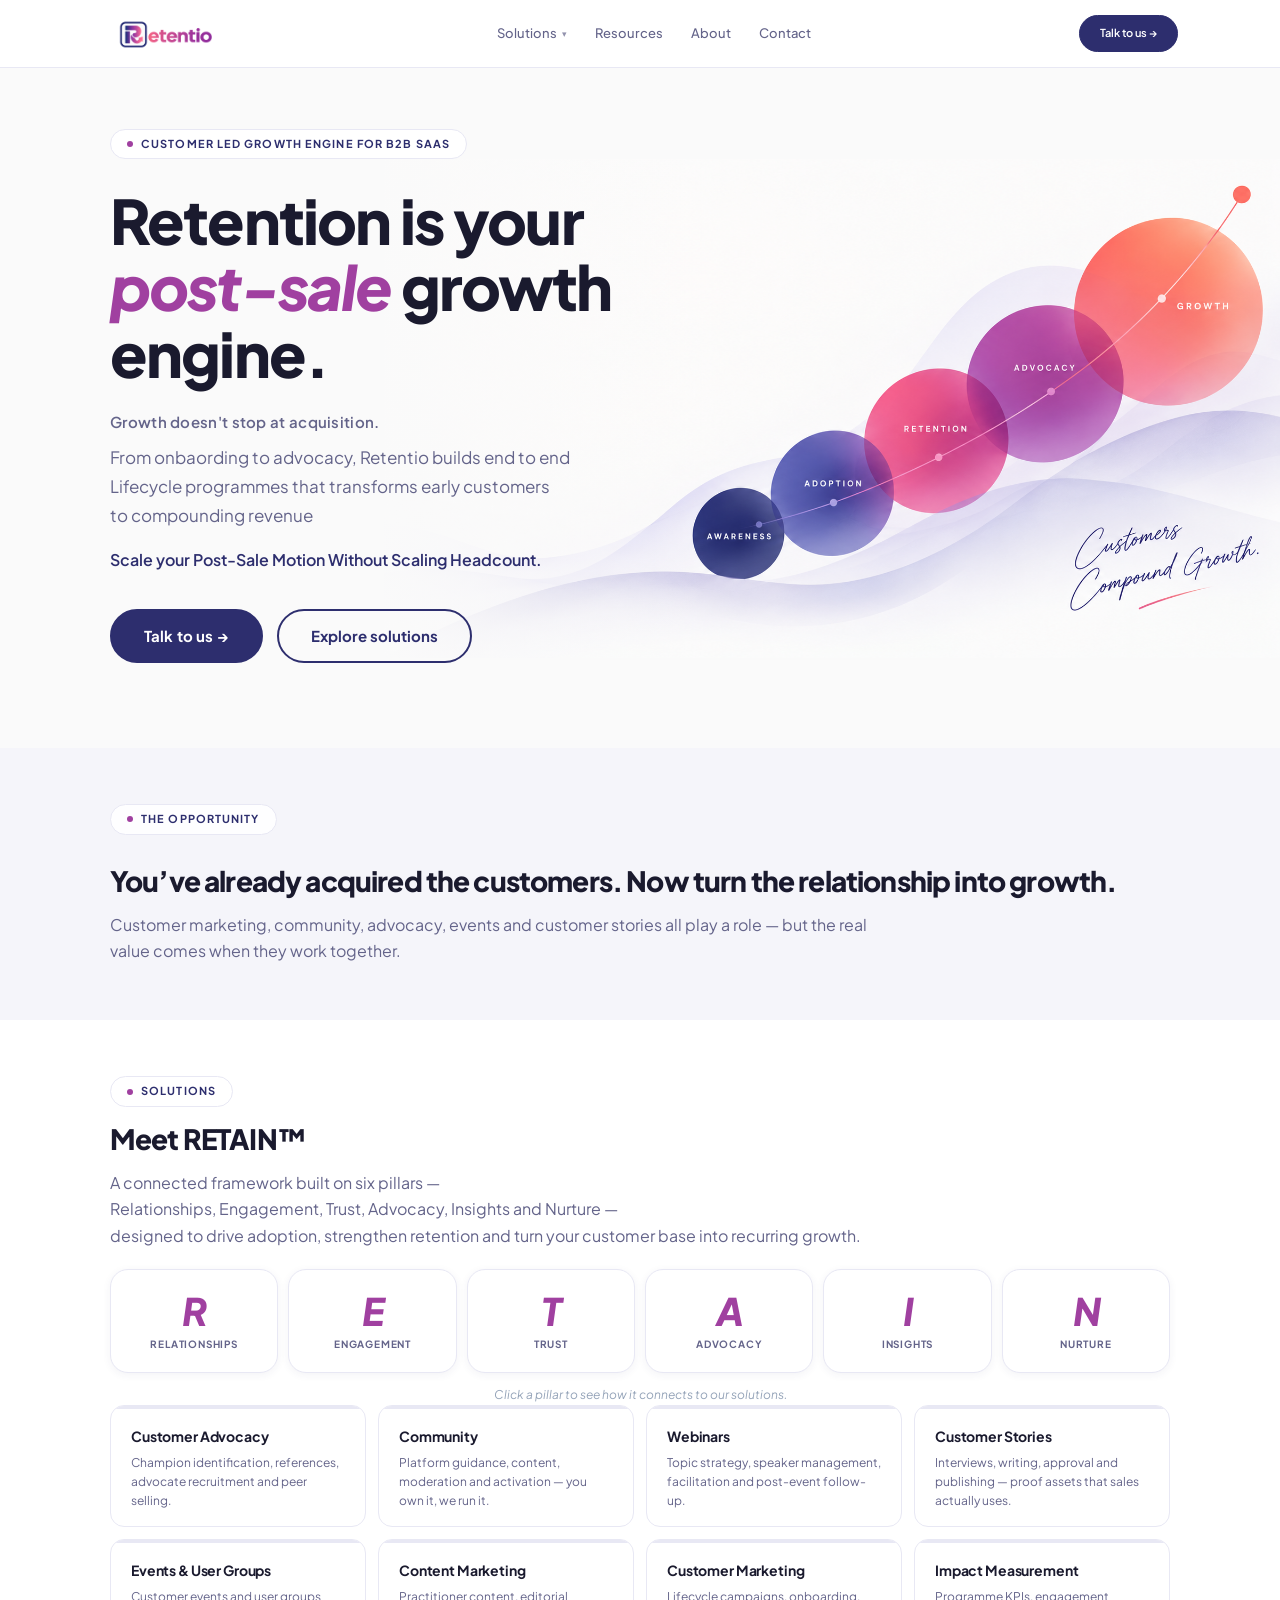
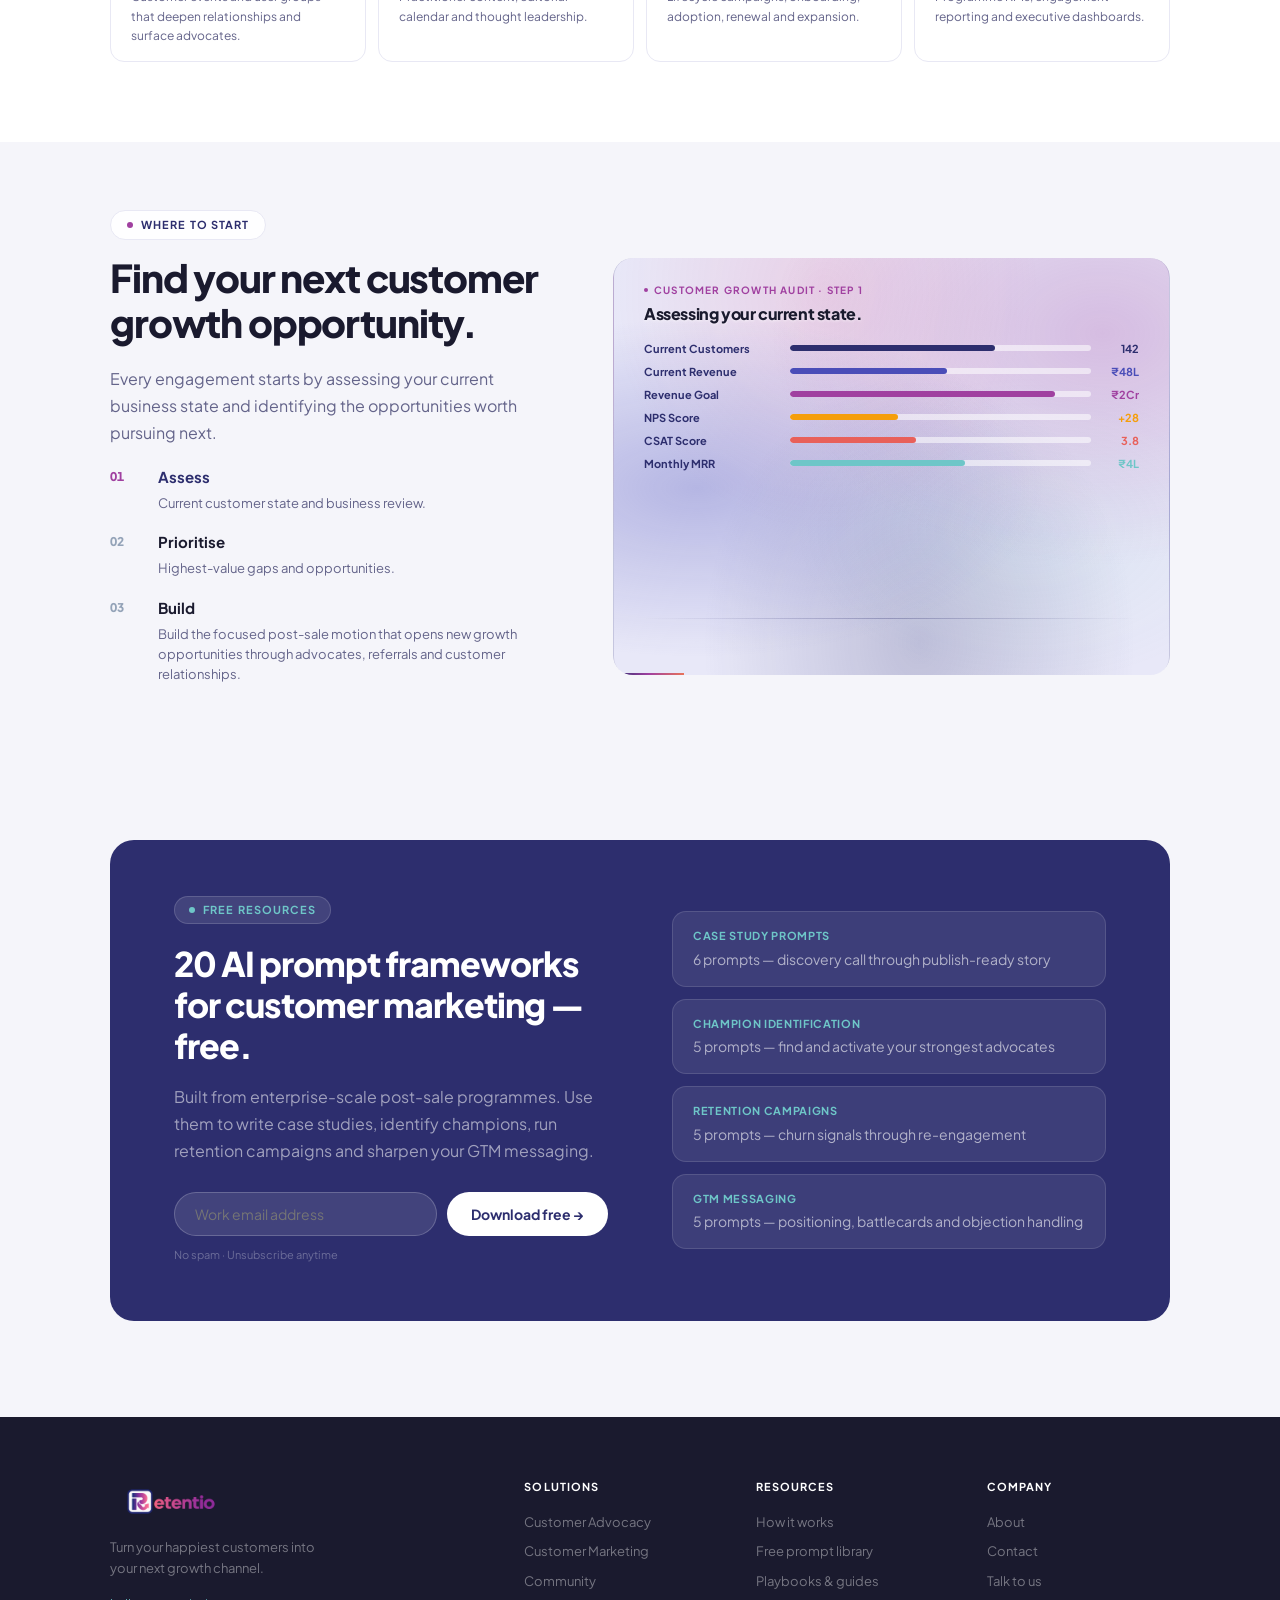
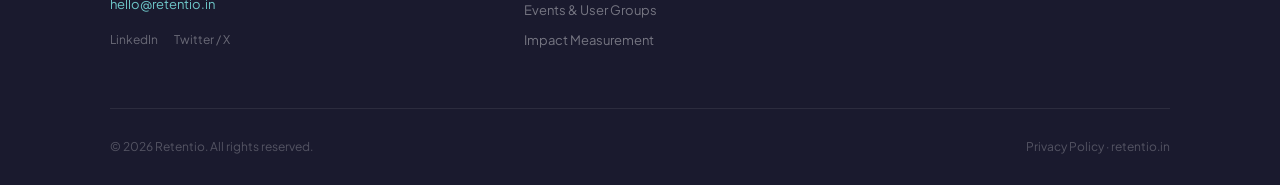
==== index.html @ b6f74a3c "solutions page connection" ====
<!DOCTYPE html>
<html lang="en">
<head>
  <meta charset="UTF-8">
  <meta name="viewport" content="width=device-width, initial-scale=1.0">
  <title>Retentio — Post-Sale Growth Agency for B2B SaaS</title>
  <meta name="description" content="Retentio builds the customer advocacy, engagement and post-sale programmes that turn existing customer relationships into commercial assets. Post-sale growth for B2B SaaS.">
  <meta property="og:title" content="Retentio — Post-Sale Growth Agency for B2B SaaS">
  <meta property="og:description" content="Turn your customer relationships into growth. Customer advocacy, community, lifecycle marketing and impact measurement for B2B SaaS.">
  <meta property="og:image" content="assets/og-image.png">
  <meta property="og:url" content="https://retentio.in">
  <meta property="og:type" content="website">
  <meta name="twitter:card" content="summary_large_image">
  <link rel="icon" type="image/png" href="assets/favicon.png">
  <link rel="preconnect" href="https://fonts.googleapis.com">
  <link rel="preconnect" href="https://fonts.gstatic.com" crossorigin>
  <link href="https://fonts.googleapis.com/css2?family=Plus+Jakarta+Sans:ital,wght@0,400;0,500;0,600;0,700;0,800;1,700;1,800&display=swap" rel="stylesheet">
  <link rel="stylesheet" href="styles.css">

  <style>
    /* ── PAGE-SPECIFIC STYLES ── */

    /* Hero — same alignment as hero-section-updated.html, OG Image, no tiles */
    .hero-section {
      position: relative;
      width: 100%;
      min-height: 680px;
      display: flex;
      align-items: center;
      overflow: hidden;
      background-color: #FAFAFA;
      background-image: url("assets/OG Image.png");
      background-size: 70% auto;
      background-position: right center;
      background-repeat: no-repeat;
    }

    .hero-fade {
      position: absolute;
      top: 0; left: 0;
      width: 55%;
      height: 100%;
      background: linear-gradient(
        to right,
        rgba(250,250,250,0.96) 0%,
        rgba(250,250,250,0.92) 50%,
        rgba(250,250,250,0) 100%
      );
      z-index: 1;
      pointer-events: none;
    }

    .hero-content-wrap {
      position: relative;
      z-index: 2;
      max-width: 1140px;
      margin: 0 auto;
      padding: 0 40px;
      width: 100%;
    }

    .hero-text { max-width: 520px; }

    .hero-eyebrow {
      display: inline-flex;
      align-items: center;
      gap: 8px;
      font-size: 11px;
      font-weight: 700;
      letter-spacing: 0.1em;
      text-transform: uppercase;
      color: #2D2E6E;
      background: rgba(255,255,255,0.95);
      border: 1px solid #E8E8F4;
      padding: 6px 16px;
      border-radius: 9999px;
      margin-bottom: 28px;
    }

    .hero-eyebrow-dot {
      width: 6px; height: 6px;
      border-radius: 50%;
      background: #A040A0;
      display: inline-block;
    }

    .hero-h1 {
      font-size: clamp(38px, 4.8vw, 64px);
      font-weight: 800;
      color: #1A1A2E;
      line-height: 1.08;
      letter-spacing: -0.03em;
      margin-bottom: 24px;
    }

    .hero-h1 em {
      color: #A040A0;
      font-style: italic;
    }

    .hero-lead {
      font-size: 15px;
      font-weight: 600;
      color: #64648A;
      letter-spacing: 0.02em;
      margin-bottom: 8px;
    }

    .hero-body {
      font-size: 17px;
      color: #64648A;
      line-height: 1.72;
      max-width: 460px;
      margin-bottom: 16px;
    }

    .hero-tagline {
      font-size: 16px;
      font-weight: 600;
      color: #2D2E6E;
      margin-bottom: 36px;
    }

    .hero-ctas {
      display: flex;
      align-items: center;
      gap: 14px;
      flex-wrap: wrap;
      margin-bottom: 24px;
    }

    .btn-hero-primary {
      display: inline-flex;
      align-items: center;
      font-size: 15px;
      font-weight: 700;
      color: white;
      background: #2D2E6E;
      padding: 14px 32px;
      border-radius: 9999px;
      border: 2px solid #2D2E6E;
      text-decoration: none;
      transition: all 0.2s ease;
      letter-spacing: 0.01em;
    }

    .btn-hero-primary:hover {
      background: #4A4DB8;
      border-color: #4A4DB8;
      transform: translateY(-1px);
      box-shadow: 0 6px 24px rgba(45,46,110,0.25);
    }

    .btn-hero-secondary {
      display: inline-flex;
      align-items: center;
      font-size: 15px;
      font-weight: 700;
      color: #2D2E6E;
      background: transparent;
      padding: 14px 32px;
      border-radius: 9999px;
      border: 2px solid #2D2E6E;
      text-decoration: none;
      transition: all 0.2s ease;
    }

    .btn-hero-secondary:hover {
      background: rgba(45,46,110,0.06);
      transform: translateY(-1px);
    }

    /* Section styles */
    .section-pad { padding: 96px 0; }
    .section-pad-sm { padding: 64px 0; }
    .inner { max-width: 1140px; margin: 0 auto; padding: 0 40px; }

    /* Positioning section */
    .positioning-grid {
      display: block;
      max-width: 720px;
      margin: 0 auto;
      text-align: center;
    }

    .positioning-eyebrow {
      display: inline-flex;
      align-items: center;
      gap: 8px;
      font-size: 11px;
      font-weight: 700;
      letter-spacing: 0.1em;
      text-transform: uppercase;
      color: #2D2E6E;
      background: #F5F5FA;
      border: 1px solid #E8E8F4;
      padding: 5px 14px;
      border-radius: 9999px;
      margin-bottom: 20px;
    }

    .positioning-h2 {
      font-size: clamp(28px, 3vw, 40px);
      font-weight: 800;
      color: #1A1A2E;
      line-height: 1.15;
      letter-spacing: -0.03em;
      margin-bottom: 20px;
    }

    .positioning-body {
      font-size: 17px;
      color: #64648A;
      line-height: 1.75;
      margin: 0 auto;
      max-width: 560px;
    }

    .positioning-body em {
      color: #A040A0;
      font-style: italic;
    }

    /* Audit section */
    .audit-section {
      background: #F5F5FA;
      padding: 68px 0 60px;
    }

    .audit-grid {
      display: grid;
      grid-template-columns: 0.9fr 1.1fr;
      gap: 48px;
      align-items: start;
    }

    .audit-journey {
      display: flex;
      flex-direction: column;
      gap: 18px;
      margin-top: 0;
    }

    .audit-journey-step {
      display: flex;
      align-items: flex-start;
      gap: 16px;
    }

    .audit-journey-step.is-current .audit-journey-num {
      color: #A040A0;
    }

    .audit-journey-step.is-current .audit-journey-name {
      color: #2D2E6E;
    }

    .audit-journey-num {
      font-size: 12px;
      font-weight: 800;
      color: #94A3B8;
      letter-spacing: 0.04em;
      width: 32px;
      flex-shrink: 0;
      font-variant-numeric: tabular-nums;
      line-height: 22px;
    }

    .audit-journey-name {
      font-size: 15px;
      font-weight: 700;
      color: #1A1A2E;
      margin-bottom: 5px;
      line-height: 22px;
    }

    .audit-journey-desc {
      font-size: 13px;
      color: #64648A;
      line-height: 1.55;
      max-width: 380px;
    }

    .audit-anim-wrap {
      width: 100%;
      max-width: 560px;
      margin: 48px 0 0 auto;
      aspect-ratio: 560 / 420;
      border-radius: 20px;
      overflow: hidden;
      align-self: start;
    }

    .audit-anim-wrap iframe {
      width: 100%;
      height: 100%;
      border: 0;
      display: block;
      pointer-events: none;
    }

    /* Dark section */
    .dark-section {
      background: #1A1A2E;
      padding: 96px 0;
      text-align: center;
    }

    /* Prompt section */
    .prompt-card {
      background: #2D2E6E;
      border-radius: 24px;
      padding: 56px 64px;
      display: grid;
      grid-template-columns: 1fr 1fr;
      gap: 64px;
      align-items: center;
    }

    .prompt-category {
      background: rgba(255,255,255,0.08);
      border: 1px solid rgba(255,255,255,0.12);
      border-radius: 14px;
      padding: 16px 20px;
      margin-bottom: 12px;
    }

    .prompt-cat-label {
      font-size: 11px;
      font-weight: 700;
      color: #6EC6C8;
      letter-spacing: 0.06em;
      text-transform: uppercase;
      margin-bottom: 4px;
    }

    .prompt-cat-desc {
      font-size: 14px;
      color: rgba(255,255,255,0.6);
    }

    /* Footer */
    .site-footer {
      background: #1A1A2E;
      padding: 64px 0 28px;
    }

    .footer-grid {
      display: grid;
      grid-template-columns: 2fr 1fr 1fr 1fr;
      gap: 48px;
      padding-bottom: 48px;
      border-bottom: 1px solid rgba(255,255,255,0.08);
      margin-bottom: 28px;
    }

    .footer-logo {
      display: flex;
      align-items: center;
      gap: 10px;
      margin-bottom: 16px;
    }

    .footer-logo-img {
      height: 40px;
      width: auto;
      display: block;
    }

    .footer-tagline {
      font-size: 13px;
      color: rgba(255,255,255,0.4);
      line-height: 1.65;
      max-width: 220px;
      margin-bottom: 16px;
    }

    .footer-email {
      font-size: 13px;
      color: #6EC6C8;
      text-decoration: none;
      display: block;
      margin-bottom: 16px;
    }

    .footer-email:hover { color: white; }

    .footer-social {
      display: flex;
      gap: 16px;
    }

    .footer-social a {
      font-size: 12px;
      color: rgba(255,255,255,0.35);
      text-decoration: none;
      transition: color 0.2s;
    }

    .footer-social a:hover { color: white; }

    .footer-col h4 {
      font-size: 11px;
      font-weight: 700;
      color: white;
      letter-spacing: 0.1em;
      text-transform: uppercase;
      margin-bottom: 20px;
    }

    .footer-col a {
      display: block;
      font-size: 13px;
      color: rgba(255,255,255,0.4);
      text-decoration: none;
      margin-bottom: 10px;
      transition: color 0.2s;
    }

    .footer-col a:hover { color: white; }

    .footer-bottom {
      display: flex;
      justify-content: space-between;
      align-items: center;
    }

    .footer-copy {
      font-size: 12px;
      color: rgba(255,255,255,0.25);
    }

    /* Mobile nav */
    .nav-mobile-toggle {
      display: none;
      flex-direction: column;
      gap: 5px;
      cursor: pointer;
      padding: 8px;
      background: none;
      border: none;
    }

    .nav-mobile-toggle span {
      width: 22px; height: 2px;
      background: #2D2E6E;
      border-radius: 9999px;
      display: block;
      transition: all 0.2s;
    }

    .nav-mobile {
      display: none;
      position: fixed;
      top: 68px; left: 0; right: 0;
      background: white;
      border-bottom: 1px solid #E8E8F4;
      padding: 16px 24px;
      flex-direction: column;
      gap: 4px;
      z-index: 99;
      box-shadow: 0 8px 32px rgba(45,46,110,0.12);
    }

    .nav-mobile.open { display: flex; }

    .nav-mobile a {
      font-size: 15px;
      font-weight: 600;
      color: #1A1A2E;
      padding: 10px 14px;
      border-radius: 10px;
      text-decoration: none;
      transition: background 0.15s;
    }

    .nav-mobile a:hover { background: #F5F5FA; }

    .nav-mobile-sub-toggle {
      display: flex;
      align-items: center;
      justify-content: space-between;
      width: 100%;
      font-family: inherit;
      font-size: 15px;
      font-weight: 600;
      color: #1A1A2E;
      padding: 10px 14px;
      border: 0;
      background: none;
      border-radius: 10px;
      cursor: pointer;
      text-align: left;
    }
    .nav-mobile-sub-toggle:hover { background: #F5F5FA; }
    .nav-mobile-sub {
      display: none;
      flex-direction: column;
      padding: 2px 0 8px 8px;
    }
    .nav-mobile-item.open .nav-mobile-sub { display: flex; }
    .nav-mobile-sub a {
      font-size: 14px;
      font-weight: 600;
      color: #54556e;
      padding: 8px 14px;
    }

    /* Responsive */
    @media (max-width: 1024px) {
      .audit-grid { gap: 36px; }
      .prompt-card { grid-template-columns: 1fr; gap: 32px; padding: 40px; }
      .footer-grid { grid-template-columns: 1fr 1fr; gap: 32px; }
    }

    @media (max-width: 768px) {
      .hero-section {
        min-height: auto;
        padding: 60px 0;
        background-image: none;
        background-color: #FAFAFA;
      }
      .hero-fade { display: none; }
      .hero-content-wrap { padding: 60px 20px; }
      .hero-text { max-width: none; }
      .nav-links { display: none; }
      .nav-mobile-toggle { display: flex; }
      .inner { padding: 0 20px; }
      .section-pad { padding: 64px 0; }
      .prompt-card { padding: 32px 24px; }
      .footer-grid { grid-template-columns: 1fr; }
      .audit-grid { grid-template-columns: 1fr; gap: 36px; }
      .audit-anim-wrap { margin: 0; max-width: 100%; }
      .audit-section { padding: 52px 0 48px; }
    }

    @media (max-width: 480px) {
      .hero-ctas { flex-direction: column; align-items: flex-start; }
    }

    /* RETAIN framework tiles */
    .retain-tile {
      position: relative;
      display: flex;
      flex-direction: column;
      align-items: center;
      justify-content: center;
      gap: 8px;
      padding: 28px 12px;
      background: white;
      border: 1.5px solid #E8E8F4;
      border-radius: 18px;
      cursor: pointer;
      transition: all 0.3s cubic-bezier(0.34,1.56,0.64,1);
      overflow: hidden;
      font-family: 'Plus Jakarta Sans', sans-serif;
      outline: none;
      box-shadow: 0 2px 8px rgba(45,46,110,0.06);
    }

    .retain-tile:hover {
      border-color: #2D2E6E;
      transform: translateY(-4px) scale(1.03);
      box-shadow: 0 12px 32px rgba(45,46,110,0.15);
    }

    .retain-tile:focus-visible {
      outline: 2px solid #A040A0;
      outline-offset: 3px;
    }

    .retain-tile.rt-active {
      border-color: transparent;
      transform: translateY(-6px) scale(1.06);
      box-shadow: 0 16px 40px rgba(45,46,110,0.22);
    }

    .retain-tile.rt-dim {
      opacity: 0.3;
      transform: scale(0.97);
      box-shadow: none;
      border-color: #E8E8F4;
    }

    .retain-tile-letter {
      font-size: 44px;
      font-weight: 800;
      font-style: italic;
      line-height: 1;
      letter-spacing: -2px;
      color: #A040A0;
      transition: all 0.3s ease;
      position: relative;
      z-index: 1;
    }

    .retain-tile.rt-active .retain-tile-letter {
      color: white;
    }

    .retain-tile-word {
      font-size: 10px;
      font-weight: 700;
      letter-spacing: 0.08em;
      text-transform: uppercase;
      color: #64648A;
      transition: color 0.3s;
      position: relative;
      z-index: 1;
    }

    .retain-tile.rt-active .retain-tile-word {
      color: rgba(255,255,255,0.8);
    }

    .retain-tile-glow {
      position: absolute;
      inset: 0;
      border-radius: 16px;
      opacity: 0;
      transition: opacity 0.3s ease;
    }

    .retain-tile.rt-active .retain-tile-glow {
      opacity: 1;
    }

    .rs-tile {
      background: white;
      border: 1.5px solid #E8E8F4;
      border-radius: 14px;
      padding: 20px 20px 16px;
      transition: all 0.35s ease;
      position: relative;
      overflow: hidden;
    }

    .rs-tile::before {
      content: '';
      position: absolute;
      top: 0; left: 0; right: 0;
      height: 3px;
      background: #E8E8F4;
      transition: background 0.3s;
    }

    .rs-tile.rs-active {
      border-color: #2D2E6E;
      box-shadow: 0 6px 24px rgba(45,46,110,0.12);
      transform: translateY(-2px);
    }

    .rs-tile.rs-active::before {
      background: linear-gradient(90deg, #2D2E6E, #A040A0);
    }

    .rs-tile.rs-dim {
      opacity: 0.38;
    }

    .rs-tile-name {
      font-size: 14px;
      font-weight: 700;
      color: #1A1A2E;
      margin-bottom: 6px;
      letter-spacing: -0.01em;
      transition: color 0.25s;
    }

    .rs-tile.rs-active .rs-tile-name { color: #2D2E6E; }

    .rs-tile-body {
      font-size: 12px;
      color: #64648A;
      line-height: 1.6;
      margin-bottom: 0;
    }

    /* Opportunity */
    #opportunity-section {
      background: #F5F5FA;
      padding: 56px 0;
    }

    #opportunity-section .opportunity-copy {
      display: block;
      max-width: 1100px;
      margin: 0 auto;
      text-align: left;
    }

    #opportunity-section .opportunity-headline {
      font-size: clamp(20px, 2.2vw, 28px);
      font-weight: 800;
      color: #1A1A2E;
      line-height: 1.25;
      letter-spacing: -0.03em;
      margin: 0 auto 14px;
    }

    #opportunity-section .opportunity-support {
      font-size: 16px;
      color: #64648A;
      line-height: 1.65;
      margin: 0;
      max-width: 760px;
    }

    /* RETAIN */
    #retain-section {
      background: #FFFFFF;
      padding: 56px 0 64px;
    }

    #retain-section .retain-intro {
      display: block;
      max-width: 1100px;
      margin: 0 auto 20px;
      text-align: left;
    }

    #retain-section .hero-eyebrow {
      margin-bottom: 14px;
    }

    #retain-section .opportunity-headline {
      font-size: clamp(20px, 2.2vw, 28px);
      font-weight: 800;
      color: #1A1A2E;
      line-height: 1.25;
      letter-spacing: -0.03em;
      margin: 0 0 14px;
    }

    #retain-section .opportunity-support {
      font-size: 16px;
      color: #64648A;
      line-height: 1.65;
      margin: 0;
      max-width: 760px;
      font-weight: 400;
    }

    #retain-section .retain-tiles {
      display: grid;
      grid-template-columns: repeat(6, 1fr);
      gap: 10px;
      margin-bottom: 8px;
    }

    #retain-section .retain-helper {
      text-align: center;
      font-size: 12px;
      color: #94A3B8;
      font-style: italic;
      margin: 12px 0 0;
      min-height: 18px;
      transition: color 0.25s ease;
    }

    #retain-section .retain-helper.is-active {
      font-style: normal;
      font-weight: 700;
      color: #2D2E6E;
    }

    #retain-solutions {
      margin-top: 0;
      display: grid;
      grid-template-columns: repeat(4, 1fr);
      gap: 12px;
    }

    .retain-tile {
      padding: 22px 8px;
    }

    .retain-tile-letter {
      font-size: 38px;
    }

    @media (min-width: 1100px) {
      #opportunity-section .opportunity-headline {
        white-space: nowrap;
      }
    }

    @media (max-width: 900px) {
      #retain-solutions {
        grid-template-columns: repeat(2,1fr) !important;
      }
    }

    @media (max-width: 768px) {
      #opportunity-section {
        padding: 44px 0;
      }
      #retain-section {
        padding: 48px 0 56px;
      }
      #opportunity-section .opportunity-headline {
        white-space: normal;
      }
      #retain-section .retain-tiles {
        grid-template-columns: repeat(3, 1fr);
      }
    }

    @media (max-width: 560px) {
      #retain-solutions {
        grid-template-columns: 1fr !important;
      }
      #retain-section .retain-tiles {
        grid-template-columns: repeat(2, 1fr);
      }
      .retain-tile { padding: 18px 8px; }
      .retain-tile-letter { font-size: 32px; }
    }
  </style>
</head>
<body>

<!-- ════════════════════════════════════════════
     NAV
════════════════════════════════════════════ -->
<nav class="nav">
  <div class="container">
    <a href="index.html" class="nav-logo">
      <img src="assets/retentio_logo_horizontal_600x200_transparent.png" alt="Retentio" class="nav-logo-img">
    </a>
    <div class="nav-links">
      <div class="nav-dropdown">
        <a href="solutions.html" class="nav-dropdown-toggle">Solutions <span class="nav-caret" aria-hidden="true">▾</span></a>
        <div class="nav-dropdown-menu">
          <a href="solutions.html#community">Community</a>
          <a href="solutions.html#champion-programmes">Champion Programmes</a>
          <a href="solutions.html#customer-led-content">Customer-led Content</a>
          <a href="solutions.html#customer-education">Customer Education & Webinars</a>
          <a href="solutions.html#user-groups-events">User Groups & Events</a>
          <a href="solutions.html#customer-stories">Customer Stories & Case Studies</a>
          <a href="solutions.html#lifecycle-email">Lifecycle Email Nurture Programmes</a>
          <a href="solutions.html#win-back">Win-back & Re-engagement</a>
          <a href="solutions.html#in-product-guides">In-Product Guides</a>
        </div>
      </div>
      <a href="resources.html">Resources</a>
      <a href="about.html">About</a>
      <a href="contact.html">Contact</a>
    </div>
    <div style="display:flex;align-items:center;gap:12px">
      <a href="contact.html" class="btn-nav">Talk to us →</a>
      <button class="nav-mobile-toggle" onclick="toggleNav()" aria-label="Menu">
        <span></span><span></span><span></span>
      </button>
    </div>
  </div>
</nav>

<!-- Mobile nav -->
<div class="nav-mobile" id="mobileNav">
  <div class="nav-mobile-item">
    <button type="button" class="nav-mobile-sub-toggle" aria-expanded="false">Solutions <span class="nav-caret" aria-hidden="true">▾</span></button>
    <div class="nav-mobile-sub">
      <a href="solutions.html#community">Community</a>
      <a href="solutions.html#champion-programmes">Champion Programmes</a>
      <a href="solutions.html#customer-led-content">Customer-led Content</a>
      <a href="solutions.html#customer-education">Customer Education & Webinars</a>
      <a href="solutions.html#user-groups-events">User Groups & Events</a>
      <a href="solutions.html#customer-stories">Customer Stories & Case Studies</a>
      <a href="solutions.html#lifecycle-email">Lifecycle Email Nurture Programmes</a>
      <a href="solutions.html#win-back">Win-back & Re-engagement</a>
      <a href="solutions.html#in-product-guides">In-Product Guides</a>
    </div>
  </div>
  <a href="resources.html">Resources</a>
  <a href="about.html">About</a>
  <a href="contact.html">Contact</a>
  <a href="contact.html" class="btn-nav" style="margin-top:8px;text-align:center">Talk to us →</a>
</div>

<!-- ════════════════════════════════════════════
     HERO
════════════════════════════════════════════ -->
<section class="hero-section">

  <div class="hero-fade"></div>

  <div class="hero-content-wrap">
    <div class="hero-text">

      <div class="hero-eyebrow">
        <span class="hero-eyebrow-dot"></span>
        Customer Led Growth Engine for B2B SaaS
      </div>

      <h1 class="hero-h1">
        Retention is your<br>
        <em>post-sale</em> growth engine.
      </h1>

      <p class="hero-lead">Growth doesn't stop at acquisition.</p>
      <p class="hero-body">
        From onbaording to advocacy, 
        Retentio builds end to end Lifecycle programmes
        that transforms early customers to compounding revenue
      </p>
      <p class="hero-tagline">Scale your Post-Sale Motion Without Scaling Headcount.</p>

      <div class="hero-ctas">
        <a href="contact.html" class="btn-hero-primary">Talk to us →</a>
        <a href="services.html" class="btn-hero-secondary">Explore solutions</a>
      </div>

    </div>
  </div>

</section>

<!-- ════════════════════════════════════════════
     OPPORTUNITY
════════════════════════════════════════════ -->
<section id="opportunity-section">
  <div class="inner">
    <div class="opportunity-copy">
      <div class="hero-eyebrow">
        <span class="hero-eyebrow-dot"></span>
        The opportunity
      </div>
      <h2 class="opportunity-headline">You’ve already acquired the customers. Now turn the relationship into growth.</h2>
      <p class="opportunity-support">
        Customer marketing, community, advocacy, events and customer stories all play a role — but the real value comes when they work together.
      </p>
    </div>
  </div>
</section>

<!-- ════════════════════════════════════════════
     RETAIN
════════════════════════════════════════════ -->
<section id="retain-section">
  <div class="inner">

    <div class="retain-intro">
      <div class="hero-eyebrow">
        <span class="hero-eyebrow-dot"></span>
        Solutions
      </div>
      <h2 class="opportunity-headline">Meet RETAIN™</h2>
      <p class="opportunity-support">
        A connected framework built on six pillars —<br>
        Relationships, Engagement, Trust, Advocacy, Insights and Nurture —<br>
        designed to drive adoption, strengthen retention and turn your customer base into recurring growth.
      </p>
    </div>

    <div style="position:relative">
      <div class="retain-tiles" role="group" aria-label="RETAIN framework — click a pillar to explore">

        <button class="retain-tile" type="button" data-letter="R" aria-label="R — Relationships. Click to explore related programmes." onclick="activateRetain('R')">
          <div class="retain-tile-letter">R</div>
          <div class="retain-tile-word">Relationships</div>
          <div class="retain-tile-glow"></div>
        </button>

        <button class="retain-tile" type="button" data-letter="E" aria-label="E — Engagement. Click to explore related programmes." onclick="activateRetain('E')">
          <div class="retain-tile-letter">E</div>
          <div class="retain-tile-word">Engagement</div>
          <div class="retain-tile-glow"></div>
        </button>

        <button class="retain-tile" type="button" data-letter="T" aria-label="T — Trust. Click to explore related programmes." onclick="activateRetain('T')">
          <div class="retain-tile-letter">T</div>
          <div class="retain-tile-word">Trust</div>
          <div class="retain-tile-glow"></div>
        </button>

        <button class="retain-tile" type="button" data-letter="A" aria-label="A — Advocacy. Click to explore related programmes." onclick="activateRetain('A')">
          <div class="retain-tile-letter">A</div>
          <div class="retain-tile-word">Advocacy</div>
          <div class="retain-tile-glow"></div>
        </button>

        <button class="retain-tile" type="button" data-letter="I" aria-label="I — Insights. Click to explore related programmes." onclick="activateRetain('I')">
          <div class="retain-tile-letter">I</div>
          <div class="retain-tile-word">Insights</div>
          <div class="retain-tile-glow"></div>
        </button>

        <button class="retain-tile" type="button" data-letter="N" aria-label="N — Nurture. Click to explore related programmes." onclick="activateRetain('N')">
          <div class="retain-tile-letter">N</div>
          <div class="retain-tile-word">Nurture</div>
          <div class="retain-tile-glow"></div>
        </button>

      </div>

      <p id="retain-microcopy" class="retain-helper">
        Click a pillar to see how it connects to our solutions.
      </p>
    </div>

    <div id="retain-solutions" aria-live="polite">

      <div class="rs-tile" data-maps="R,A,I,N">
        <div class="rs-tile-name">Customer Advocacy</div>
        <div class="rs-tile-body">Champion identification, references, advocate recruitment and peer selling.</div>
      </div>

      <div class="rs-tile" data-maps="R,E,I,N">
        <div class="rs-tile-name">Community</div>
        <div class="rs-tile-body">Platform guidance, content, moderation and activation — you own it, we run it.</div>
      </div>

      <div class="rs-tile" data-maps="E,T,A,N">
        <div class="rs-tile-name">Webinars</div>
        <div class="rs-tile-body">Topic strategy, speaker management, facilitation and post-event follow-up.</div>
      </div>

      <div class="rs-tile" data-maps="T,A">
        <div class="rs-tile-name">Customer Stories</div>
        <div class="rs-tile-body">Interviews, writing, approval and publishing — proof assets that sales actually uses.</div>
      </div>

      <div class="rs-tile" data-maps="R,E,A">
        <div class="rs-tile-name">Events & User Groups</div>
        <div class="rs-tile-body">Customer events and user groups that deepen relationships and surface advocates.</div>
      </div>

      <div class="rs-tile" data-maps="T,E,N">
        <div class="rs-tile-name">Content Marketing</div>
        <div class="rs-tile-body">Practitioner content, editorial calendar and thought leadership.</div>
      </div>

      <div class="rs-tile" data-maps="E,I,N">
        <div class="rs-tile-name">Customer Marketing</div>
        <div class="rs-tile-body">Lifecycle campaigns, onboarding, adoption, renewal and expansion.</div>
      </div>

      <div class="rs-tile" data-maps="I">
        <div class="rs-tile-name">Impact Measurement</div>
        <div class="rs-tile-body">Programme KPIs, engagement reporting and executive dashboards.</div>
      </div>

    </div>

    <div style="text-align:center;margin-top:16px">
      <button id="retain-reset" type="button" onclick="resetRetain()" style="display:none;font-size:11px;font-weight:600;color:#94A3B8;background:none;border:none;cursor:pointer;font-family:'Plus Jakarta Sans',sans-serif;padding:6px 12px;border-radius:9999px;transition:all 0.2s" onmouseover="this.style.color='#2D2E6E';this.style.background='#F5F5FA'" onmouseout="this.style.color='#94A3B8';this.style.background='none'">
        Clear selection
      </button>
    </div>

  </div>
</section>

<!-- ════════════════════════════════════════════
     WHERE TO START
════════════════════════════════════════════ -->
<section class="audit-section">
  <div class="inner">
    <div class="audit-grid">

      <div>
        <div class="hero-eyebrow" style="margin-bottom:16px">
          <span class="hero-eyebrow-dot"></span>
          Where to start
        </div>
        <h2 class="positioning-h2">Find your next customer growth opportunity.</h2>
        <p style="font-size:16px;color:#64648A;line-height:1.7;margin-bottom:20px;max-width:420px">
          Every engagement starts by assessing your current business state and identifying the opportunities worth pursuing next.
        </p>
        <div class="audit-journey">
          <div class="audit-journey-step is-current">
            <div class="audit-journey-num">01</div>
            <div>
              <div class="audit-journey-name">Assess</div>
              <div class="audit-journey-desc">Current customer state and business review.</div>
            </div>
          </div>
          <div class="audit-journey-step">
            <div class="audit-journey-num">02</div>
            <div>
              <div class="audit-journey-name">Prioritise</div>
              <div class="audit-journey-desc">Highest-value gaps and opportunities.</div>
            </div>
          </div>
          <div class="audit-journey-step">
            <div class="audit-journey-num">03</div>
            <div>
              <div class="audit-journey-name">Build</div>
              <div class="audit-journey-desc">Build the focused post-sale motion that opens new growth opportunities through advocates, referrals and customer relationships.</div>
            </div>
          </div>
        </div>
      </div>

      <div class="audit-anim-wrap">
        <iframe
          src="assets/retentio-audit-animation-v4.html"
          title="Customer Growth Audit"
          loading="lazy"
        ></iframe>
      </div>

    </div>
  </div>
</section>

<!--
  HOW WE WORK — TEMPORARILY DISABLED
  Kept for future reconsideration. Do not delete.
-->
<!--
<section class="dark-section">
  <div class="inner">
    <div class="positioning-eyebrow" style="background:rgba(255,255,255,0.08);border-color:rgba(255,255,255,0.12);color:#6EC6C8;margin:0 auto 20px;width:fit-content">
      <span style="width:6px;height:6px;border-radius:50%;background:#6EC6C8;display:inline-block"></span>
      How we work
    </div>
    <h2 style="color:white;font-size:clamp(26px,3.5vw,44px);font-weight:800;letter-spacing:-0.03em;max-width:640px;margin:0 auto 20px;line-height:1.15">
      Senior customer marketing expertise, delivered faster with AI-assisted execution.
    </h2>
    <p style="color:rgba(255,255,255,0.5);font-size:17px;max-width:500px;margin:0 auto 40px;line-height:1.7">
      We bring the strategic depth of enterprise customer marketing programmes — and use AI to research, analyse, produce and report faster.
    </p>
    <div style="display:flex;justify-content:center;gap:16px;flex-wrap:wrap">
      <a href="contact.html" class="btn-hero-primary" style="background:white;color:#2D2E6E;border-color:white">Talk to us →</a>
      <a href="how-it-works.html" class="btn-hero-secondary" style="color:white;border-color:rgba(255,255,255,0.4)">See how it works</a>
    </div>
  </div>
</section>
-->

<!-- ════════════════════════════════════════════
     FREE RESOURCES
════════════════════════════════════════════ -->
<section class="section-pad" style="background:#F5F5FA">
  <div class="inner">
    <div class="prompt-card">

      <!-- Left -->
      <div>
        <div class="positioning-eyebrow" style="background:rgba(255,255,255,0.1);border-color:rgba(255,255,255,0.15);color:#6EC6C8;margin-bottom:20px">
          <span style="width:6px;height:6px;border-radius:50%;background:#6EC6C8;display:inline-block"></span>
          Free resources
        </div>
        <h2 style="color:white;font-size:clamp(22px,2.8vw,34px);font-weight:800;letter-spacing:-0.03em;line-height:1.2;margin-bottom:16px">
          20 AI prompt frameworks for customer marketing — free.
        </h2>
        <p style="color:rgba(255,255,255,0.55);font-size:16px;line-height:1.7;margin-bottom:28px">
          Built from enterprise-scale post-sale programmes. Use them to write case studies, identify champions, run retention campaigns and sharpen your GTM messaging.
        </p>
        <form onsubmit="handleSubmit(event)" style="display:flex;gap:10px;flex-wrap:wrap">
          <input
            type="email"
            placeholder="Work email address"
            required
            style="flex:1;min-width:190px;padding:12px 20px;border-radius:9999px;border:1px solid rgba(255,255,255,0.2);background:rgba(255,255,255,0.1);color:white;font-family:'Plus Jakarta Sans',sans-serif;font-size:14px;outline:none"
            onfocus="this.style.borderColor='rgba(110,198,200,0.7)'"
            onblur="this.style.borderColor='rgba(255,255,255,0.2)'"
          >
          <button type="submit" style="background:white;color:#2D2E6E;font-family:'Plus Jakarta Sans',sans-serif;font-size:14px;font-weight:700;padding:12px 24px;border-radius:9999px;border:none;cursor:pointer;white-space:nowrap;transition:all 0.2s"
            onmouseover="this.style.background='#F5F5FA'"
            onmouseout="this.style.background='white'"
          >Download free →</button>
        </form>
        <p style="font-size:11px;color:rgba(255,255,255,0.3);margin-top:10px">No spam · Unsubscribe anytime</p>
      </div>

      <!-- Right — categories -->
      <div>
        <div class="prompt-category">
          <div class="prompt-cat-label">Case Study Prompts</div>
          <div class="prompt-cat-desc">6 prompts — discovery call through publish-ready story</div>
        </div>
        <div class="prompt-category">
          <div class="prompt-cat-label">Champion Identification</div>
          <div class="prompt-cat-desc">5 prompts — find and activate your strongest advocates</div>
        </div>
        <div class="prompt-category">
          <div class="prompt-cat-label">Retention Campaigns</div>
          <div class="prompt-cat-desc">5 prompts — churn signals through re-engagement</div>
        </div>
        <div class="prompt-category" style="margin-bottom:0">
          <div class="prompt-cat-label">GTM Messaging</div>
          <div class="prompt-cat-desc">5 prompts — positioning, battlecards and objection handling</div>
        </div>
      </div>

    </div>
  </div>
</section>

<!-- ════════════════════════════════════════════
     FOOTER
════════════════════════════════════════════ -->
<footer class="site-footer">
  <div class="inner">
    <div class="footer-grid">

      <div>
        <div class="footer-logo">
          <img src="assets/retentio_logo_horizontal_600x200_transparent.png" alt="Retentio" class="footer-logo-img">
        </div>
        <p class="footer-tagline">Turn your happiest customers into your next growth channel.</p>
        <a href="mailto:hello@retentio.in" class="footer-email">hello@retentio.in</a>
        <div class="footer-social">
          <a href="#">LinkedIn</a>
          <a href="#">Twitter / X</a>
        </div>
      </div>

      <div class="footer-col">
        <h4>Solutions</h4>
        <a href="services.html#advocacy">Customer Advocacy</a>
        <a href="services.html#marketing">Customer Marketing</a>
        <a href="services.html#community">Community</a>
        <a href="services.html#events">Events & User Groups</a>
        <a href="services.html#measurement">Impact Measurement</a>
      </div>

      <div class="footer-col">
        <h4>Resources</h4>
        <a href="how-it-works.html">How it works</a>
        <a href="resources.html">Free prompt library</a>
        <a href="resources.html">Playbooks & guides</a>
      </div>

      <div class="footer-col">
        <h4>Company</h4>
        <a href="about.html">About</a>
        <a href="contact.html">Contact</a>
        <a href="contact.html">Talk to us</a>
      </div>

    </div>
    <div class="footer-bottom">
      <p class="footer-copy">© 2026 Retentio. All rights reserved.</p>
      <p class="footer-copy">Privacy Policy · retentio.in</p>
    </div>
  </div>
</footer>

<!-- ════════════════════════════════════════════
     JAVASCRIPT
════════════════════════════════════════════ -->
<script>
  function toggleNav() {
    document.getElementById('mobileNav').classList.toggle('open');
  }

  document.addEventListener('click', function(e) {
    const nav = document.getElementById('mobileNav');
    const toggle = document.querySelector('.nav-mobile-toggle');
    if (nav && toggle && !nav.contains(e.target) && !toggle.contains(e.target)) {
      nav.classList.remove('open');
    }
    document.querySelectorAll('.nav-dropdown').forEach(function(drop) {
      if (!drop.contains(e.target)) drop.classList.remove('open');
    });
  });

  document.querySelectorAll('.nav-dropdown-toggle').forEach(function(toggle) {
    toggle.addEventListener('click', function(e) {
      if (window.matchMedia('(hover: hover) and (pointer: fine)').matches) return;
      const links = document.querySelector('.nav-links');
      if (!links || window.getComputedStyle(links).display === 'none') return;
      e.preventDefault();
      const drop = toggle.closest('.nav-dropdown');
      drop.classList.toggle('open');
    });
  });

  document.querySelectorAll('.nav-mobile-sub-toggle').forEach(function(btn) {
    btn.addEventListener('click', function(e) {
      e.stopPropagation();
      const item = btn.closest('.nav-mobile-item');
      const open = item.classList.toggle('open');
      btn.setAttribute('aria-expanded', String(open));
    });
  });

  document.querySelectorAll('#mobileNav a').forEach(function(a) {
    a.addEventListener('click', function() {
      document.getElementById('mobileNav').classList.remove('open');
    });
  });

  function handleSubmit(e) {
    e.preventDefault();
    const form = e.target;
    form.innerHTML = '<p style="color:#A8D878;font-size:16px;font-weight:700">✓ Check your inbox — the prompt library is on its way!</p>';
  }

  // Active nav state
  const page = window.location.pathname.split('/').pop() || 'index.html';
  document.querySelectorAll('.nav-links > a, .nav-dropdown-toggle').forEach(a => {
    const href = a.getAttribute('href');
    if (href === page || (page === 'solutions.html' && href === 'solutions.html')) a.classList.add('active');
  });

  const retainMap = {
    R: ['Customer Advocacy','Community','Events & User Groups'],
    E: ['Webinars','Community','Content Marketing','Customer Marketing'],
    T: ['Customer Stories','Content Marketing','Webinars'],
    A: ['Customer Advocacy','Customer Stories','Events & User Groups','Webinars'],
    I: ['Impact Measurement','Customer Marketing','Customer Advocacy','Community'],
    N: ['Customer Marketing','Community','Content Marketing','Webinars']
  };

  const retainCopy = {
    R: 'Build the customer relationships that create the foundation for growth.',
    E: 'Keep customers participating, learning and moving forward.',
    T: 'Turn customer success into proof your market can believe.',
    A: 'Give your strongest customers a reason and a way to advocate.',
    I: 'Turn customer signals into better decisions.',
    N: 'Keep valuable customer relationships active over time.'
  };

  const retainGradients = {
    R:'linear-gradient(135deg,#2D2E6E,#4A4DB8)',
    E:'linear-gradient(135deg,#4A4DB8,#6B4FBB)',
    T:'linear-gradient(135deg,#6B4FBB,#A040A0)',
    A:'linear-gradient(135deg,#A040A0,#C8407A)',
    I:'linear-gradient(135deg,#C8407A,#E8605A)',
    N:'linear-gradient(135deg,#E8605A,#E8735A)'
  };

  let currentLetter = null;

  function activateRetain(letter) {
    if (currentLetter === letter) { resetRetain(); return; }
    currentLetter = letter;

    document.querySelectorAll('.retain-tile').forEach(t => {
      const isActive = t.dataset.letter === letter;
      t.classList.toggle('rt-active', isActive);
      t.classList.toggle('rt-dim', !isActive);
      if (isActive) {
        t.querySelector('.retain-tile-glow').style.background = retainGradients[letter];
      }
    });

    const helper = document.getElementById('retain-microcopy');
    helper.textContent = retainCopy[letter];
    helper.classList.add('is-active');

    const active = retainMap[letter];
    document.querySelectorAll('.rs-tile').forEach(t => {
      const isHit = active.some(prog =>
        t.querySelector('.rs-tile-name').textContent.trim() === prog
      );
      t.classList.toggle('rs-active', isHit);
      t.classList.toggle('rs-dim', !isHit);
    });

    document.getElementById('retain-reset').style.display = 'inline-block';
  }

  function resetRetain() {
    currentLetter = null;

    document.querySelectorAll('.retain-tile').forEach(t => {
      t.classList.remove('rt-active','rt-dim');
    });

    const helper = document.getElementById('retain-microcopy');
    helper.textContent = 'Click a pillar to see how it connects to our solutions.';
    helper.classList.remove('is-active');

    document.querySelectorAll('.rs-tile').forEach(t => {
      t.classList.remove('rs-active','rs-dim');
    });

    document.getElementById('retain-reset').style.display = 'none';
  }

  document.querySelectorAll('.retain-tile').forEach(tile => {
    tile.addEventListener('keydown', e => {
      if (e.key === 'Enter' || e.key === ' ') {
        e.preventDefault();
        activateRetain(tile.dataset.letter);
      }
    });
  });
</script>

</body>
</html>
---- styles.css ----
/* ============================================================
   RETENTIO — styles.css
   Shared stylesheet for all pages
   Font: Plus Jakarta Sans (Google Fonts)
   Approach: CSS Variables + Desktop-first responsive
   Last updated: 8 Sep 2026
   ============================================================ */

/* ── GOOGLE FONTS IMPORT ─────────────────────────────────── */
@import url('https://fonts.googleapis.com/css2?family=Plus+Jakarta+Sans:ital,wght@0,300;0,400;0,500;0,600;0,700;0,800;1,400;1,600&display=swap');

/* ── CSS VARIABLES ───────────────────────────────────────── */
:root {

  /* Brand colours — extracted from Retentio logo */
  --color-navy:       #2D2E6E;   /* primary — CTAs, nav, headlines */
  --color-purple:     #4A4DB8;   /* hover states, gradient mid */
  --color-magenta:    #A040A0;   /* accent word, tags, links */
  --color-pink:       #E8407A;   /* gradient — R letterform */
  --color-coral:      #E8735A;   /* gradient end — arrow */
  --color-teal:       #6EC6C8;   /* section accents, icons */
  --color-green:      #A8D878;   /* success states */

  /* Neutral colours */
  --color-black:      #1A1A2E;   /* body text, wordmark */
  --color-slate:      #64648A;   /* subheadings, captions */
  --color-muted:      #94A3B8;   /* placeholder, disabled */
  --color-border:     #E8E8F4;   /* borders, dividers */
  --color-bg:         #FAFAFA;   /* page background — very slight off-white */
  --color-bg-alt:     #F5F5FA;   /* alternate section background */
  --color-white:      #FFFFFF;   /* cards, nav */

  /* Gradients */
  --gradient-brand:   linear-gradient(135deg, var(--color-navy) 0%, var(--color-pink) 60%, var(--color-coral) 100%);
  --gradient-soft:    linear-gradient(135deg, var(--color-navy) 0%, var(--color-magenta) 100%);
  --gradient-hero:    linear-gradient(135deg, var(--color-navy) 0%, var(--color-purple) 100%);

  /* Typography */
  --font:             'Plus Jakarta Sans', -apple-system, BlinkMacSystemFont, sans-serif;
  --font-size-xs:     11px;
  --font-size-sm:     13px;
  --font-size-base:   15px;
  --font-size-md:     17px;
  --font-size-lg:     20px;
  --font-size-xl:     24px;
  --font-size-2xl:    32px;
  --font-size-3xl:    42px;
  --font-size-4xl:    54px;
  --font-size-5xl:    68px;

  /* Font weights */
  --fw-regular:       400;
  --fw-medium:        500;
  --fw-semibold:      600;
  --fw-bold:          700;
  --fw-extrabold:     800;

  /* Line heights */
  --lh-tight:         1.1;
  --lh-snug:          1.25;
  --lh-normal:        1.5;
  --lh-relaxed:       1.65;
  --lh-loose:         1.8;

  /* Letter spacing */
  --ls-tight:         -0.03em;
  --ls-normal:        0;
  --ls-wide:          0.04em;
  --ls-wider:         0.08em;
  --ls-widest:        0.12em;

  /* Spacing scale */
  --space-1:          4px;
  --space-2:          8px;
  --space-3:          12px;
  --space-4:          16px;
  --space-5:          20px;
  --space-6:          24px;
  --space-8:          32px;
  --space-10:         40px;
  --space-12:         48px;
  --space-16:         64px;
  --space-20:         80px;
  --space-24:         96px;
  --space-32:         128px;

  /* Border radius — rounded everywhere */
  --radius-sm:        6px;
  --radius-md:        10px;
  --radius-lg:        16px;
  --radius-xl:        24px;
  --radius-2xl:       32px;
  --radius-full:      9999px;   /* pill shapes */

  /* Shadows */
  --shadow-xs:        0 1px 3px rgba(45, 46, 110, 0.06);
  --shadow-sm:        0 2px 8px rgba(45, 46, 110, 0.08);
  --shadow-md:        0 4px 20px rgba(45, 46, 110, 0.10);
  --shadow-lg:        0 8px 40px rgba(45, 46, 110, 0.14);
  --shadow-xl:        0 16px 64px rgba(45, 46, 110, 0.18);

  /* Transitions */
  --transition-fast:  0.12s ease;
  --transition-base:  0.2s ease;
  --transition-slow:  0.35s ease;

  /* Layout */
  --container-max:    1140px;
  --container-pad:    40px;
  --nav-height:       68px;
}

/* ── RESET & BASE ────────────────────────────────────────── */
*, *::before, *::after {
  box-sizing: border-box;
  margin: 0;
  padding: 0;
}

html {
  font-size: 16px;
  scroll-behavior: smooth;
  -webkit-text-size-adjust: 100%;
}

body {
  font-family: var(--font);
  font-size: var(--font-size-base);
  font-weight: var(--fw-regular);
  color: var(--color-black);
  background-color: var(--color-bg);
  line-height: var(--lh-normal);
  -webkit-font-smoothing: antialiased;
  -moz-osx-font-smoothing: grayscale;
}

img, video, svg {
  max-width: 100%;
  display: block;
}

a {
  color: inherit;
  text-decoration: none;
}

button {
  border: none;
  background: none;
  cursor: pointer;
  font-family: var(--font);
}

ul, ol { list-style: none; }

/* ── TYPOGRAPHY ──────────────────────────────────────────── */
h1, h2, h3, h4, h5, h6 {
  font-family: var(--font);
  font-weight: var(--fw-bold);
  color: var(--color-black);
  line-height: var(--lh-tight);
  letter-spacing: var(--ls-tight);
}

h1 { font-size: clamp(var(--font-size-3xl), 5vw, var(--font-size-5xl)); }
h2 { font-size: clamp(var(--font-size-2xl), 3.5vw, var(--font-size-4xl)); }
h3 { font-size: clamp(var(--font-size-xl), 2.5vw, var(--font-size-3xl)); }
h4 { font-size: var(--font-size-xl); }
h5 { font-size: var(--font-size-lg); }
h6 { font-size: var(--font-size-base); }

p {
  font-size: var(--font-size-md);
  line-height: var(--lh-relaxed);
  color: var(--color-slate);
}

.text-accent {
  color: var(--color-magenta);
  font-style: italic;
}

.text-navy  { color: var(--color-navy); }
.text-slate { color: var(--color-slate); }
.text-muted { color: var(--color-muted); }
.text-white { color: var(--color-white); }

.font-medium   { font-weight: var(--fw-medium); }
.font-semibold { font-weight: var(--fw-semibold); }
.font-bold     { font-weight: var(--fw-bold); }

/* ── LAYOUT ──────────────────────────────────────────────── */
.container {
  max-width: var(--container-max);
  margin: 0 auto;
  padding: 0 var(--container-pad);
}

.section {
  padding: var(--space-20) 0;
}

.section-sm { padding: var(--space-12) 0; }
.section-lg { padding: var(--space-32) 0; }

.section-alt {
  background-color: var(--color-bg-alt);
}

.section-dark {
  background-color: var(--color-navy);
}

/* Grid helpers */
.grid-2 {
  display: grid;
  grid-template-columns: repeat(2, 1fr);
  gap: var(--space-6);
}

.grid-3 {
  display: grid;
  grid-template-columns: repeat(3, 1fr);
  gap: var(--space-6);
}

.grid-4 {
  display: grid;
  grid-template-columns: repeat(4, 1fr);
  gap: var(--space-6);
}

.grid-5 {
  display: grid;
  grid-template-columns: repeat(5, 1fr);
  gap: var(--space-5);
}

.flex { display: flex; }
.flex-center { display: flex; align-items: center; justify-content: center; }
.flex-between { display: flex; align-items: center; justify-content: space-between; }
.gap-2 { gap: var(--space-2); }
.gap-3 { gap: var(--space-3); }
.gap-4 { gap: var(--space-4); }
.gap-6 { gap: var(--space-6); }

/* ── NAVIGATION ──────────────────────────────────────────── */
.nav {
  position: sticky;
  top: 0;
  z-index: 100;
  height: var(--nav-height);
  background: rgba(255, 255, 255, 0.95);
  backdrop-filter: blur(12px);
  -webkit-backdrop-filter: blur(12px);
  border-bottom: 1px solid var(--color-border);
  display: flex;
  align-items: center;
}

.nav .container {
  display: flex;
  align-items: center;
  justify-content: space-between;
  width: 100%;
}

.nav-logo {
  display: flex;
  align-items: center;
  gap: var(--space-3);
  text-decoration: none;
}

.nav-logo-img {
  height: 42px;
  width: auto;
  display: block;
}

.nav-links {
  display: flex;
  align-items: center;
  gap: var(--space-1);
}

.nav-links a {
  font-size: var(--font-size-sm);
  font-weight: var(--fw-medium);
  color: var(--color-slate);
  padding: var(--space-2) var(--space-3);
  border-radius: var(--radius-full);
  transition: color var(--transition-base), background var(--transition-base);
  position: relative;
}

.nav-links a:hover {
  color: var(--color-navy);
  background: var(--color-bg-alt);
}

.nav-links a.active {
  color: var(--color-navy);
  font-weight: var(--fw-semibold);
}

.nav-links a.active::after {
  content: '';
  position: absolute;
  bottom: -2px;
  left: 50%;
  transform: translateX(-50%);
  width: 20px;
  height: 2px;
  background: var(--color-magenta);
  border-radius: var(--radius-full);
}

.nav-dropdown { position: relative; }
.nav-dropdown-toggle {
  display: inline-flex;
  align-items: center;
  gap: 5px;
}
.nav-caret {
  display: inline-block;
  font-size: 9px;
  line-height: 1;
  opacity: 0.7;
}
.nav-dropdown-menu {
  display: none;
  position: absolute;
  top: calc(100% + 8px);
  left: 0;
  min-width: 292px;
  padding: 8px;
  background: #fff;
  border: 1px solid var(--color-border);
  border-radius: 12px;
  box-shadow: 0 10px 28px rgba(45, 46, 110, 0.12);
  z-index: 120;
}
.nav-dropdown-menu::before {
  content: "";
  position: absolute;
  top: -10px;
  left: 0;
  right: 0;
  height: 10px;
}
.nav-dropdown:hover .nav-dropdown-menu,
.nav-dropdown:focus-within .nav-dropdown-menu,
.nav-dropdown.open .nav-dropdown-menu {
  display: block;
}
.nav-links .nav-dropdown-menu a {
  display: block;
  padding: 8px 12px;
  border-radius: 8px;
  font-size: 13px;
  font-weight: 600;
  color: var(--color-slate);
  white-space: nowrap;
  background: transparent;
}
.nav-links .nav-dropdown-menu a:hover {
  background: var(--color-bg-alt);
  color: var(--color-navy);
}
.nav-links .nav-dropdown-menu a.active::after { display: none; }

.nav-mobile-sub-toggle {
  display: flex;
  align-items: center;
  justify-content: space-between;
  width: 100%;
  font: inherit;
  font-size: var(--font-size-base);
  font-weight: var(--fw-medium);
  color: var(--color-black);
  padding: var(--space-3) var(--space-4);
  border: 0;
  background: none;
  border-radius: var(--radius-md);
  cursor: pointer;
  text-align: left;
}
.nav-mobile-sub {
  display: none;
  flex-direction: column;
  padding: 4px 0 8px 8px;
}
.nav-mobile-item.open .nav-mobile-sub { display: flex; }
.nav-mobile-sub a {
  font-size: 14px;
  font-weight: 600;
  color: var(--color-slate);
  padding: 8px 12px;
}

/* ── BUTTONS ─────────────────────────────────────────────── */
.btn {
  display: inline-flex;
  align-items: center;
  gap: var(--space-2);
  font-family: var(--font);
  font-size: var(--font-size-sm);
  font-weight: var(--fw-semibold);
  padding: 12px 24px;
  border-radius: var(--radius-full);
  border: 1.5px solid transparent;
  cursor: pointer;
  text-decoration: none;
  transition: all var(--transition-base);
  white-space: nowrap;
  letter-spacing: 0.01em;
}

/* Primary — solid navy pill */
.btn-primary {
  background: var(--color-navy);
  color: var(--color-white);
  border-color: var(--color-navy);
}

.btn-primary:hover {
  background: var(--color-purple);
  border-color: var(--color-purple);
  transform: translateY(-1px);
  box-shadow: var(--shadow-md);
}

/* Secondary — outlined pill */
.btn-secondary {
  background: transparent;
  color: var(--color-navy);
  border-color: var(--color-navy);
}

.btn-secondary:hover {
  background: var(--color-bg-alt);
  transform: translateY(-1px);
}

/* Soft — lavender pill */
.btn-soft {
  background: var(--color-bg-alt);
  color: var(--color-navy);
  border-color: var(--color-border);
}

.btn-soft:hover {
  background: var(--color-border);
}

/* Ghost — for dark backgrounds */
.btn-ghost {
  background: rgba(255, 255, 255, 0.12);
  color: var(--color-white);
  border-color: rgba(255, 255, 255, 0.25);
}

.btn-ghost:hover {
  background: rgba(255, 255, 255, 0.2);
}

/* Large button */
.btn-lg {
  font-size: var(--font-size-base);
  padding: 14px 32px;
}

/* Small button */
.btn-sm {
  font-size: var(--font-size-xs);
  padding: 8px 16px;
}

/* Nav CTA button */
.btn-nav {
  background: var(--color-navy);
  color: var(--color-white);
  font-size: var(--font-size-xs);
  font-weight: var(--fw-semibold);
  padding: 9px 20px;
  border-radius: var(--radius-full);
  border: 1.5px solid var(--color-navy);
  transition: all var(--transition-base);
}

.btn-nav:hover {
  background: var(--color-purple);
  border-color: var(--color-purple);
}

/* ── EYEBROW TAG (pill label above headlines) ────────────── */
.eyebrow {
  display: inline-flex;
  align-items: center;
  gap: var(--space-2);
  font-size: var(--font-size-xs);
  font-weight: var(--fw-semibold);
  letter-spacing: var(--ls-wider);
  text-transform: uppercase;
  color: var(--color-navy);
  background: var(--color-bg-alt);
  border: 1px solid var(--color-border);
  padding: 5px 14px;
  border-radius: var(--radius-full);
  margin-bottom: var(--space-5);
}

.eyebrow-dot {
  width: 6px;
  height: 6px;
  border-radius: 50%;
  background: var(--color-magenta);
  flex-shrink: 0;
}

/* ── CARDS ───────────────────────────────────────────────── */
.card {
  background: var(--color-white);
  border: 1px solid var(--color-border);
  border-radius: var(--radius-lg);
  padding: var(--space-8);
  transition: all var(--transition-base);
}

.card:hover {
  border-color: var(--color-navy);
  box-shadow: var(--shadow-md);
  transform: translateY(-2px);
}

.card-sm {
  padding: var(--space-5);
  border-radius: var(--radius-md);
}

.card-icon {
  width: 44px;
  height: 44px;
  border-radius: var(--radius-md);
  background: var(--color-bg-alt);
  display: flex;
  align-items: center;
  justify-content: center;
  margin-bottom: var(--space-4);
  font-size: 20px;
}

.card-title {
  font-size: var(--font-size-lg);
  font-weight: var(--fw-semibold);
  color: var(--color-black);
  margin-bottom: var(--space-3);
  letter-spacing: var(--ls-tight);
}

.card-body {
  font-size: var(--font-size-sm);
  color: var(--color-slate);
  line-height: var(--lh-relaxed);
}

.card-type {
  font-size: var(--font-size-xs);
  font-weight: var(--fw-semibold);
  color: var(--color-magenta);
  letter-spacing: var(--ls-wide);
  text-transform: uppercase;
  margin-bottom: var(--space-2);
}

/* ── STAT CARDS ──────────────────────────────────────────── */
.stat-grid {
  display: grid;
  grid-template-columns: repeat(4, 1fr);
  gap: var(--space-4);
}

.stat-card {
  background: var(--color-white);
  border: 1px solid var(--color-border);
  border-radius: var(--radius-lg);
  padding: var(--space-6);
  text-align: center;
}

.stat-number {
  font-size: var(--font-size-4xl);
  font-weight: var(--fw-extrabold);
  color: var(--color-navy);
  line-height: 1;
  letter-spacing: var(--ls-tight);
  margin-bottom: var(--space-2);
}

.stat-label {
  font-size: var(--font-size-xs);
  font-weight: var(--fw-medium);
  color: var(--color-slate);
  line-height: var(--lh-snug);
}

/* ── SECTION HEADERS ─────────────────────────────────────── */
.section-header {
  margin-bottom: var(--space-12);
}

.section-header.center {
  text-align: center;
  max-width: 640px;
  margin-left: auto;
  margin-right: auto;
}

.section-title {
  font-size: clamp(var(--font-size-2xl), 3vw, var(--font-size-3xl));
  font-weight: var(--fw-bold);
  color: var(--color-black);
  letter-spacing: var(--ls-tight);
  line-height: var(--lh-snug);
  margin-bottom: var(--space-4);
}

.section-sub {
  font-size: var(--font-size-md);
  color: var(--color-slate);
  line-height: var(--lh-relaxed);
  max-width: 520px;
}

/* ── HERO ────────────────────────────────────────────────── */
.hero {
  padding: var(--space-24) 0 var(--space-20);
  background: var(--color-bg);
  overflow: hidden;
}

.hero-inner {
  display: grid;
  grid-template-columns: 1fr 1fr;
  gap: var(--space-16);
  align-items: center;
}

.hero-content { max-width: 580px; }

.hero-h1 {
  font-size: clamp(var(--font-size-3xl), 5vw, var(--font-size-5xl));
  font-weight: var(--fw-extrabold);
  color: var(--color-black);
  line-height: var(--lh-tight);
  letter-spacing: var(--ls-tight);
  margin-bottom: var(--space-6);
}

.hero-h1 .accent {
  color: var(--color-magenta);
  font-style: italic;
}

.hero-sub {
  font-size: var(--font-size-md);
  color: var(--color-slate);
  line-height: var(--lh-relaxed);
  margin-bottom: var(--space-8);
  max-width: 460px;
}

.hero-ctas {
  display: flex;
  align-items: center;
  gap: var(--space-4);
  flex-wrap: wrap;
}

.hero-visual {
  position: relative;
  display: flex;
  align-items: center;
  justify-content: center;
}

/* ── PROOF / LOGO STRIP ──────────────────────────────────── */
.proof-strip {
  padding: var(--space-8) 0;
  border-top: 1px solid var(--color-border);
  border-bottom: 1px solid var(--color-border);
  background: var(--color-white);
}

.proof-label {
  font-size: var(--font-size-xs);
  font-weight: var(--fw-medium);
  color: var(--color-muted);
  letter-spacing: var(--ls-widest);
  text-transform: uppercase;
  text-align: center;
  margin-bottom: var(--space-5);
}

.proof-logos {
  display: flex;
  align-items: center;
  justify-content: center;
  gap: var(--space-8);
  flex-wrap: wrap;
}

.proof-logo {
  font-size: var(--font-size-sm);
  font-weight: var(--fw-semibold);
  color: var(--color-muted);
  letter-spacing: var(--ls-wide);
  opacity: 0.6;
  transition: opacity var(--transition-base);
}

.proof-logo:hover { opacity: 1; }

/* ── GROWTH NARRATIVE STRIP ──────────────────────────────── */
.growth-strip {
  display: flex;
  align-items: center;
  justify-content: center;
  gap: var(--space-3);
  flex-wrap: wrap;
  padding: var(--space-5) var(--space-6);
  background: var(--color-bg-alt);
  border: 1px solid var(--color-border);
  border-radius: var(--radius-xl);
}

.growth-step {
  font-size: var(--font-size-sm);
  font-weight: var(--fw-semibold);
  color: var(--color-slate);
  padding: 6px 16px;
  background: var(--color-white);
  border: 1px solid var(--color-border);
  border-radius: var(--radius-full);
  transition: all var(--transition-base);
}

.growth-step.active {
  background: var(--color-navy);
  color: var(--color-white);
  border-color: var(--color-navy);
}

.growth-arrow {
  font-size: var(--font-size-base);
  color: var(--color-muted);
}

/* ── FAQ ACCORDION ───────────────────────────────────────── */
.faq-list {
  display: flex;
  flex-direction: column;
  gap: var(--space-3);
}

.faq-item {
  background: var(--color-white);
  border: 1px solid var(--color-border);
  border-radius: var(--radius-lg);
  overflow: hidden;
  transition: border-color var(--transition-base);
}

.faq-item:hover,
.faq-item.open {
  border-color: var(--color-navy);
}

.faq-question {
  display: flex;
  justify-content: space-between;
  align-items: center;
  gap: var(--space-4);
  padding: var(--space-5) var(--space-6);
  cursor: pointer;
  user-select: none;
}

.faq-q-text {
  font-size: var(--font-size-base);
  font-weight: var(--fw-semibold);
  color: var(--color-black);
  line-height: var(--lh-snug);
}

.faq-icon {
  width: 24px;
  height: 24px;
  border-radius: 50%;
  border: 1.5px solid var(--color-border);
  display: flex;
  align-items: center;
  justify-content: center;
  font-size: 16px;
  color: var(--color-slate);
  flex-shrink: 0;
  transition: all var(--transition-base);
}

.faq-item.open .faq-icon {
  transform: rotate(45deg);
  background: var(--color-navy);
  border-color: var(--color-navy);
  color: var(--color-white);
}

.faq-answer {
  max-height: 0;
  overflow: hidden;
  transition: max-height 0.3s ease;
}

.faq-item.open .faq-answer {
  max-height: 300px;
}

.faq-answer-inner {
  padding: 0 var(--space-6) var(--space-5);
  font-size: var(--font-size-sm);
  color: var(--color-slate);
  line-height: var(--lh-relaxed);
  border-top: 1px solid var(--color-border);
  padding-top: var(--space-4);
}

/* ── FOOTER ──────────────────────────────────────────────── */
.footer {
  background: var(--color-black);
  padding: var(--space-16) 0 var(--space-8);
}

.footer-grid {
  display: grid;
  grid-template-columns: 2fr 1fr 1fr 1fr;
  gap: var(--space-12);
  padding-bottom: var(--space-10);
  border-bottom: 1px solid rgba(255, 255, 255, 0.08);
  margin-bottom: var(--space-8);
}

.footer-brand p {
  font-size: var(--font-size-sm);
  color: rgba(255, 255, 255, 0.45);
  line-height: var(--lh-relaxed);
  margin-top: var(--space-4);
  max-width: 240px;
}

.footer-email {
  font-size: var(--font-size-sm);
  color: var(--color-teal);
  margin-top: var(--space-3);
  display: block;
  transition: color var(--transition-base);
}

.footer-email:hover { color: var(--color-white); }

.footer-col h4 {
  font-size: var(--font-size-xs);
  font-weight: var(--fw-semibold);
  color: var(--color-white);
  letter-spacing: var(--ls-widest);
  text-transform: uppercase;
  margin-bottom: var(--space-4);
}

.footer-col a {
  display: block;
  font-size: var(--font-size-sm);
  color: rgba(255, 255, 255, 0.45);
  margin-bottom: var(--space-3);
  transition: color var(--transition-base);
}

.footer-col a:hover { color: var(--color-white); }

.footer-bottom {
  display: flex;
  justify-content: space-between;
  align-items: center;
}

.footer-copy {
  font-size: var(--font-size-xs);
  color: rgba(255, 255, 255, 0.3);
}

.footer-logo-text {
  font-size: var(--font-size-lg);
  font-weight: var(--fw-bold);
  color: var(--color-white);
}

/* ── TAGS & PILLS ────────────────────────────────────────── */
.tag {
  display: inline-block;
  font-size: var(--font-size-xs);
  font-weight: var(--fw-semibold);
  padding: 4px 12px;
  border-radius: var(--radius-full);
  letter-spacing: var(--ls-wide);
}

.tag-navy    { background: rgba(45,46,110,0.08); color: var(--color-navy); }
.tag-magenta { background: rgba(160,64,160,0.08); color: var(--color-magenta); }
.tag-teal    { background: rgba(110,198,200,0.15); color: #0F766E; }
.tag-green   { background: rgba(168,216,120,0.2); color: #166534; }

/* ── DIVIDERS ────────────────────────────────────────────── */
.divider {
  height: 1px;
  background: var(--color-border);
  margin: var(--space-10) 0;
}

/* ── FLOW STEPS (engagement model) ──────────────────────── */
.flow-steps {
  display: flex;
  flex-direction: column;
  gap: var(--space-4);
}

.flow-step {
  display: flex;
  align-items: flex-start;
  gap: var(--space-5);
  background: var(--color-white);
  border: 1px solid var(--color-border);
  border-radius: var(--radius-lg);
  padding: var(--space-6);
  transition: all var(--transition-base);
}

.flow-step:hover {
  border-color: var(--color-navy);
  box-shadow: var(--shadow-sm);
}

.flow-num {
  width: 28px;
  height: 28px;
  border-radius: 50%;
  background: var(--color-navy);
  color: var(--color-white);
  font-size: var(--font-size-xs);
  font-weight: var(--fw-bold);
  display: flex;
  align-items: center;
  justify-content: center;
  flex-shrink: 0;
}

.flow-title {
  font-size: var(--font-size-base);
  font-weight: var(--fw-semibold);
  color: var(--color-black);
  margin-bottom: var(--space-2);
}

.flow-desc {
  font-size: var(--font-size-sm);
  color: var(--color-slate);
  line-height: var(--lh-relaxed);
}

/* ── RETAIN FRAMEWORK ────────────────────────────────────── */
.retain-grid {
  display: grid;
  grid-template-columns: repeat(3, 1fr);
  gap: var(--space-4);
}

.retain-card {
  background: var(--color-white);
  border: 1px solid var(--color-border);
  border-radius: var(--radius-lg);
  padding: var(--space-6);
  position: relative;
  overflow: hidden;
  transition: all var(--transition-base);
}

.retain-card:hover {
  border-color: var(--color-navy);
  transform: translateY(-2px);
  box-shadow: var(--shadow-md);
}

.retain-card::before {
  content: attr(data-letter);
  position: absolute;
  top: -8px;
  right: 12px;
  font-size: 72px;
  font-weight: var(--fw-extrabold);
  color: var(--color-bg-alt);
  line-height: 1;
  pointer-events: none;
}

.retain-letter {
  font-size: var(--font-size-3xl);
  font-weight: var(--fw-extrabold);
  color: var(--color-navy);
  line-height: 1;
  margin-bottom: var(--space-2);
}

.retain-name {
  font-size: var(--font-size-base);
  font-weight: var(--fw-semibold);
  color: var(--color-black);
  margin-bottom: var(--space-3);
}

.retain-desc {
  font-size: var(--font-size-sm);
  color: var(--color-slate);
  line-height: var(--lh-relaxed);
}

.retain-tags {
  display: flex;
  flex-wrap: wrap;
  gap: var(--space-2);
  margin-top: var(--space-4);
}

/* ── PLATFORM CHIPS ──────────────────────────────────────── */
.platform-chips {
  display: flex;
  flex-wrap: wrap;
  gap: var(--space-3);
}

.platform-chip {
  display: flex;
  align-items: center;
  gap: var(--space-2);
  background: var(--color-white);
  border: 1px solid var(--color-border);
  border-radius: var(--radius-full);
  padding: 8px 18px;
  font-size: var(--font-size-sm);
  font-weight: var(--fw-medium);
  color: var(--color-navy);
  transition: all var(--transition-base);
}

.platform-chip:hover {
  border-color: var(--color-navy);
  box-shadow: var(--shadow-xs);
}

.platform-chip-dot {
  width: 6px;
  height: 6px;
  border-radius: 50%;
  background: var(--color-teal);
}

/* ── UTILITY CLASSES ─────────────────────────────────────── */
.text-center { text-align: center; }
.text-left   { text-align: left; }
.mt-4  { margin-top: var(--space-4); }
.mt-6  { margin-top: var(--space-6); }
.mt-8  { margin-top: var(--space-8); }
.mt-10 { margin-top: var(--space-10); }
.mb-4  { margin-bottom: var(--space-4); }
.mb-6  { margin-bottom: var(--space-6); }
.mb-8  { margin-bottom: var(--space-8); }
.hidden { display: none; }

/* ── RESPONSIVE — Desktop first, scale down ─────────────── */

/* Large desktop — 1280px and below */
@media (max-width: 1280px) {
  :root {
    --container-pad: 32px;
  }
}

/* Medium desktop — 1024px and below */
@media (max-width: 1024px) {
  :root {
    --container-pad: 24px;
  }

  .grid-4  { grid-template-columns: repeat(2, 1fr); }
  .grid-5  { grid-template-columns: repeat(3, 1fr); }
  .retain-grid { grid-template-columns: repeat(2, 1fr); }
  .footer-grid { grid-template-columns: 1fr 1fr; gap: var(--space-8); }
  .stat-grid { grid-template-columns: repeat(2, 1fr); }
  .hero-inner { grid-template-columns: 1fr; gap: var(--space-10); }
  .hero-content { max-width: 100%; }
  .hero-visual { display: none; }
}

/* Tablet — 768px and below */
@media (max-width: 768px) {
  :root {
    --container-pad: 20px;
    --nav-height: 60px;
  }

  .nav-links { display: none; }

  .nav-mobile-toggle {
    display: flex;
    flex-direction: column;
    gap: 5px;
    cursor: pointer;
    padding: var(--space-2);
  }

  .nav-mobile-toggle span {
    width: 22px;
    height: 2px;
    background: var(--color-navy);
    border-radius: var(--radius-full);
    transition: all var(--transition-base);
    display: block;
  }

  .grid-2  { grid-template-columns: 1fr; }
  .grid-3  { grid-template-columns: 1fr; }
  .grid-4  { grid-template-columns: 1fr; }
  .grid-5  { grid-template-columns: repeat(2, 1fr); }
  .retain-grid { grid-template-columns: 1fr; }
  .footer-grid { grid-template-columns: 1fr; }
  .stat-grid   { grid-template-columns: repeat(2, 1fr); }

  .section { padding: var(--space-12) 0; }
  .section-lg { padding: var(--space-16) 0; }

  .hero { padding: var(--space-16) 0 var(--space-12); }

  .hero-ctas { flex-direction: column; align-items: flex-start; }

  .growth-strip { gap: var(--space-2); }

  .proof-logos { gap: var(--space-5); }

  .faq-question { padding: var(--space-4) var(--space-5); }
  .faq-answer-inner { padding: 0 var(--space-5) var(--space-4); padding-top: var(--space-3); }
}

/* Mobile — 480px and below */
@media (max-width: 480px) {
  :root {
    --container-pad: 16px;
  }

  .grid-5 { grid-template-columns: 1fr; }
  .stat-grid { grid-template-columns: repeat(2, 1fr); gap: var(--space-3); }

  .btn-lg { font-size: var(--font-size-sm); padding: 12px 24px; }

  .footer-bottom {
    flex-direction: column;
    gap: var(--space-3);
    text-align: center;
  }
}

/* ── MOBILE NAV (open state) ─────────────────────────────── */
.nav-mobile {
  display: none;
  position: fixed;
  top: var(--nav-height);
  left: 0;
  right: 0;
  background: var(--color-white);
  border-bottom: 1px solid var(--color-border);
  padding: var(--space-4) var(--container-pad);
  flex-direction: column;
  gap: var(--space-2);
  z-index: 99;
  box-shadow: var(--shadow-lg);
}

.nav-mobile.open { display: flex; }

.nav-mobile a {
  font-size: var(--font-size-base);
  font-weight: var(--fw-medium);
  color: var(--color-black);
  padding: var(--space-3) var(--space-4);
  border-radius: var(--radius-md);
  transition: background var(--transition-base);
}

.nav-mobile a:hover {
  background: var(--color-bg-alt);
}

.nav-mobile .btn-nav {
  margin-top: var(--space-2);
  text-align: center;
  justify-content: center;
}

/* ── ACCESSIBILITY ───────────────────────────────────────── */
@media (prefers-reduced-motion: reduce) {
  *, *::before, *::after {
    animation-duration: 0.01ms !important;
    animation-iteration-count: 1 !important;
    transition-duration: 0.01ms !important;
  }
}

:focus-visible {
  outline: 2px solid var(--color-magenta);
  outline-offset: 3px;
  border-radius: var(--radius-sm);
}

/* ── SCROLLBAR (subtle, branded) ────────────────────────── */
::-webkit-scrollbar { width: 6px; }
::-webkit-scrollbar-track { background: var(--color-bg); }
::-webkit-scrollbar-thumb {
  background: var(--color-border);
  border-radius: var(--radius-full);
}
::-webkit-scrollbar-thumb:hover { background: var(--color-slate); }

/* ── SELECTION ───────────────────────────────────────────── */
::selection {
  background: rgba(160, 64, 160, 0.15);
  color: var(--color-black);
}
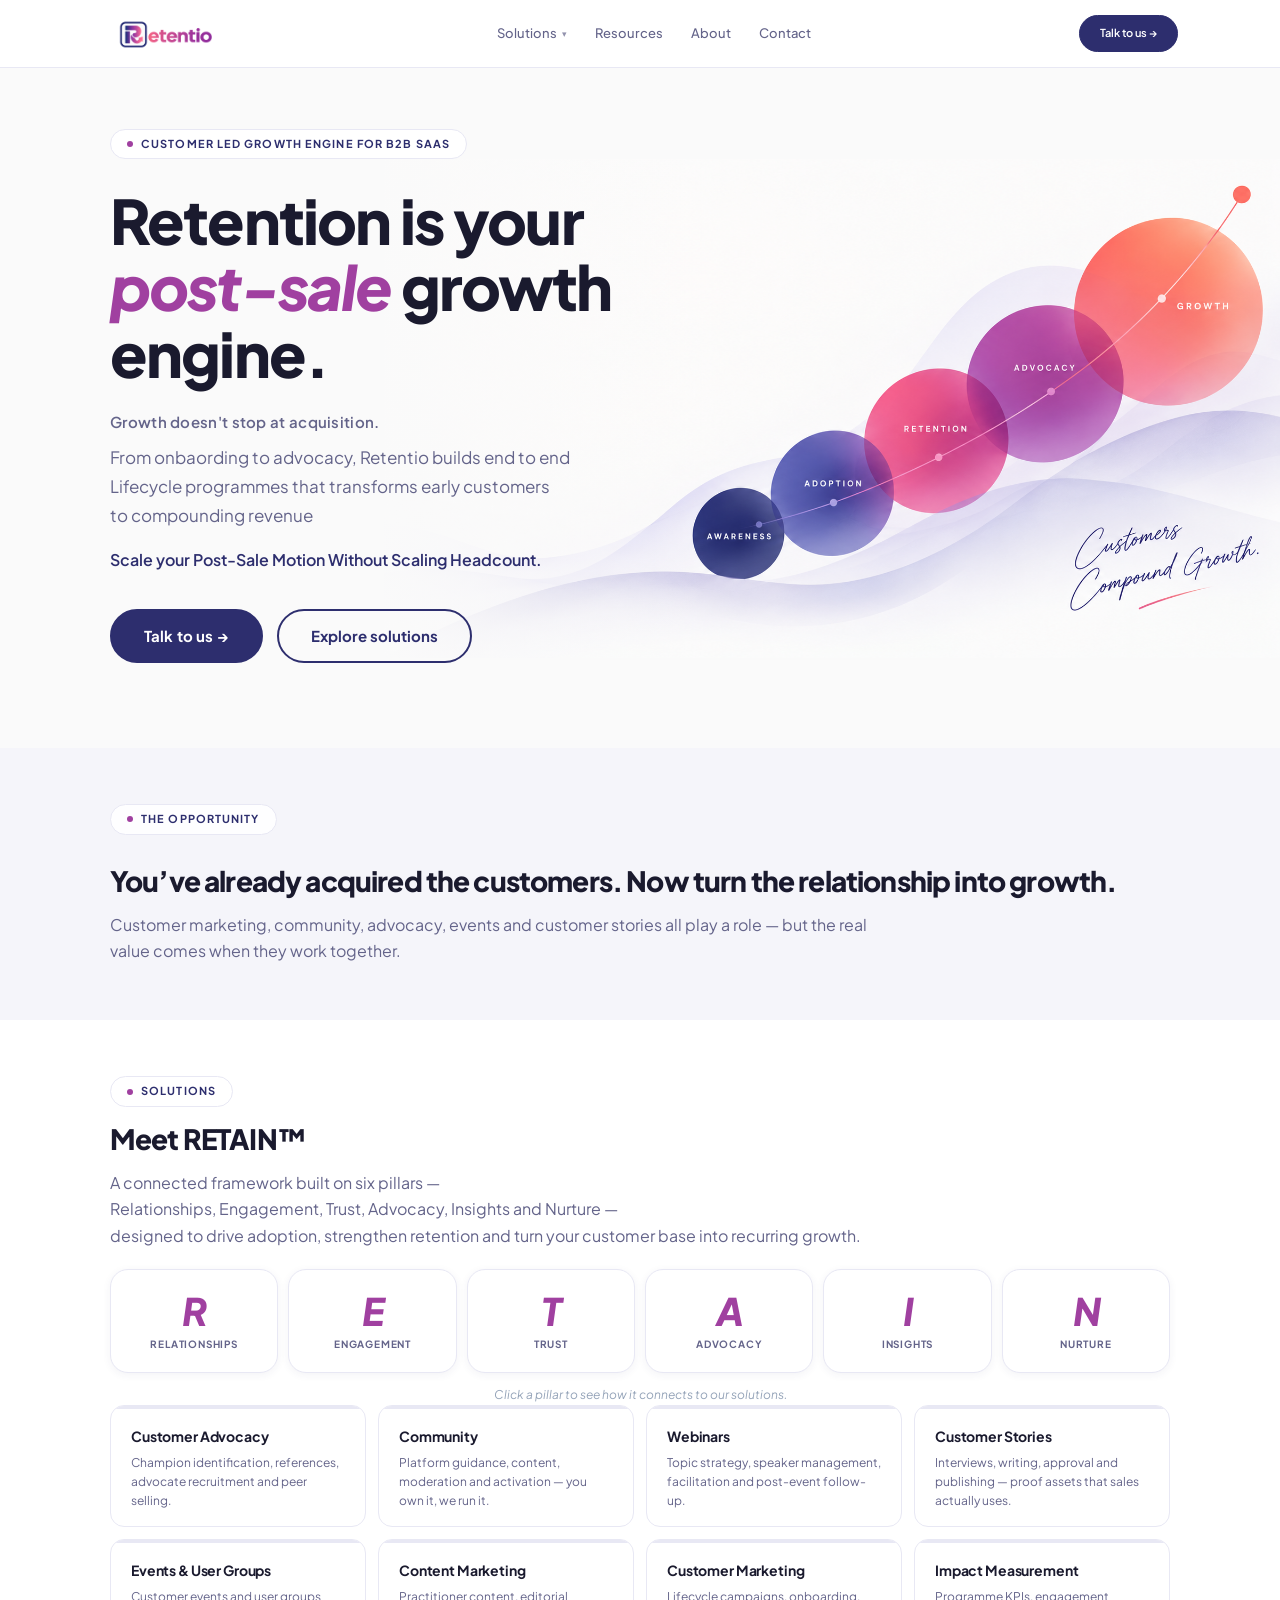
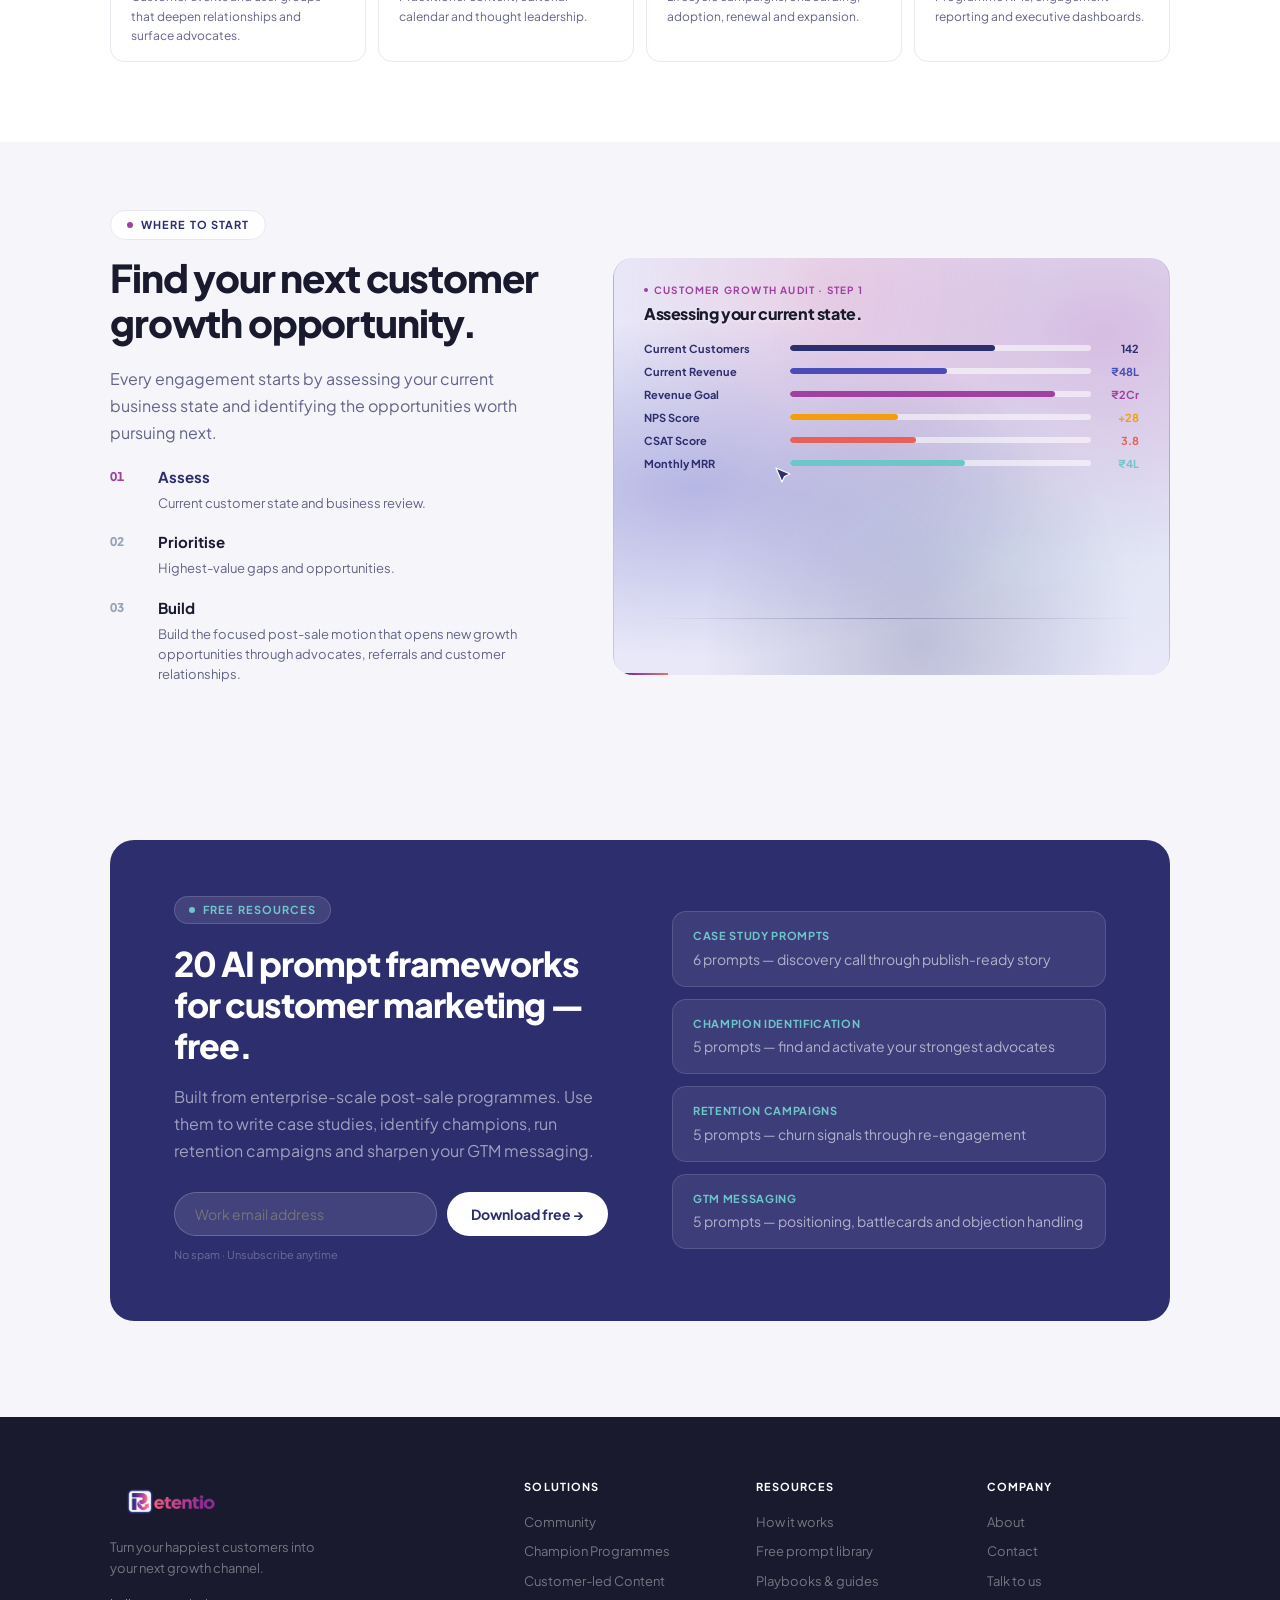
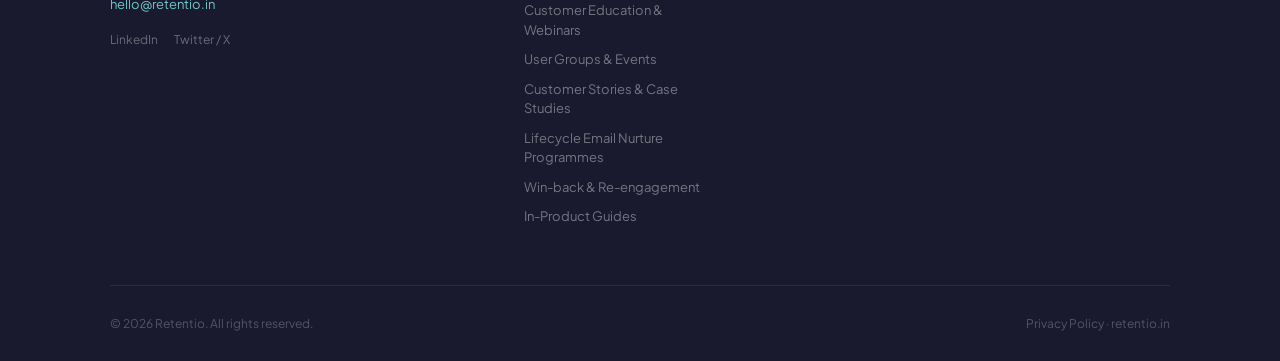
==== commit 5558142a: "Point homepage Solutions links to solutions.html" ====
--- a/index.html
+++ b/index.html
@@ -908,7 +908,7 @@
 
       <div class="hero-ctas">
         <a href="contact.html" class="btn-hero-primary">Talk to us →</a>
-        <a href="services.html" class="btn-hero-secondary">Explore solutions</a>
+        <a href="solutions.html" class="btn-hero-secondary">Explore solutions</a>
       </div>
 
     </div>
@@ -1211,11 +1211,15 @@
 
       <div class="footer-col">
         <h4>Solutions</h4>
-        <a href="services.html#advocacy">Customer Advocacy</a>
-        <a href="services.html#marketing">Customer Marketing</a>
-        <a href="services.html#community">Community</a>
-        <a href="services.html#events">Events & User Groups</a>
-        <a href="services.html#measurement">Impact Measurement</a>
+        <a href="solutions.html#community">Community</a>
+        <a href="solutions.html#champion-programmes">Champion Programmes</a>
+        <a href="solutions.html#customer-led-content">Customer-led Content</a>
+        <a href="solutions.html#customer-education">Customer Education & Webinars</a>
+        <a href="solutions.html#user-groups-events">User Groups & Events</a>
+        <a href="solutions.html#customer-stories">Customer Stories & Case Studies</a>
+        <a href="solutions.html#lifecycle-email">Lifecycle Email Nurture Programmes</a>
+        <a href="solutions.html#win-back">Win-back & Re-engagement</a>
+        <a href="solutions.html#in-product-guides">In-Product Guides</a>
       </div>
 
       <div class="footer-col">
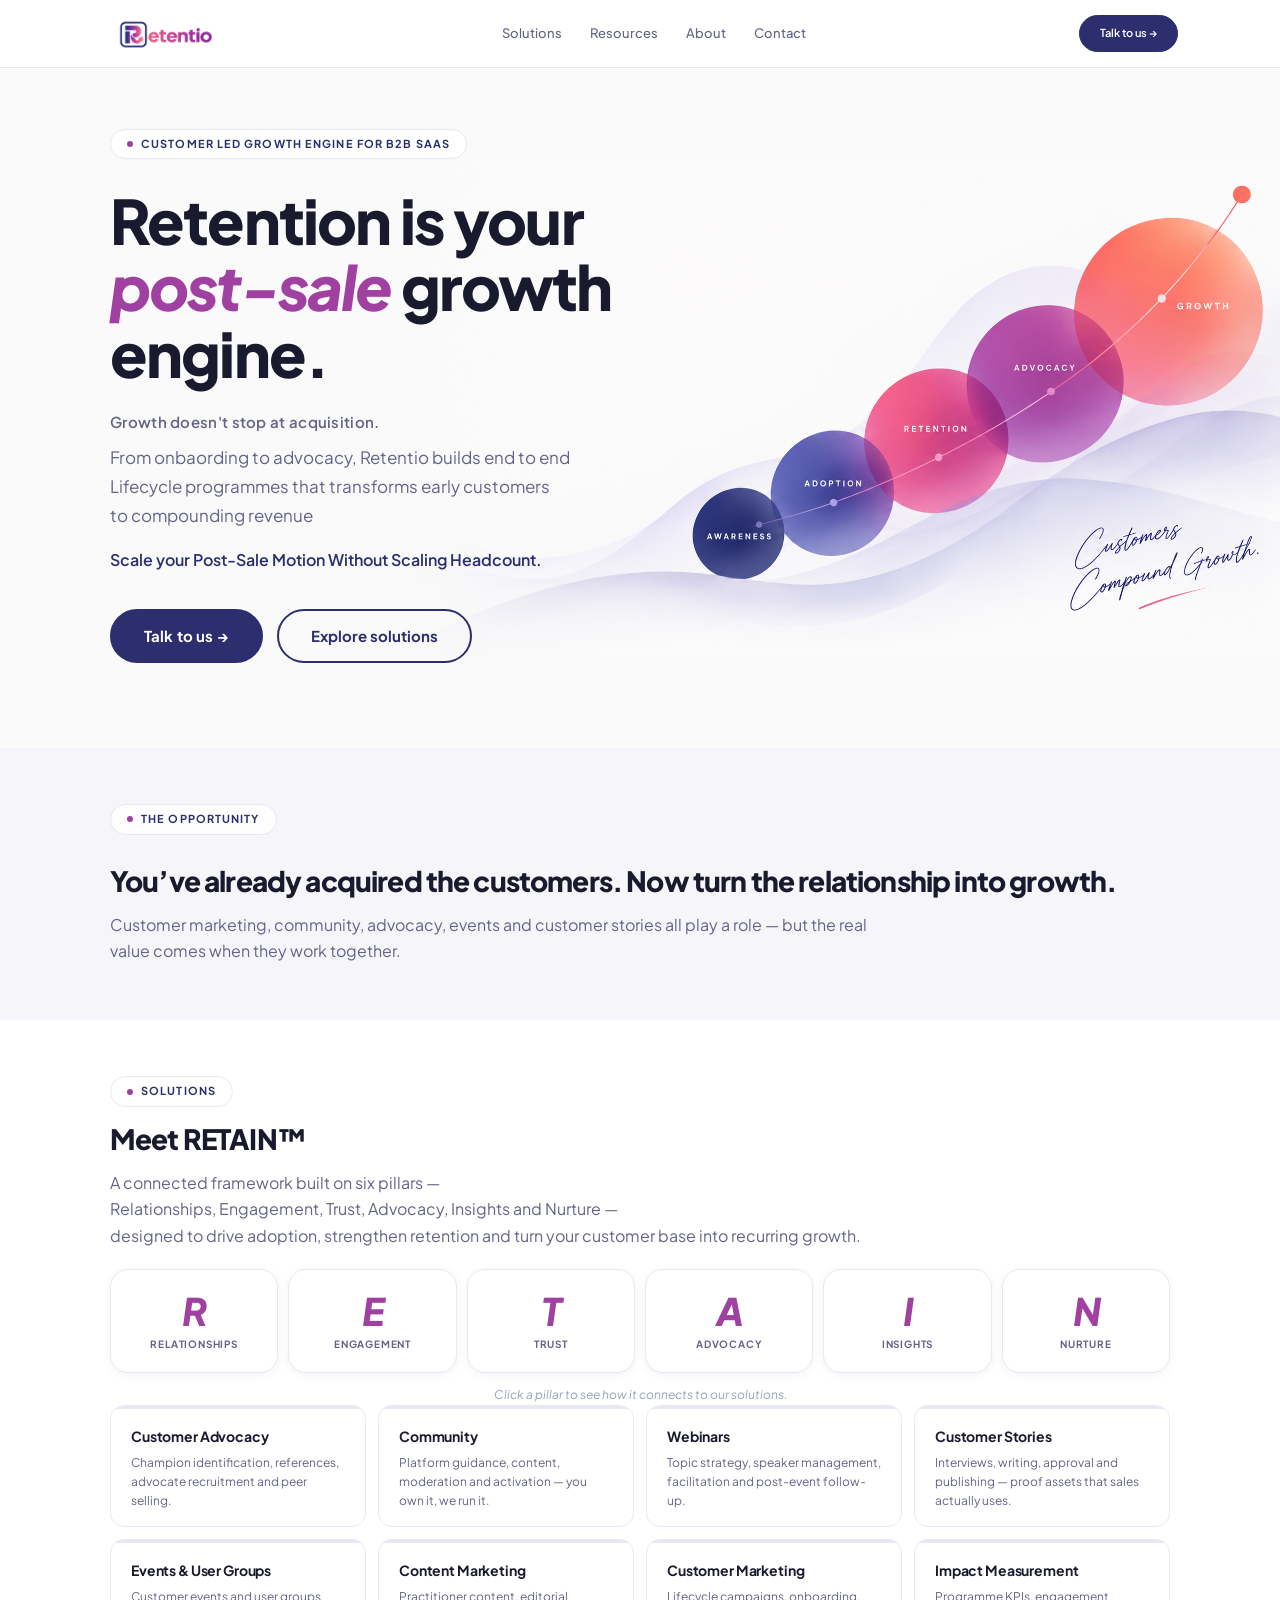
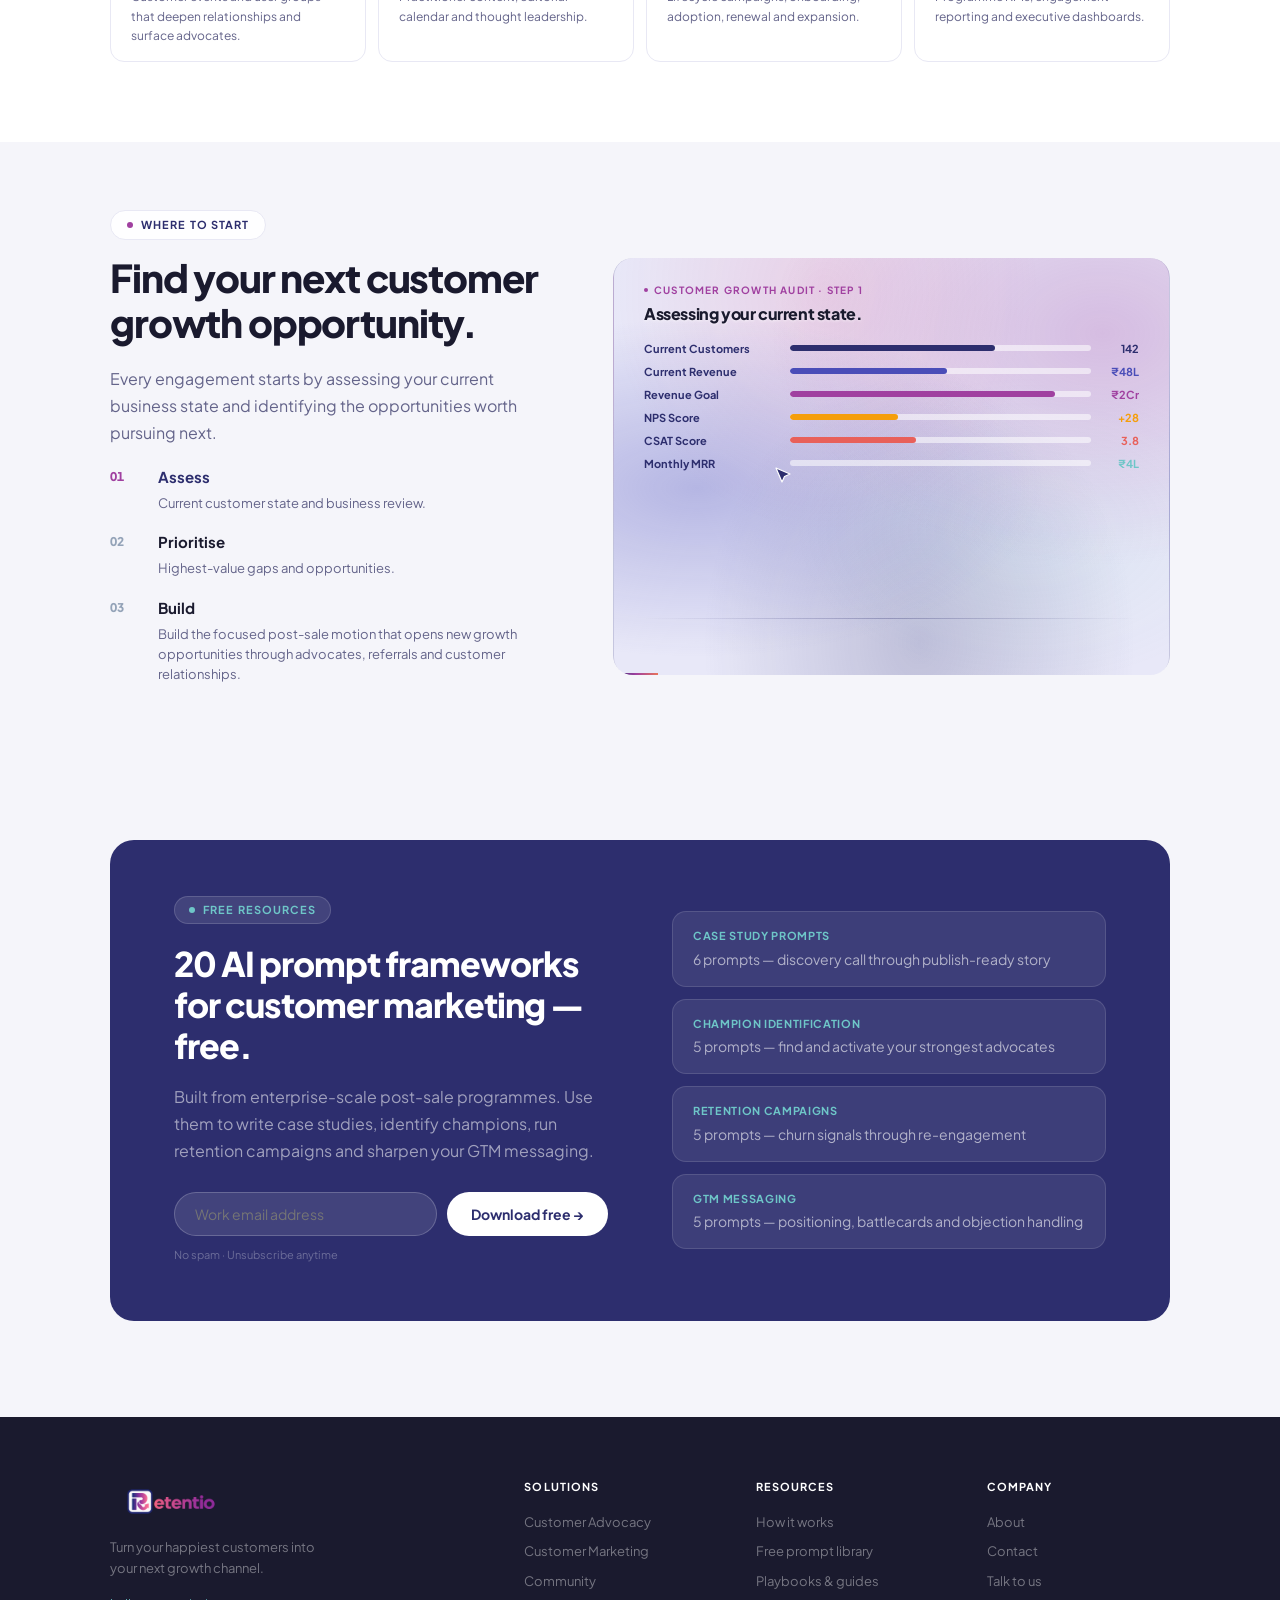
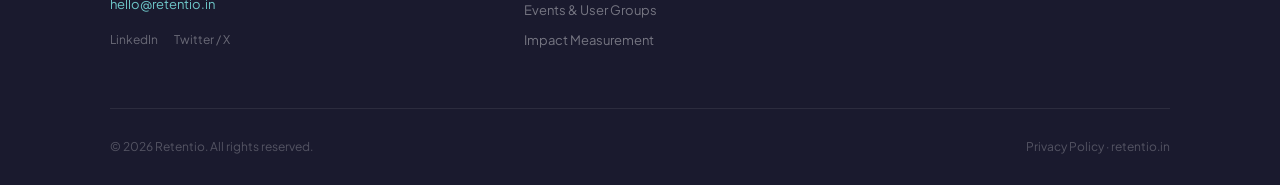
==== commit 741475a3: "Phase 1 - migrate Solutions page and assets" ====
--- a/index.html
+++ b/index.html
@@ -11,7 +11,7 @@
   <meta property="og:url" content="https://retentio.in">
   <meta property="og:type" content="website">
   <meta name="twitter:card" content="summary_large_image">
-  <link rel="icon" type="image/png" href="assets/favicon.png">
+  <link rel="icon" type="image/png" href="assets/retentio_logo_Square_400x400_transparent.png">
   <link rel="preconnect" href="https://fonts.googleapis.com">
   <link rel="preconnect" href="https://fonts.gstatic.com" crossorigin>
   <link href="https://fonts.googleapis.com/css2?family=Plus+Jakarta+Sans:ital,wght@0,400;0,500;0,600;0,700;0,800;1,700;1,800&display=swap" rel="stylesheet">
@@ -475,36 +475,6 @@
     }
 
     .nav-mobile a:hover { background: #F5F5FA; }
-
-    .nav-mobile-sub-toggle {
-      display: flex;
-      align-items: center;
-      justify-content: space-between;
-      width: 100%;
-      font-family: inherit;
-      font-size: 15px;
-      font-weight: 600;
-      color: #1A1A2E;
-      padding: 10px 14px;
-      border: 0;
-      background: none;
-      border-radius: 10px;
-      cursor: pointer;
-      text-align: left;
-    }
-    .nav-mobile-sub-toggle:hover { background: #F5F5FA; }
-    .nav-mobile-sub {
-      display: none;
-      flex-direction: column;
-      padding: 2px 0 8px 8px;
-    }
-    .nav-mobile-item.open .nav-mobile-sub { display: flex; }
-    .nav-mobile-sub a {
-      font-size: 14px;
-      font-weight: 600;
-      color: #54556e;
-      padding: 8px 14px;
-    }
 
     /* Responsive */
     @media (max-width: 1024px) {
@@ -829,20 +799,7 @@
       <img src="assets/retentio_logo_horizontal_600x200_transparent.png" alt="Retentio" class="nav-logo-img">
     </a>
     <div class="nav-links">
-      <div class="nav-dropdown">
-        <a href="solutions.html" class="nav-dropdown-toggle">Solutions <span class="nav-caret" aria-hidden="true">▾</span></a>
-        <div class="nav-dropdown-menu">
-          <a href="solutions.html#community">Community</a>
-          <a href="solutions.html#champion-programmes">Champion Programmes</a>
-          <a href="solutions.html#customer-led-content">Customer-led Content</a>
-          <a href="solutions.html#customer-education">Customer Education & Webinars</a>
-          <a href="solutions.html#user-groups-events">User Groups & Events</a>
-          <a href="solutions.html#customer-stories">Customer Stories & Case Studies</a>
-          <a href="solutions.html#lifecycle-email">Lifecycle Email Nurture Programmes</a>
-          <a href="solutions.html#win-back">Win-back & Re-engagement</a>
-          <a href="solutions.html#in-product-guides">In-Product Guides</a>
-        </div>
-      </div>
+      <a href="services.html">Solutions</a>
       <a href="resources.html">Resources</a>
       <a href="about.html">About</a>
       <a href="contact.html">Contact</a>
@@ -858,20 +815,7 @@
 
 <!-- Mobile nav -->
 <div class="nav-mobile" id="mobileNav">
-  <div class="nav-mobile-item">
-    <button type="button" class="nav-mobile-sub-toggle" aria-expanded="false">Solutions <span class="nav-caret" aria-hidden="true">▾</span></button>
-    <div class="nav-mobile-sub">
-      <a href="solutions.html#community">Community</a>
-      <a href="solutions.html#champion-programmes">Champion Programmes</a>
-      <a href="solutions.html#customer-led-content">Customer-led Content</a>
-      <a href="solutions.html#customer-education">Customer Education & Webinars</a>
-      <a href="solutions.html#user-groups-events">User Groups & Events</a>
-      <a href="solutions.html#customer-stories">Customer Stories & Case Studies</a>
-      <a href="solutions.html#lifecycle-email">Lifecycle Email Nurture Programmes</a>
-      <a href="solutions.html#win-back">Win-back & Re-engagement</a>
-      <a href="solutions.html#in-product-guides">In-Product Guides</a>
-    </div>
-  </div>
+  <a href="services.html">Solutions</a>
   <a href="resources.html">Resources</a>
   <a href="about.html">About</a>
   <a href="contact.html">Contact</a>
@@ -908,7 +852,7 @@
 
       <div class="hero-ctas">
         <a href="contact.html" class="btn-hero-primary">Talk to us →</a>
-        <a href="solutions.html" class="btn-hero-secondary">Explore solutions</a>
+        <a href="services.html" class="btn-hero-secondary">Explore solutions</a>
       </div>
 
     </div>
@@ -1211,15 +1155,11 @@
 
       <div class="footer-col">
         <h4>Solutions</h4>
-        <a href="solutions.html#community">Community</a>
-        <a href="solutions.html#champion-programmes">Champion Programmes</a>
-        <a href="solutions.html#customer-led-content">Customer-led Content</a>
-        <a href="solutions.html#customer-education">Customer Education & Webinars</a>
-        <a href="solutions.html#user-groups-events">User Groups & Events</a>
-        <a href="solutions.html#customer-stories">Customer Stories & Case Studies</a>
-        <a href="solutions.html#lifecycle-email">Lifecycle Email Nurture Programmes</a>
-        <a href="solutions.html#win-back">Win-back & Re-engagement</a>
-        <a href="solutions.html#in-product-guides">In-Product Guides</a>
+        <a href="services.html#advocacy">Customer Advocacy</a>
+        <a href="services.html#marketing">Customer Marketing</a>
+        <a href="services.html#community">Community</a>
+        <a href="services.html#events">Events & User Groups</a>
+        <a href="services.html#measurement">Impact Measurement</a>
       </div>
 
       <div class="footer-col">
@@ -1258,35 +1198,6 @@
     if (nav && toggle && !nav.contains(e.target) && !toggle.contains(e.target)) {
       nav.classList.remove('open');
     }
-    document.querySelectorAll('.nav-dropdown').forEach(function(drop) {
-      if (!drop.contains(e.target)) drop.classList.remove('open');
-    });
-  });
-
-  document.querySelectorAll('.nav-dropdown-toggle').forEach(function(toggle) {
-    toggle.addEventListener('click', function(e) {
-      if (window.matchMedia('(hover: hover) and (pointer: fine)').matches) return;
-      const links = document.querySelector('.nav-links');
-      if (!links || window.getComputedStyle(links).display === 'none') return;
-      e.preventDefault();
-      const drop = toggle.closest('.nav-dropdown');
-      drop.classList.toggle('open');
-    });
-  });
-
-  document.querySelectorAll('.nav-mobile-sub-toggle').forEach(function(btn) {
-    btn.addEventListener('click', function(e) {
-      e.stopPropagation();
-      const item = btn.closest('.nav-mobile-item');
-      const open = item.classList.toggle('open');
-      btn.setAttribute('aria-expanded', String(open));
-    });
-  });
-
-  document.querySelectorAll('#mobileNav a').forEach(function(a) {
-    a.addEventListener('click', function() {
-      document.getElementById('mobileNav').classList.remove('open');
-    });
   });
 
   function handleSubmit(e) {
@@ -1297,9 +1208,8 @@
 
   // Active nav state
   const page = window.location.pathname.split('/').pop() || 'index.html';
-  document.querySelectorAll('.nav-links > a, .nav-dropdown-toggle').forEach(a => {
-    const href = a.getAttribute('href');
-    if (href === page || (page === 'solutions.html' && href === 'solutions.html')) a.classList.add('active');
+  document.querySelectorAll('.nav-links a').forEach(a => {
+    if (a.getAttribute('href') === page) a.classList.add('active');
   });
 
   const retainMap = {
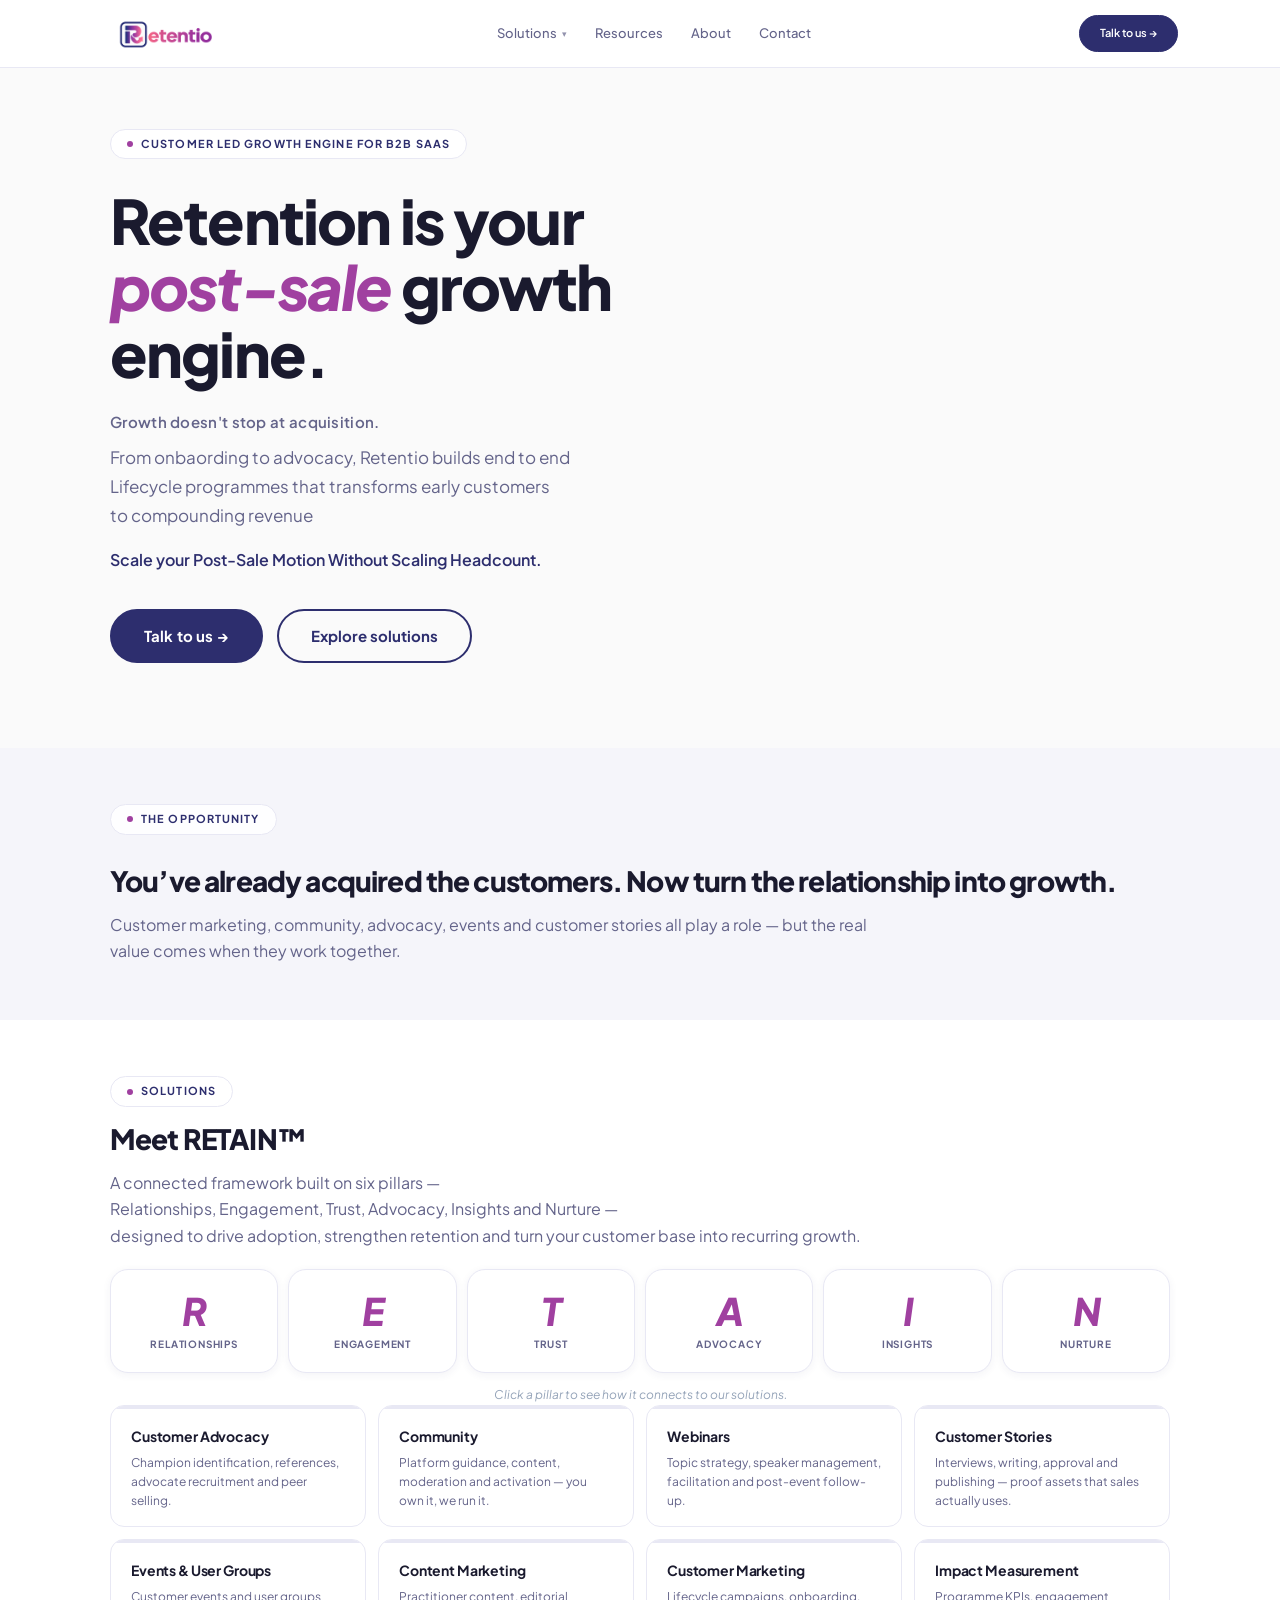
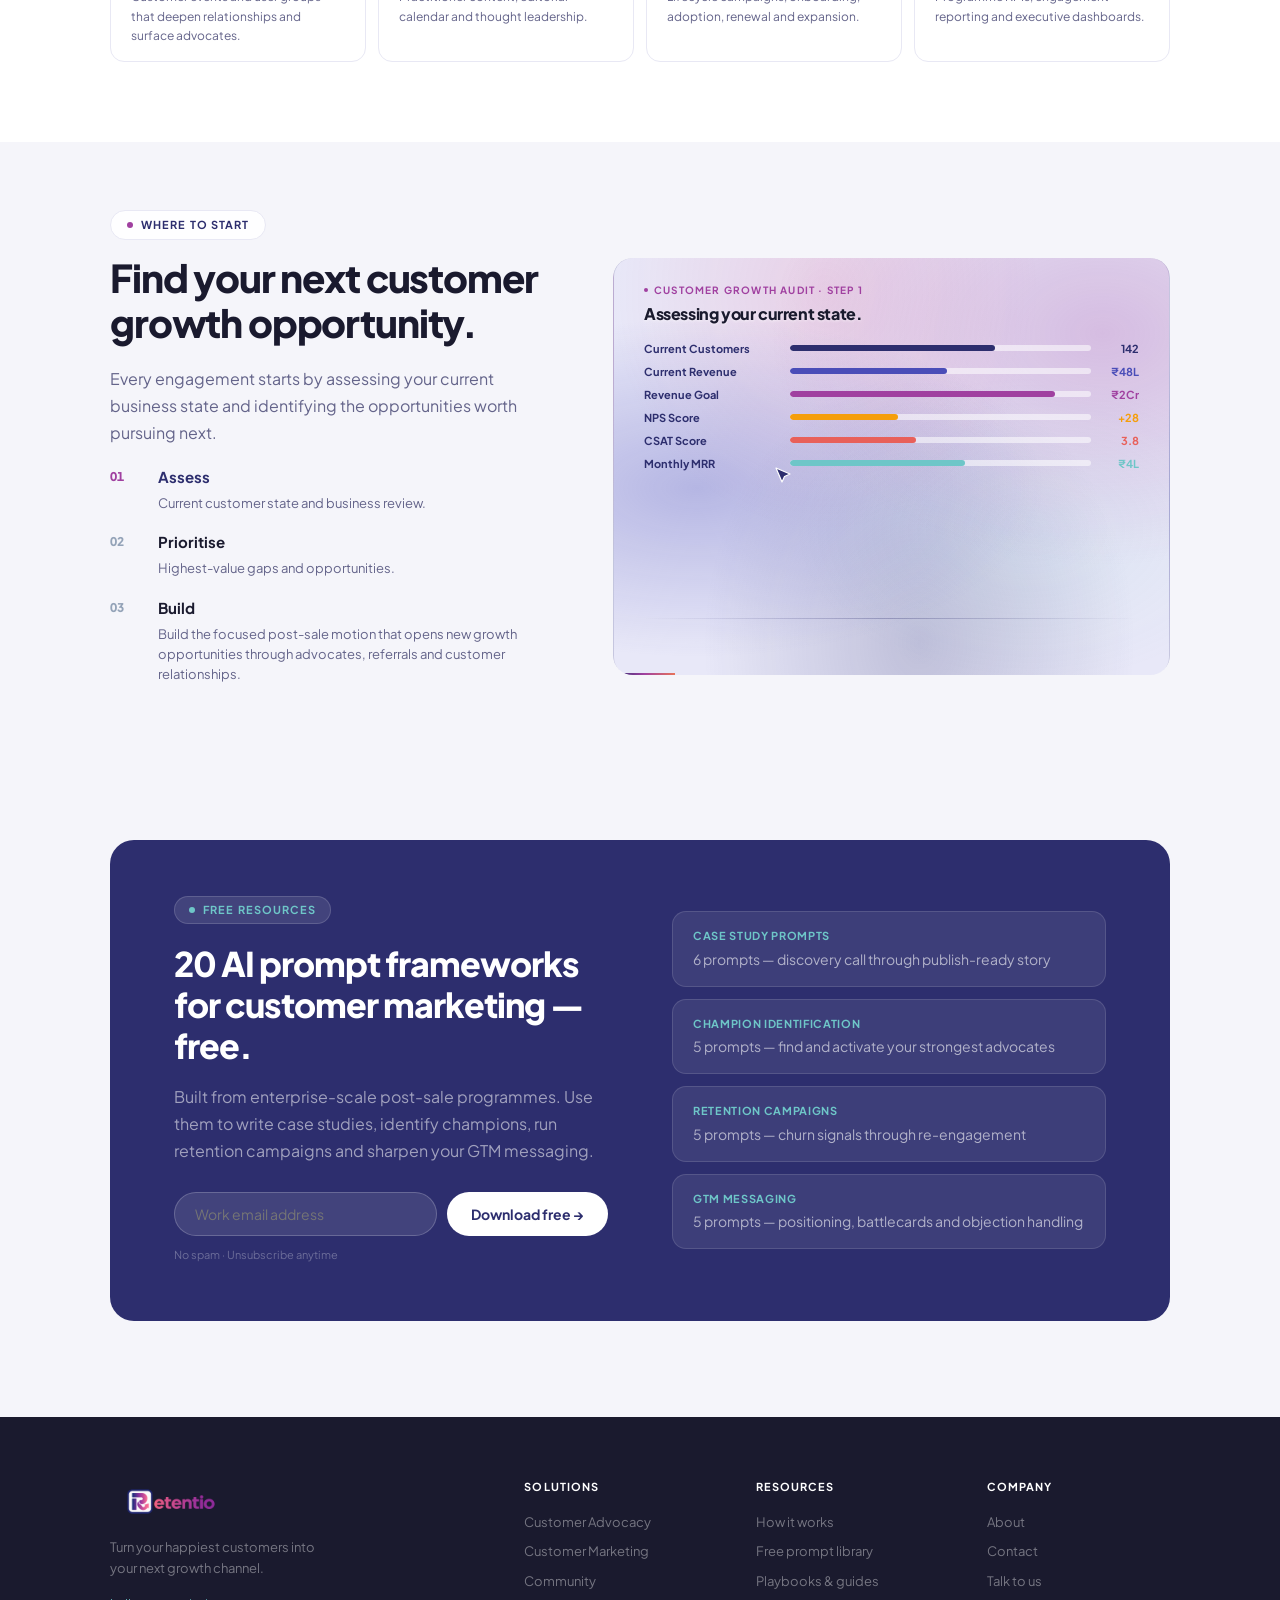
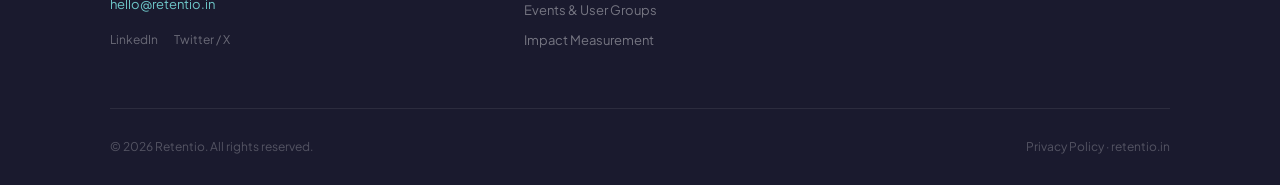
==== commit f758020d: "Phase 2 - clean site architecture" ====
--- a/index.html
+++ b/index.html
@@ -15,778 +15,8 @@
   <link rel="preconnect" href="https://fonts.googleapis.com">
   <link rel="preconnect" href="https://fonts.gstatic.com" crossorigin>
   <link href="https://fonts.googleapis.com/css2?family=Plus+Jakarta+Sans:ital,wght@0,400;0,500;0,600;0,700;0,800;1,700;1,800&display=swap" rel="stylesheet">
-  <link rel="stylesheet" href="styles.css">
-
-  <style>
-    /* ── PAGE-SPECIFIC STYLES ── */
-
-    /* Hero — same alignment as hero-section-updated.html, OG Image, no tiles */
-    .hero-section {
-      position: relative;
-      width: 100%;
-      min-height: 680px;
-      display: flex;
-      align-items: center;
-      overflow: hidden;
-      background-color: #FAFAFA;
-      background-image: url("assets/OG Image.png");
-      background-size: 70% auto;
-      background-position: right center;
-      background-repeat: no-repeat;
-    }
-
-    .hero-fade {
-      position: absolute;
-      top: 0; left: 0;
-      width: 55%;
-      height: 100%;
-      background: linear-gradient(
-        to right,
-        rgba(250,250,250,0.96) 0%,
-        rgba(250,250,250,0.92) 50%,
-        rgba(250,250,250,0) 100%
-      );
-      z-index: 1;
-      pointer-events: none;
-    }
-
-    .hero-content-wrap {
-      position: relative;
-      z-index: 2;
-      max-width: 1140px;
-      margin: 0 auto;
-      padding: 0 40px;
-      width: 100%;
-    }
-
-    .hero-text { max-width: 520px; }
-
-    .hero-eyebrow {
-      display: inline-flex;
-      align-items: center;
-      gap: 8px;
-      font-size: 11px;
-      font-weight: 700;
-      letter-spacing: 0.1em;
-      text-transform: uppercase;
-      color: #2D2E6E;
-      background: rgba(255,255,255,0.95);
-      border: 1px solid #E8E8F4;
-      padding: 6px 16px;
-      border-radius: 9999px;
-      margin-bottom: 28px;
-    }
-
-    .hero-eyebrow-dot {
-      width: 6px; height: 6px;
-      border-radius: 50%;
-      background: #A040A0;
-      display: inline-block;
-    }
-
-    .hero-h1 {
-      font-size: clamp(38px, 4.8vw, 64px);
-      font-weight: 800;
-      color: #1A1A2E;
-      line-height: 1.08;
-      letter-spacing: -0.03em;
-      margin-bottom: 24px;
-    }
-
-    .hero-h1 em {
-      color: #A040A0;
-      font-style: italic;
-    }
-
-    .hero-lead {
-      font-size: 15px;
-      font-weight: 600;
-      color: #64648A;
-      letter-spacing: 0.02em;
-      margin-bottom: 8px;
-    }
-
-    .hero-body {
-      font-size: 17px;
-      color: #64648A;
-      line-height: 1.72;
-      max-width: 460px;
-      margin-bottom: 16px;
-    }
-
-    .hero-tagline {
-      font-size: 16px;
-      font-weight: 600;
-      color: #2D2E6E;
-      margin-bottom: 36px;
-    }
-
-    .hero-ctas {
-      display: flex;
-      align-items: center;
-      gap: 14px;
-      flex-wrap: wrap;
-      margin-bottom: 24px;
-    }
-
-    .btn-hero-primary {
-      display: inline-flex;
-      align-items: center;
-      font-size: 15px;
-      font-weight: 700;
-      color: white;
-      background: #2D2E6E;
-      padding: 14px 32px;
-      border-radius: 9999px;
-      border: 2px solid #2D2E6E;
-      text-decoration: none;
-      transition: all 0.2s ease;
-      letter-spacing: 0.01em;
-    }
-
-    .btn-hero-primary:hover {
-      background: #4A4DB8;
-      border-color: #4A4DB8;
-      transform: translateY(-1px);
-      box-shadow: 0 6px 24px rgba(45,46,110,0.25);
-    }
-
-    .btn-hero-secondary {
-      display: inline-flex;
-      align-items: center;
-      font-size: 15px;
-      font-weight: 700;
-      color: #2D2E6E;
-      background: transparent;
-      padding: 14px 32px;
-      border-radius: 9999px;
-      border: 2px solid #2D2E6E;
-      text-decoration: none;
-      transition: all 0.2s ease;
-    }
-
-    .btn-hero-secondary:hover {
-      background: rgba(45,46,110,0.06);
-      transform: translateY(-1px);
-    }
-
-    /* Section styles */
-    .section-pad { padding: 96px 0; }
-    .section-pad-sm { padding: 64px 0; }
-    .inner { max-width: 1140px; margin: 0 auto; padding: 0 40px; }
-
-    /* Positioning section */
-    .positioning-grid {
-      display: block;
-      max-width: 720px;
-      margin: 0 auto;
-      text-align: center;
-    }
-
-    .positioning-eyebrow {
-      display: inline-flex;
-      align-items: center;
-      gap: 8px;
-      font-size: 11px;
-      font-weight: 700;
-      letter-spacing: 0.1em;
-      text-transform: uppercase;
-      color: #2D2E6E;
-      background: #F5F5FA;
-      border: 1px solid #E8E8F4;
-      padding: 5px 14px;
-      border-radius: 9999px;
-      margin-bottom: 20px;
-    }
-
-    .positioning-h2 {
-      font-size: clamp(28px, 3vw, 40px);
-      font-weight: 800;
-      color: #1A1A2E;
-      line-height: 1.15;
-      letter-spacing: -0.03em;
-      margin-bottom: 20px;
-    }
-
-    .positioning-body {
-      font-size: 17px;
-      color: #64648A;
-      line-height: 1.75;
-      margin: 0 auto;
-      max-width: 560px;
-    }
-
-    .positioning-body em {
-      color: #A040A0;
-      font-style: italic;
-    }
-
-    /* Audit section */
-    .audit-section {
-      background: #F5F5FA;
-      padding: 68px 0 60px;
-    }
-
-    .audit-grid {
-      display: grid;
-      grid-template-columns: 0.9fr 1.1fr;
-      gap: 48px;
-      align-items: start;
-    }
-
-    .audit-journey {
-      display: flex;
-      flex-direction: column;
-      gap: 18px;
-      margin-top: 0;
-    }
-
-    .audit-journey-step {
-      display: flex;
-      align-items: flex-start;
-      gap: 16px;
-    }
-
-    .audit-journey-step.is-current .audit-journey-num {
-      color: #A040A0;
-    }
-
-    .audit-journey-step.is-current .audit-journey-name {
-      color: #2D2E6E;
-    }
-
-    .audit-journey-num {
-      font-size: 12px;
-      font-weight: 800;
-      color: #94A3B8;
-      letter-spacing: 0.04em;
-      width: 32px;
-      flex-shrink: 0;
-      font-variant-numeric: tabular-nums;
-      line-height: 22px;
-    }
-
-    .audit-journey-name {
-      font-size: 15px;
-      font-weight: 700;
-      color: #1A1A2E;
-      margin-bottom: 5px;
-      line-height: 22px;
-    }
-
-    .audit-journey-desc {
-      font-size: 13px;
-      color: #64648A;
-      line-height: 1.55;
-      max-width: 380px;
-    }
-
-    .audit-anim-wrap {
-      width: 100%;
-      max-width: 560px;
-      margin: 48px 0 0 auto;
-      aspect-ratio: 560 / 420;
-      border-radius: 20px;
-      overflow: hidden;
-      align-self: start;
-    }
-
-    .audit-anim-wrap iframe {
-      width: 100%;
-      height: 100%;
-      border: 0;
-      display: block;
-      pointer-events: none;
-    }
-
-    /* Dark section */
-    .dark-section {
-      background: #1A1A2E;
-      padding: 96px 0;
-      text-align: center;
-    }
-
-    /* Prompt section */
-    .prompt-card {
-      background: #2D2E6E;
-      border-radius: 24px;
-      padding: 56px 64px;
-      display: grid;
-      grid-template-columns: 1fr 1fr;
-      gap: 64px;
-      align-items: center;
-    }
-
-    .prompt-category {
-      background: rgba(255,255,255,0.08);
-      border: 1px solid rgba(255,255,255,0.12);
-      border-radius: 14px;
-      padding: 16px 20px;
-      margin-bottom: 12px;
-    }
-
-    .prompt-cat-label {
-      font-size: 11px;
-      font-weight: 700;
-      color: #6EC6C8;
-      letter-spacing: 0.06em;
-      text-transform: uppercase;
-      margin-bottom: 4px;
-    }
-
-    .prompt-cat-desc {
-      font-size: 14px;
-      color: rgba(255,255,255,0.6);
-    }
-
-    /* Footer */
-    .site-footer {
-      background: #1A1A2E;
-      padding: 64px 0 28px;
-    }
-
-    .footer-grid {
-      display: grid;
-      grid-template-columns: 2fr 1fr 1fr 1fr;
-      gap: 48px;
-      padding-bottom: 48px;
-      border-bottom: 1px solid rgba(255,255,255,0.08);
-      margin-bottom: 28px;
-    }
-
-    .footer-logo {
-      display: flex;
-      align-items: center;
-      gap: 10px;
-      margin-bottom: 16px;
-    }
-
-    .footer-logo-img {
-      height: 40px;
-      width: auto;
-      display: block;
-    }
-
-    .footer-tagline {
-      font-size: 13px;
-      color: rgba(255,255,255,0.4);
-      line-height: 1.65;
-      max-width: 220px;
-      margin-bottom: 16px;
-    }
-
-    .footer-email {
-      font-size: 13px;
-      color: #6EC6C8;
-      text-decoration: none;
-      display: block;
-      margin-bottom: 16px;
-    }
-
-    .footer-email:hover { color: white; }
-
-    .footer-social {
-      display: flex;
-      gap: 16px;
-    }
-
-    .footer-social a {
-      font-size: 12px;
-      color: rgba(255,255,255,0.35);
-      text-decoration: none;
-      transition: color 0.2s;
-    }
-
-    .footer-social a:hover { color: white; }
-
-    .footer-col h4 {
-      font-size: 11px;
-      font-weight: 700;
-      color: white;
-      letter-spacing: 0.1em;
-      text-transform: uppercase;
-      margin-bottom: 20px;
-    }
-
-    .footer-col a {
-      display: block;
-      font-size: 13px;
-      color: rgba(255,255,255,0.4);
-      text-decoration: none;
-      margin-bottom: 10px;
-      transition: color 0.2s;
-    }
-
-    .footer-col a:hover { color: white; }
-
-    .footer-bottom {
-      display: flex;
-      justify-content: space-between;
-      align-items: center;
-    }
-
-    .footer-copy {
-      font-size: 12px;
-      color: rgba(255,255,255,0.25);
-    }
-
-    /* Mobile nav */
-    .nav-mobile-toggle {
-      display: none;
-      flex-direction: column;
-      gap: 5px;
-      cursor: pointer;
-      padding: 8px;
-      background: none;
-      border: none;
-    }
-
-    .nav-mobile-toggle span {
-      width: 22px; height: 2px;
-      background: #2D2E6E;
-      border-radius: 9999px;
-      display: block;
-      transition: all 0.2s;
-    }
-
-    .nav-mobile {
-      display: none;
-      position: fixed;
-      top: 68px; left: 0; right: 0;
-      background: white;
-      border-bottom: 1px solid #E8E8F4;
-      padding: 16px 24px;
-      flex-direction: column;
-      gap: 4px;
-      z-index: 99;
-      box-shadow: 0 8px 32px rgba(45,46,110,0.12);
-    }
-
-    .nav-mobile.open { display: flex; }
-
-    .nav-mobile a {
-      font-size: 15px;
-      font-weight: 600;
-      color: #1A1A2E;
-      padding: 10px 14px;
-      border-radius: 10px;
-      text-decoration: none;
-      transition: background 0.15s;
-    }
-
-    .nav-mobile a:hover { background: #F5F5FA; }
-
-    /* Responsive */
-    @media (max-width: 1024px) {
-      .audit-grid { gap: 36px; }
-      .prompt-card { grid-template-columns: 1fr; gap: 32px; padding: 40px; }
-      .footer-grid { grid-template-columns: 1fr 1fr; gap: 32px; }
-    }
-
-    @media (max-width: 768px) {
-      .hero-section {
-        min-height: auto;
-        padding: 60px 0;
-        background-image: none;
-        background-color: #FAFAFA;
-      }
-      .hero-fade { display: none; }
-      .hero-content-wrap { padding: 60px 20px; }
-      .hero-text { max-width: none; }
-      .nav-links { display: none; }
-      .nav-mobile-toggle { display: flex; }
-      .inner { padding: 0 20px; }
-      .section-pad { padding: 64px 0; }
-      .prompt-card { padding: 32px 24px; }
-      .footer-grid { grid-template-columns: 1fr; }
-      .audit-grid { grid-template-columns: 1fr; gap: 36px; }
-      .audit-anim-wrap { margin: 0; max-width: 100%; }
-      .audit-section { padding: 52px 0 48px; }
-    }
-
-    @media (max-width: 480px) {
-      .hero-ctas { flex-direction: column; align-items: flex-start; }
-    }
-
-    /* RETAIN framework tiles */
-    .retain-tile {
-      position: relative;
-      display: flex;
-      flex-direction: column;
-      align-items: center;
-      justify-content: center;
-      gap: 8px;
-      padding: 28px 12px;
-      background: white;
-      border: 1.5px solid #E8E8F4;
-      border-radius: 18px;
-      cursor: pointer;
-      transition: all 0.3s cubic-bezier(0.34,1.56,0.64,1);
-      overflow: hidden;
-      font-family: 'Plus Jakarta Sans', sans-serif;
-      outline: none;
-      box-shadow: 0 2px 8px rgba(45,46,110,0.06);
-    }
-
-    .retain-tile:hover {
-      border-color: #2D2E6E;
-      transform: translateY(-4px) scale(1.03);
-      box-shadow: 0 12px 32px rgba(45,46,110,0.15);
-    }
-
-    .retain-tile:focus-visible {
-      outline: 2px solid #A040A0;
-      outline-offset: 3px;
-    }
-
-    .retain-tile.rt-active {
-      border-color: transparent;
-      transform: translateY(-6px) scale(1.06);
-      box-shadow: 0 16px 40px rgba(45,46,110,0.22);
-    }
-
-    .retain-tile.rt-dim {
-      opacity: 0.3;
-      transform: scale(0.97);
-      box-shadow: none;
-      border-color: #E8E8F4;
-    }
-
-    .retain-tile-letter {
-      font-size: 44px;
-      font-weight: 800;
-      font-style: italic;
-      line-height: 1;
-      letter-spacing: -2px;
-      color: #A040A0;
-      transition: all 0.3s ease;
-      position: relative;
-      z-index: 1;
-    }
-
-    .retain-tile.rt-active .retain-tile-letter {
-      color: white;
-    }
-
-    .retain-tile-word {
-      font-size: 10px;
-      font-weight: 700;
-      letter-spacing: 0.08em;
-      text-transform: uppercase;
-      color: #64648A;
-      transition: color 0.3s;
-      position: relative;
-      z-index: 1;
-    }
-
-    .retain-tile.rt-active .retain-tile-word {
-      color: rgba(255,255,255,0.8);
-    }
-
-    .retain-tile-glow {
-      position: absolute;
-      inset: 0;
-      border-radius: 16px;
-      opacity: 0;
-      transition: opacity 0.3s ease;
-    }
-
-    .retain-tile.rt-active .retain-tile-glow {
-      opacity: 1;
-    }
-
-    .rs-tile {
-      background: white;
-      border: 1.5px solid #E8E8F4;
-      border-radius: 14px;
-      padding: 20px 20px 16px;
-      transition: all 0.35s ease;
-      position: relative;
-      overflow: hidden;
-    }
-
-    .rs-tile::before {
-      content: '';
-      position: absolute;
-      top: 0; left: 0; right: 0;
-      height: 3px;
-      background: #E8E8F4;
-      transition: background 0.3s;
-    }
-
-    .rs-tile.rs-active {
-      border-color: #2D2E6E;
-      box-shadow: 0 6px 24px rgba(45,46,110,0.12);
-      transform: translateY(-2px);
-    }
-
-    .rs-tile.rs-active::before {
-      background: linear-gradient(90deg, #2D2E6E, #A040A0);
-    }
-
-    .rs-tile.rs-dim {
-      opacity: 0.38;
-    }
-
-    .rs-tile-name {
-      font-size: 14px;
-      font-weight: 700;
-      color: #1A1A2E;
-      margin-bottom: 6px;
-      letter-spacing: -0.01em;
-      transition: color 0.25s;
-    }
-
-    .rs-tile.rs-active .rs-tile-name { color: #2D2E6E; }
-
-    .rs-tile-body {
-      font-size: 12px;
-      color: #64648A;
-      line-height: 1.6;
-      margin-bottom: 0;
-    }
-
-    /* Opportunity */
-    #opportunity-section {
-      background: #F5F5FA;
-      padding: 56px 0;
-    }
-
-    #opportunity-section .opportunity-copy {
-      display: block;
-      max-width: 1100px;
-      margin: 0 auto;
-      text-align: left;
-    }
-
-    #opportunity-section .opportunity-headline {
-      font-size: clamp(20px, 2.2vw, 28px);
-      font-weight: 800;
-      color: #1A1A2E;
-      line-height: 1.25;
-      letter-spacing: -0.03em;
-      margin: 0 auto 14px;
-    }
-
-    #opportunity-section .opportunity-support {
-      font-size: 16px;
-      color: #64648A;
-      line-height: 1.65;
-      margin: 0;
-      max-width: 760px;
-    }
-
-    /* RETAIN */
-    #retain-section {
-      background: #FFFFFF;
-      padding: 56px 0 64px;
-    }
-
-    #retain-section .retain-intro {
-      display: block;
-      max-width: 1100px;
-      margin: 0 auto 20px;
-      text-align: left;
-    }
-
-    #retain-section .hero-eyebrow {
-      margin-bottom: 14px;
-    }
-
-    #retain-section .opportunity-headline {
-      font-size: clamp(20px, 2.2vw, 28px);
-      font-weight: 800;
-      color: #1A1A2E;
-      line-height: 1.25;
-      letter-spacing: -0.03em;
-      margin: 0 0 14px;
-    }
-
-    #retain-section .opportunity-support {
-      font-size: 16px;
-      color: #64648A;
-      line-height: 1.65;
-      margin: 0;
-      max-width: 760px;
-      font-weight: 400;
-    }
-
-    #retain-section .retain-tiles {
-      display: grid;
-      grid-template-columns: repeat(6, 1fr);
-      gap: 10px;
-      margin-bottom: 8px;
-    }
-
-    #retain-section .retain-helper {
-      text-align: center;
-      font-size: 12px;
-      color: #94A3B8;
-      font-style: italic;
-      margin: 12px 0 0;
-      min-height: 18px;
-      transition: color 0.25s ease;
-    }
-
-    #retain-section .retain-helper.is-active {
-      font-style: normal;
-      font-weight: 700;
-      color: #2D2E6E;
-    }
-
-    #retain-solutions {
-      margin-top: 0;
-      display: grid;
-      grid-template-columns: repeat(4, 1fr);
-      gap: 12px;
-    }
-
-    .retain-tile {
-      padding: 22px 8px;
-    }
-
-    .retain-tile-letter {
-      font-size: 38px;
-    }
-
-    @media (min-width: 1100px) {
-      #opportunity-section .opportunity-headline {
-        white-space: nowrap;
-      }
-    }
-
-    @media (max-width: 900px) {
-      #retain-solutions {
-        grid-template-columns: repeat(2,1fr) !important;
-      }
-    }
-
-    @media (max-width: 768px) {
-      #opportunity-section {
-        padding: 44px 0;
-      }
-      #retain-section {
-        padding: 48px 0 56px;
-      }
-      #opportunity-section .opportunity-headline {
-        white-space: normal;
-      }
-      #retain-section .retain-tiles {
-        grid-template-columns: repeat(3, 1fr);
-      }
-    }
-
-    @media (max-width: 560px) {
-      #retain-solutions {
-        grid-template-columns: 1fr !important;
-      }
-      #retain-section .retain-tiles {
-        grid-template-columns: repeat(2, 1fr);
-      }
-      .retain-tile { padding: 18px 8px; }
-      .retain-tile-letter { font-size: 32px; }
-    }
-  </style>
+  <link rel="stylesheet" href="css/global.css">
+  <link rel="stylesheet" href="css/home.css">
 </head>
 <body>
 
@@ -799,7 +29,20 @@
       <img src="assets/retentio_logo_horizontal_600x200_transparent.png" alt="Retentio" class="nav-logo-img">
     </a>
     <div class="nav-links">
-      <a href="services.html">Solutions</a>
+      <div class="nav-dropdown">
+        <a href="solutions.html" class="nav-dropdown-toggle">Solutions <span class="nav-caret" aria-hidden="true">▾</span></a>
+        <div class="nav-dropdown-menu">
+          <a href="solutions.html#community">Community</a>
+          <a href="solutions.html#champion-programmes">Champion Programmes</a>
+          <a href="solutions.html#customer-education">Customer Education & Webinars</a>
+          <a href="solutions.html#user-groups-events">User Groups & Events</a>
+          <a href="solutions.html#customer-stories">Customer Stories & Case Studies</a>
+          <a href="solutions.html#lifecycle-email">Lifecycle Email Nurture Programmes</a>
+          <a href="solutions.html#win-back">Win-back & Re-engagement</a>
+          <a href="solutions.html#in-product-guides">In-Product Guides</a>
+          <a href="solutions.html#customer-led-content">Customer-led Content</a>
+        </div>
+      </div>
       <a href="resources.html">Resources</a>
       <a href="about.html">About</a>
       <a href="contact.html">Contact</a>
@@ -815,7 +58,20 @@
 
 <!-- Mobile nav -->
 <div class="nav-mobile" id="mobileNav">
-  <a href="services.html">Solutions</a>
+  <div class="nav-mobile-item">
+    <button type="button" class="nav-mobile-sub-toggle" aria-expanded="false">Solutions <span class="nav-caret" aria-hidden="true">▾</span></button>
+    <div class="nav-mobile-sub">
+      <a href="solutions.html#community">Community</a>
+      <a href="solutions.html#champion-programmes">Champion Programmes</a>
+      <a href="solutions.html#customer-education">Customer Education & Webinars</a>
+      <a href="solutions.html#user-groups-events">User Groups & Events</a>
+      <a href="solutions.html#customer-stories">Customer Stories & Case Studies</a>
+      <a href="solutions.html#lifecycle-email">Lifecycle Email Nurture Programmes</a>
+      <a href="solutions.html#win-back">Win-back & Re-engagement</a>
+      <a href="solutions.html#in-product-guides">In-Product Guides</a>
+      <a href="solutions.html#customer-led-content">Customer-led Content</a>
+    </div>
+  </div>
   <a href="resources.html">Resources</a>
   <a href="about.html">About</a>
   <a href="contact.html">Contact</a>
@@ -1184,119 +440,8 @@
   </div>
 </footer>
 
-<!-- ════════════════════════════════════════════
-     JAVASCRIPT
-════════════════════════════════════════════ -->
-<script>
-  function toggleNav() {
-    document.getElementById('mobileNav').classList.toggle('open');
-  }
-
-  document.addEventListener('click', function(e) {
-    const nav = document.getElementById('mobileNav');
-    const toggle = document.querySelector('.nav-mobile-toggle');
-    if (nav && toggle && !nav.contains(e.target) && !toggle.contains(e.target)) {
-      nav.classList.remove('open');
-    }
-  });
-
-  function handleSubmit(e) {
-    e.preventDefault();
-    const form = e.target;
-    form.innerHTML = '<p style="color:#A8D878;font-size:16px;font-weight:700">✓ Check your inbox — the prompt library is on its way!</p>';
-  }
-
-  // Active nav state
-  const page = window.location.pathname.split('/').pop() || 'index.html';
-  document.querySelectorAll('.nav-links a').forEach(a => {
-    if (a.getAttribute('href') === page) a.classList.add('active');
-  });
-
-  const retainMap = {
-    R: ['Customer Advocacy','Community','Events & User Groups'],
-    E: ['Webinars','Community','Content Marketing','Customer Marketing'],
-    T: ['Customer Stories','Content Marketing','Webinars'],
-    A: ['Customer Advocacy','Customer Stories','Events & User Groups','Webinars'],
-    I: ['Impact Measurement','Customer Marketing','Customer Advocacy','Community'],
-    N: ['Customer Marketing','Community','Content Marketing','Webinars']
-  };
-
-  const retainCopy = {
-    R: 'Build the customer relationships that create the foundation for growth.',
-    E: 'Keep customers participating, learning and moving forward.',
-    T: 'Turn customer success into proof your market can believe.',
-    A: 'Give your strongest customers a reason and a way to advocate.',
-    I: 'Turn customer signals into better decisions.',
-    N: 'Keep valuable customer relationships active over time.'
-  };
-
-  const retainGradients = {
-    R:'linear-gradient(135deg,#2D2E6E,#4A4DB8)',
-    E:'linear-gradient(135deg,#4A4DB8,#6B4FBB)',
-    T:'linear-gradient(135deg,#6B4FBB,#A040A0)',
-    A:'linear-gradient(135deg,#A040A0,#C8407A)',
-    I:'linear-gradient(135deg,#C8407A,#E8605A)',
-    N:'linear-gradient(135deg,#E8605A,#E8735A)'
-  };
-
-  let currentLetter = null;
-
-  function activateRetain(letter) {
-    if (currentLetter === letter) { resetRetain(); return; }
-    currentLetter = letter;
-
-    document.querySelectorAll('.retain-tile').forEach(t => {
-      const isActive = t.dataset.letter === letter;
-      t.classList.toggle('rt-active', isActive);
-      t.classList.toggle('rt-dim', !isActive);
-      if (isActive) {
-        t.querySelector('.retain-tile-glow').style.background = retainGradients[letter];
-      }
-    });
-
-    const helper = document.getElementById('retain-microcopy');
-    helper.textContent = retainCopy[letter];
-    helper.classList.add('is-active');
-
-    const active = retainMap[letter];
-    document.querySelectorAll('.rs-tile').forEach(t => {
-      const isHit = active.some(prog =>
-        t.querySelector('.rs-tile-name').textContent.trim() === prog
-      );
-      t.classList.toggle('rs-active', isHit);
-      t.classList.toggle('rs-dim', !isHit);
-    });
-
-    document.getElementById('retain-reset').style.display = 'inline-block';
-  }
-
-  function resetRetain() {
-    currentLetter = null;
-
-    document.querySelectorAll('.retain-tile').forEach(t => {
-      t.classList.remove('rt-active','rt-dim');
-    });
-
-    const helper = document.getElementById('retain-microcopy');
-    helper.textContent = 'Click a pillar to see how it connects to our solutions.';
-    helper.classList.remove('is-active');
-
-    document.querySelectorAll('.rs-tile').forEach(t => {
-      t.classList.remove('rs-active','rs-dim');
-    });
-
-    document.getElementById('retain-reset').style.display = 'none';
-  }
-
-  document.querySelectorAll('.retain-tile').forEach(tile => {
-    tile.addEventListener('keydown', e => {
-      if (e.key === 'Enter' || e.key === ' ') {
-        e.preventDefault();
-        activateRetain(tile.dataset.letter);
-      }
-    });
-  });
-</script>
+<script src="js/main.js"></script>
+<script src="js/home.js"></script>
 
 </body>
-</html>
+</html>
--- a/css/global.css
+++ b/css/global.css
@@ -0,0 +1,81 @@
+/* Retentio ? shared styles extracted from solutions.html (Phase 2) */
+
+:root{
+  --ink:#171827;
+  --muted:#626580;
+  --line:#e8e8f0;
+  --paper:#fbfbfd;
+  --white:#fff;
+  --navy:#2d2e6e;
+  --pink:#a447a6;
+  --teal:#56bfc3;
+}
+*{box-sizing:border-box}
+html{scroll-behavior:smooth}
+body{margin:0;font-family:'Plus Jakarta Sans',sans-serif;color:var(--ink);background:var(--paper)}
+a{text-decoration:none;color:inherit}
+.container{width:min(1180px,calc(100% - 48px));margin:auto}
+
+.nav{
+  height:72px;position:sticky;top:0;z-index:40;
+  background:rgba(251,251,253,.94);
+  backdrop-filter:blur(14px);
+  border-bottom:1px solid var(--line)
+}
+.nav-inner{height:100%;display:flex;align-items:center;justify-content:space-between}
+.brand{display:flex;align-items:center;gap:10px;font-weight:800;letter-spacing:-.02em}
+.brand img{width:31px;height:31px;object-fit:contain}
+.nav-links{display:flex;align-items:center;gap:28px;font-size:13px;font-weight:600;color:#54556e}
+.nav-links a:hover{color:var(--navy)}
+.nav-dropdown{position:relative}
+.nav-dropdown-toggle{display:inline-flex;align-items:center;gap:5px}
+.nav-caret{display:inline-block;font-size:9px;line-height:1;opacity:.7}
+.nav-dropdown-menu{
+  display:none;position:absolute;top:calc(100% + 8px);left:0;
+  min-width:292px;padding:8px;background:#fff;
+  border:1px solid var(--line);border-radius:12px;
+  box-shadow:0 10px 28px rgba(45,46,110,.12);z-index:30
+}
+.nav-dropdown-menu::before{content:"";position:absolute;top:-10px;left:0;right:0;height:10px}
+.nav-dropdown:hover .nav-dropdown-menu,
+.nav-dropdown:focus-within .nav-dropdown-menu,
+.nav-dropdown.open .nav-dropdown-menu{display:block}
+.nav-links .nav-dropdown-menu a{
+  display:block;padding:8px 12px;border-radius:8px;
+  font-size:13px;font-weight:600;color:#54556e;white-space:nowrap
+}
+.nav-links .nav-dropdown-menu a:hover{background:#f5f5fa;color:var(--navy)}
+.nav-end{display:flex;align-items:center;gap:12px}
+.nav-mobile-toggle{
+  display:none;flex-direction:column;gap:5px;cursor:pointer;
+  padding:8px;background:none;border:none
+}
+.nav-mobile-toggle span{
+  width:22px;height:2px;background:var(--navy);border-radius:999px;display:block
+}
+.nav-mobile{
+  display:none;position:fixed;top:72px;left:0;right:0;
+  background:#fff;border-bottom:1px solid var(--line);
+  padding:16px 24px;flex-direction:column;gap:4px;z-index:25;
+  box-shadow:0 8px 32px rgba(45,46,110,.12)
+}
+.nav-mobile.open{display:flex}
+.nav-mobile a{
+  font-size:15px;font-weight:600;color:var(--ink);
+  padding:10px 14px;border-radius:10px
+}
+.nav-mobile a:hover{background:#f5f5fa}
+.nav-mobile-sub-toggle{
+  display:flex;align-items:center;justify-content:space-between;width:100%;
+  font:inherit;font-size:15px;font-weight:600;color:var(--ink);
+  padding:10px 14px;border:0;background:none;border-radius:10px;
+  cursor:pointer;text-align:left
+}
+.nav-mobile-sub-toggle:hover{background:#f5f5fa}
+.nav-mobile-sub{display:none;flex-direction:column;padding:2px 0 8px 8px}
+.nav-mobile-item.open .nav-mobile-sub{display:flex}
+.nav-mobile-sub a{font-size:14px;font-weight:600;color:#54556e;padding:8px 14px}
+.nav-cta{
+  background:var(--navy);color:#fff;border-radius:999px;
+  padding:10px 16px;font-size:13px;font-weight:700
+}
--- a/css/home.css
+++ b/css/home.css
@@ -0,0 +1,1964 @@
+/* Retentio ? homepage styles extracted from index.html + homepage chrome */
+:root {
+
+  /* Brand colours — extracted from Retentio logo */
+  --color-navy:       #2D2E6E;   /* primary — CTAs, nav, headlines */
+  --color-purple:     #4A4DB8;   /* hover states, gradient mid */
+  --color-magenta:    #A040A0;   /* accent word, tags, links */
+  --color-pink:       #E8407A;   /* gradient — R letterform */
+  --color-coral:      #E8735A;   /* gradient end — arrow */
+  --color-teal:       #6EC6C8;   /* section accents, icons */
+  --color-green:      #A8D878;   /* success states */
+
+  /* Neutral colours */
+  --color-black:      #1A1A2E;   /* body text, wordmark */
+  --color-slate:      #64648A;   /* subheadings, captions */
+  --color-muted:      #94A3B8;   /* placeholder, disabled */
+  --color-border:     #E8E8F4;   /* borders, dividers */
+  --color-bg:         #FAFAFA;   /* page background — very slight off-white */
+  --color-bg-alt:     #F5F5FA;   /* alternate section background */
+  --color-white:      #FFFFFF;   /* cards, nav */
+
+  /* Gradients */
+  --gradient-brand:   linear-gradient(135deg, var(--color-navy) 0%, var(--color-pink) 60%, var(--color-coral) 100%);
+  --gradient-soft:    linear-gradient(135deg, var(--color-navy) 0%, var(--color-magenta) 100%);
+  --gradient-hero:    linear-gradient(135deg, var(--color-navy) 0%, var(--color-purple) 100%);
+
+  /* Typography */
+  --font:             'Plus Jakarta Sans', -apple-system, BlinkMacSystemFont, sans-serif;
+  --font-size-xs:     11px;
+  --font-size-sm:     13px;
+  --font-size-base:   15px;
+  --font-size-md:     17px;
+  --font-size-lg:     20px;
+  --font-size-xl:     24px;
+  --font-size-2xl:    32px;
+  --font-size-3xl:    42px;
+  --font-size-4xl:    54px;
+  --font-size-5xl:    68px;
+
+  /* Font weights */
+  --fw-regular:       400;
+  --fw-medium:        500;
+  --fw-semibold:      600;
+  --fw-bold:          700;
+  --fw-extrabold:     800;
+
+  /* Line heights */
+  --lh-tight:         1.1;
+  --lh-snug:          1.25;
+  --lh-normal:        1.5;
+  --lh-relaxed:       1.65;
+  --lh-loose:         1.8;
+
+  /* Letter spacing */
+  --ls-tight:         -0.03em;
+  --ls-normal:        0;
+  --ls-wide:          0.04em;
+  --ls-wider:         0.08em;
+  --ls-widest:        0.12em;
+
+  /* Spacing scale */
+  --space-1:          4px;
+  --space-2:          8px;
+  --space-3:          12px;
+  --space-4:          16px;
+  --space-5:          20px;
+  --space-6:          24px;
+  --space-8:          32px;
+  --space-10:         40px;
+  --space-12:         48px;
+  --space-16:         64px;
+  --space-20:         80px;
+  --space-24:         96px;
+  --space-32:         128px;
+
+  /* Border radius — rounded everywhere */
+  --radius-sm:        6px;
+  --radius-md:        10px;
+  --radius-lg:        16px;
+  --radius-xl:        24px;
+  --radius-2xl:       32px;
+  --radius-full:      9999px;   /* pill shapes */
+
+  /* Shadows */
+  --shadow-xs:        0 1px 3px rgba(45, 46, 110, 0.06);
+  --shadow-sm:        0 2px 8px rgba(45, 46, 110, 0.08);
+  --shadow-md:        0 4px 20px rgba(45, 46, 110, 0.10);
+  --shadow-lg:        0 8px 40px rgba(45, 46, 110, 0.14);
+  --shadow-xl:        0 16px 64px rgba(45, 46, 110, 0.18);
+
+  /* Transitions */
+  --transition-fast:  0.12s ease;
+  --transition-base:  0.2s ease;
+  --transition-slow:  0.35s ease;
+
+  /* Layout */
+  --container-max:    1140px;
+  --container-pad:    40px;
+  --nav-height:       68px;
+}
+
+/* ── RESET & BASE ────────────────────────────────────────── */
+*, *::before, *::after {
+  box-sizing: border-box;
+  margin: 0;
+  padding: 0;
+}
+
+html {
+  font-size: 16px;
+  scroll-behavior: smooth;
+  -webkit-text-size-adjust: 100%;
+}
+
+body {
+  font-family: var(--font);
+  font-size: var(--font-size-base);
+  font-weight: var(--fw-regular);
+  color: var(--color-black);
+  background-color: var(--color-bg);
+  line-height: var(--lh-normal);
+  -webkit-font-smoothing: antialiased;
+  -moz-osx-font-smoothing: grayscale;
+}
+
+img, video, svg {
+  max-width: 100%;
+  display: block;
+}
+
+a {
+  color: inherit;
+  text-decoration: none;
+}
+
+button {
+  border: none;
+  background: none;
+  cursor: pointer;
+  font-family: var(--font);
+}
+
+ul, ol { list-style: none; }
+
+/* ── TYPOGRAPHY ──────────────────────────────────────────── */
+h1, h2, h3, h4, h5, h6 {
+  font-family: var(--font);
+  font-weight: var(--fw-bold);
+  color: var(--color-black);
+  line-height: var(--lh-tight);
+  letter-spacing: var(--ls-tight);
+}
+
+h1 { font-size: clamp(var(--font-size-3xl), 5vw, var(--font-size-5xl)); }
+h2 { font-size: clamp(var(--font-size-2xl), 3.5vw, var(--font-size-4xl)); }
+h3 { font-size: clamp(var(--font-size-xl), 2.5vw, var(--font-size-3xl)); }
+h4 { font-size: var(--font-size-xl); }
+h5 { font-size: var(--font-size-lg); }
+h6 { font-size: var(--font-size-base); }
+
+p {
+  font-size: var(--font-size-md);
+  line-height: var(--lh-relaxed);
+  color: var(--color-slate);
+}
+
+.text-accent {
+  color: var(--color-magenta);
+  font-style: italic;
+}
+
+.text-navy  { color: var(--color-navy); }
+.text-slate { color: var(--color-slate); }
+.text-muted { color: var(--color-muted); }
+.text-white { color: var(--color-white); }
+
+.font-medium   { font-weight: var(--fw-medium); }
+.font-semibold { font-weight: var(--fw-semibold); }
+.font-bold     { font-weight: var(--fw-bold); }
+
+/* ── LAYOUT ──────────────────────────────────────────────── */
+.container {
+  max-width: var(--container-max);
+  margin: 0 auto;
+  padding: 0 var(--container-pad);
+}
+
+.section {
+  padding: var(--space-20) 0;
+}
+
+.section-sm { padding: var(--space-12) 0; }
+.section-lg { padding: var(--space-32) 0; }
+
+.section-alt {
+  background-color: var(--color-bg-alt);
+}
+
+.section-dark {
+  background-color: var(--color-navy);
+}
+
+/* Grid helpers */
+.grid-2 {
+  display: grid;
+  grid-template-columns: repeat(2, 1fr);
+  gap: var(--space-6);
+}
+
+.grid-3 {
+  display: grid;
+  grid-template-columns: repeat(3, 1fr);
+  gap: var(--space-6);
+}
+
+.grid-4 {
+  display: grid;
+  grid-template-columns: repeat(4, 1fr);
+  gap: var(--space-6);
+}
+
+.grid-5 {
+  display: grid;
+  grid-template-columns: repeat(5, 1fr);
+  gap: var(--space-5);
+}
+
+.flex { display: flex; }
+.flex-center { display: flex; align-items: center; justify-content: center; }
+.flex-between { display: flex; align-items: center; justify-content: space-between; }
+.gap-2 { gap: var(--space-2); }
+.gap-3 { gap: var(--space-3); }
+.gap-4 { gap: var(--space-4); }
+.gap-6 { gap: var(--space-6); }
+
+/* ── NAVIGATION ──────────────────────────────────────────── */
+.nav {
+  position: sticky;
+  top: 0;
+  z-index: 100;
+  height: var(--nav-height);
+  background: rgba(255, 255, 255, 0.95);
+  backdrop-filter: blur(12px);
+  -webkit-backdrop-filter: blur(12px);
+  border-bottom: 1px solid var(--color-border);
+  display: flex;
+  align-items: center;
+}
+
+.nav .container {
+  display: flex;
+  align-items: center;
+  justify-content: space-between;
+  width: 100%;
+}
+
+.nav-logo {
+  display: flex;
+  align-items: center;
+  gap: var(--space-3);
+  text-decoration: none;
+}
+
+.nav-logo-img {
+  height: 42px;
+  width: auto;
+  display: block;
+}
+
+.nav-links {
+  display: flex;
+  align-items: center;
+  gap: var(--space-1);
+}
+
+.nav-links a {
+  font-size: var(--font-size-sm);
+  font-weight: var(--fw-medium);
+  color: var(--color-slate);
+  padding: var(--space-2) var(--space-3);
+  border-radius: var(--radius-full);
+  transition: color var(--transition-base), background var(--transition-base);
+  position: relative;
+}
+
+.nav-links a:hover {
+  color: var(--color-navy);
+  background: var(--color-bg-alt);
+}
+
+.nav-links a.active {
+  color: var(--color-navy);
+  font-weight: var(--fw-semibold);
+}
+
+.nav-links a.active::after {
+  content: '';
+  position: absolute;
+  bottom: -2px;
+  left: 50%;
+  transform: translateX(-50%);
+  width: 20px;
+  height: 2px;
+  background: var(--color-magenta);
+  border-radius: var(--radius-full);
+}
+
+/* ── BUTTONS ─────────────────────────────────────────────── */
+.btn {
+  display: inline-flex;
+  align-items: center;
+  gap: var(--space-2);
+  font-family: var(--font);
+  font-size: var(--font-size-sm);
+  font-weight: var(--fw-semibold);
+  padding: 12px 24px;
+  border-radius: var(--radius-full);
+  border: 1.5px solid transparent;
+  cursor: pointer;
+  text-decoration: none;
+  transition: all var(--transition-base);
+  white-space: nowrap;
+  letter-spacing: 0.01em;
+}
+
+/* Primary — solid navy pill */
+.btn-primary {
+  background: var(--color-navy);
+  color: var(--color-white);
+  border-color: var(--color-navy);
+}
+
+.btn-primary:hover {
+  background: var(--color-purple);
+  border-color: var(--color-purple);
+  transform: translateY(-1px);
+  box-shadow: var(--shadow-md);
+}
+
+/* Secondary — outlined pill */
+.btn-secondary {
+  background: transparent;
+  color: var(--color-navy);
+  border-color: var(--color-navy);
+}
+
+.btn-secondary:hover {
+  background: var(--color-bg-alt);
+  transform: translateY(-1px);
+}
+
+/* Soft — lavender pill */
+.btn-soft {
+  background: var(--color-bg-alt);
+  color: var(--color-navy);
+  border-color: var(--color-border);
+}
+
+.btn-soft:hover {
+  background: var(--color-border);
+}
+
+/* Ghost — for dark backgrounds */
+.btn-ghost {
+  background: rgba(255, 255, 255, 0.12);
+  color: var(--color-white);
+  border-color: rgba(255, 255, 255, 0.25);
+}
+
+.btn-ghost:hover {
+  background: rgba(255, 255, 255, 0.2);
+}
+
+/* Large button */
+.btn-lg {
+  font-size: var(--font-size-base);
+  padding: 14px 32px;
+}
+
+/* Small button */
+.btn-sm {
+  font-size: var(--font-size-xs);
+  padding: 8px 16px;
+}
+
+/* Nav CTA button */
+.btn-nav {
+  background: var(--color-navy);
+  color: var(--color-white);
+  font-size: var(--font-size-xs);
+  font-weight: var(--fw-semibold);
+  padding: 9px 20px;
+  border-radius: var(--radius-full);
+  border: 1.5px solid var(--color-navy);
+  transition: all var(--transition-base);
+}
+
+.btn-nav:hover {
+  background: var(--color-purple);
+  border-color: var(--color-purple);
+}
+
+/* ── EYEBROW TAG (pill label above headlines) ────────────── */
+.eyebrow {
+  display: inline-flex;
+  align-items: center;
+  gap: var(--space-2);
+  font-size: var(--font-size-xs);
+  font-weight: var(--fw-semibold);
+  letter-spacing: var(--ls-wider);
+  text-transform: uppercase;
+  color: var(--color-navy);
+  background: var(--color-bg-alt);
+  border: 1px solid var(--color-border);
+  padding: 5px 14px;
+  border-radius: var(--radius-full);
+  margin-bottom: var(--space-5);
+}
+
+.eyebrow-dot {
+  width: 6px;
+  height: 6px;
+  border-radius: 50%;
+  background: var(--color-magenta);
+  flex-shrink: 0;
+}
+
+/* ── CARDS ───────────────────────────────────────────────── */
+.card {
+  background: var(--color-white);
+  border: 1px solid var(--color-border);
+  border-radius: var(--radius-lg);
+  padding: var(--space-8);
+  transition: all var(--transition-base);
+}
+
+.card:hover {
+  border-color: var(--color-navy);
+  box-shadow: var(--shadow-md);
+  transform: translateY(-2px);
+}
+
+.card-sm {
+  padding: var(--space-5);
+  border-radius: var(--radius-md);
+}
+
+.card-icon {
+  width: 44px;
+  height: 44px;
+  border-radius: var(--radius-md);
+  background: var(--color-bg-alt);
+  display: flex;
+  align-items: center;
+  justify-content: center;
+  margin-bottom: var(--space-4);
+  font-size: 20px;
+}
+
+.card-title {
+  font-size: var(--font-size-lg);
+  font-weight: var(--fw-semibold);
+  color: var(--color-black);
+  margin-bottom: var(--space-3);
+  letter-spacing: var(--ls-tight);
+}
+
+.card-body {
+  font-size: var(--font-size-sm);
+  color: var(--color-slate);
+  line-height: var(--lh-relaxed);
+}
+
+.card-type {
+  font-size: var(--font-size-xs);
+  font-weight: var(--fw-semibold);
+  color: var(--color-magenta);
+  letter-spacing: var(--ls-wide);
+  text-transform: uppercase;
+  margin-bottom: var(--space-2);
+}
+
+/* ── STAT CARDS ──────────────────────────────────────────── */
+.stat-grid {
+  display: grid;
+  grid-template-columns: repeat(4, 1fr);
+  gap: var(--space-4);
+}
+
+.stat-card {
+  background: var(--color-white);
+  border: 1px solid var(--color-border);
+  border-radius: var(--radius-lg);
+  padding: var(--space-6);
+  text-align: center;
+}
+
+.stat-number {
+  font-size: var(--font-size-4xl);
+  font-weight: var(--fw-extrabold);
+  color: var(--color-navy);
+  line-height: 1;
+  letter-spacing: var(--ls-tight);
+  margin-bottom: var(--space-2);
+}
+
+.stat-label {
+  font-size: var(--font-size-xs);
+  font-weight: var(--fw-medium);
+  color: var(--color-slate);
+  line-height: var(--lh-snug);
+}
+
+/* ── SECTION HEADERS ─────────────────────────────────────── */
+.section-header {
+  margin-bottom: var(--space-12);
+}
+
+.section-header.center {
+  text-align: center;
+  max-width: 640px;
+  margin-left: auto;
+  margin-right: auto;
+}
+
+.section-title {
+  font-size: clamp(var(--font-size-2xl), 3vw, var(--font-size-3xl));
+  font-weight: var(--fw-bold);
+  color: var(--color-black);
+  letter-spacing: var(--ls-tight);
+  line-height: var(--lh-snug);
+  margin-bottom: var(--space-4);
+}
+
+.section-sub {
+  font-size: var(--font-size-md);
+  color: var(--color-slate);
+  line-height: var(--lh-relaxed);
+  max-width: 520px;
+}
+
+/* ── HERO ────────────────────────────────────────────────── */
+.hero {
+  padding: var(--space-24) 0 var(--space-20);
+  background: var(--color-bg);
+  overflow: hidden;
+}
+
+.hero-inner {
+  display: grid;
+  grid-template-columns: 1fr 1fr;
+  gap: var(--space-16);
+  align-items: center;
+}
+
+.hero-content { max-width: 580px; }
+
+.hero-h1 {
+  font-size: clamp(var(--font-size-3xl), 5vw, var(--font-size-5xl));
+  font-weight: var(--fw-extrabold);
+  color: var(--color-black);
+  line-height: var(--lh-tight);
+  letter-spacing: var(--ls-tight);
+  margin-bottom: var(--space-6);
+}
+
+.hero-h1 .accent {
+  color: var(--color-magenta);
+  font-style: italic;
+}
+
+.hero-sub {
+  font-size: var(--font-size-md);
+  color: var(--color-slate);
+  line-height: var(--lh-relaxed);
+  margin-bottom: var(--space-8);
+  max-width: 460px;
+}
+
+.hero-ctas {
+  display: flex;
+  align-items: center;
+  gap: var(--space-4);
+  flex-wrap: wrap;
+}
+
+.hero-visual {
+  position: relative;
+  display: flex;
+  align-items: center;
+  justify-content: center;
+}
+
+/* ── PROOF / LOGO STRIP ──────────────────────────────────── */
+.proof-strip {
+  padding: var(--space-8) 0;
+  border-top: 1px solid var(--color-border);
+  border-bottom: 1px solid var(--color-border);
+  background: var(--color-white);
+}
+
+.proof-label {
+  font-size: var(--font-size-xs);
+  font-weight: var(--fw-medium);
+  color: var(--color-muted);
+  letter-spacing: var(--ls-widest);
+  text-transform: uppercase;
+  text-align: center;
+  margin-bottom: var(--space-5);
+}
+
+.proof-logos {
+  display: flex;
+  align-items: center;
+  justify-content: center;
+  gap: var(--space-8);
+  flex-wrap: wrap;
+}
+
+.proof-logo {
+  font-size: var(--font-size-sm);
+  font-weight: var(--fw-semibold);
+  color: var(--color-muted);
+  letter-spacing: var(--ls-wide);
+  opacity: 0.6;
+  transition: opacity var(--transition-base);
+}
+
+.proof-logo:hover { opacity: 1; }
+
+/* ── GROWTH NARRATIVE STRIP ──────────────────────────────── */
+.growth-strip {
+  display: flex;
+  align-items: center;
+  justify-content: center;
+  gap: var(--space-3);
+  flex-wrap: wrap;
+  padding: var(--space-5) var(--space-6);
+  background: var(--color-bg-alt);
+  border: 1px solid var(--color-border);
+  border-radius: var(--radius-xl);
+}
+
+.growth-step {
+  font-size: var(--font-size-sm);
+  font-weight: var(--fw-semibold);
+  color: var(--color-slate);
+  padding: 6px 16px;
+  background: var(--color-white);
+  border: 1px solid var(--color-border);
+  border-radius: var(--radius-full);
+  transition: all var(--transition-base);
+}
+
+.growth-step.active {
+  background: var(--color-navy);
+  color: var(--color-white);
+  border-color: var(--color-navy);
+}
+
+.growth-arrow {
+  font-size: var(--font-size-base);
+  color: var(--color-muted);
+}
+
+/* ── FAQ ACCORDION ───────────────────────────────────────── */
+.faq-list {
+  display: flex;
+  flex-direction: column;
+  gap: var(--space-3);
+}
+
+.faq-item {
+  background: var(--color-white);
+  border: 1px solid var(--color-border);
+  border-radius: var(--radius-lg);
+  overflow: hidden;
+  transition: border-color var(--transition-base);
+}
+
+.faq-item:hover,
+.faq-item.open {
+  border-color: var(--color-navy);
+}
+
+.faq-question {
+  display: flex;
+  justify-content: space-between;
+  align-items: center;
+  gap: var(--space-4);
+  padding: var(--space-5) var(--space-6);
+  cursor: pointer;
+  user-select: none;
+}
+
+.faq-q-text {
+  font-size: var(--font-size-base);
+  font-weight: var(--fw-semibold);
+  color: var(--color-black);
+  line-height: var(--lh-snug);
+}
+
+.faq-icon {
+  width: 24px;
+  height: 24px;
+  border-radius: 50%;
+  border: 1.5px solid var(--color-border);
+  display: flex;
+  align-items: center;
+  justify-content: center;
+  font-size: 16px;
+  color: var(--color-slate);
+  flex-shrink: 0;
+  transition: all var(--transition-base);
+}
+
+.faq-item.open .faq-icon {
+  transform: rotate(45deg);
+  background: var(--color-navy);
+  border-color: var(--color-navy);
+  color: var(--color-white);
+}
+
+.faq-answer {
+  max-height: 0;
+  overflow: hidden;
+  transition: max-height 0.3s ease;
+}
+
+.faq-item.open .faq-answer {
+  max-height: 300px;
+}
+
+.faq-answer-inner {
+  padding: 0 var(--space-6) var(--space-5);
+  font-size: var(--font-size-sm);
+  color: var(--color-slate);
+  line-height: var(--lh-relaxed);
+  border-top: 1px solid var(--color-border);
+  padding-top: var(--space-4);
+}
+
+/* ── FOOTER ──────────────────────────────────────────────── */
+.footer {
+  background: var(--color-black);
+  padding: var(--space-16) 0 var(--space-8);
+}
+
+.footer-grid {
+  display: grid;
+  grid-template-columns: 2fr 1fr 1fr 1fr;
+  gap: var(--space-12);
+  padding-bottom: var(--space-10);
+  border-bottom: 1px solid rgba(255, 255, 255, 0.08);
+  margin-bottom: var(--space-8);
+}
+
+.footer-brand p {
+  font-size: var(--font-size-sm);
+  color: rgba(255, 255, 255, 0.45);
+  line-height: var(--lh-relaxed);
+  margin-top: var(--space-4);
+  max-width: 240px;
+}
+
+.footer-email {
+  font-size: var(--font-size-sm);
+  color: var(--color-teal);
+  margin-top: var(--space-3);
+  display: block;
+  transition: color var(--transition-base);
+}
+
+.footer-email:hover { color: var(--color-white); }
+
+.footer-col h4 {
+  font-size: var(--font-size-xs);
+  font-weight: var(--fw-semibold);
+  color: var(--color-white);
+  letter-spacing: var(--ls-widest);
+  text-transform: uppercase;
+  margin-bottom: var(--space-4);
+}
+
+.footer-col a {
+  display: block;
+  font-size: var(--font-size-sm);
+  color: rgba(255, 255, 255, 0.45);
+  margin-bottom: var(--space-3);
+  transition: color var(--transition-base);
+}
+
+.footer-col a:hover { color: var(--color-white); }
+
+.footer-bottom {
+  display: flex;
+  justify-content: space-between;
+  align-items: center;
+}
+
+.footer-copy {
+  font-size: var(--font-size-xs);
+  color: rgba(255, 255, 255, 0.3);
+}
+
+.footer-logo-text {
+  font-size: var(--font-size-lg);
+  font-weight: var(--fw-bold);
+  color: var(--color-white);
+}
+
+/* ── TAGS & PILLS ────────────────────────────────────────── */
+.tag {
+  display: inline-block;
+  font-size: var(--font-size-xs);
+  font-weight: var(--fw-semibold);
+  padding: 4px 12px;
+  border-radius: var(--radius-full);
+  letter-spacing: var(--ls-wide);
+}
+
+.tag-navy    { background: rgba(45,46,110,0.08); color: var(--color-navy); }
+.tag-magenta { background: rgba(160,64,160,0.08); color: var(--color-magenta); }
+.tag-teal    { background: rgba(110,198,200,0.15); color: #0F766E; }
+.tag-green   { background: rgba(168,216,120,0.2); color: #166534; }
+
+/* ── DIVIDERS ────────────────────────────────────────────── */
+.divider {
+  height: 1px;
+  background: var(--color-border);
+  margin: var(--space-10) 0;
+}
+
+/* ── FLOW STEPS (engagement model) ──────────────────────── */
+.flow-steps {
+  display: flex;
+  flex-direction: column;
+  gap: var(--space-4);
+}
+
+.flow-step {
+  display: flex;
+  align-items: flex-start;
+  gap: var(--space-5);
+  background: var(--color-white);
+  border: 1px solid var(--color-border);
+  border-radius: var(--radius-lg);
+  padding: var(--space-6);
+  transition: all var(--transition-base);
+}
+
+.flow-step:hover {
+  border-color: var(--color-navy);
+  box-shadow: var(--shadow-sm);
+}
+
+.flow-num {
+  width: 28px;
+  height: 28px;
+  border-radius: 50%;
+  background: var(--color-navy);
+  color: var(--color-white);
+  font-size: var(--font-size-xs);
+  font-weight: var(--fw-bold);
+  display: flex;
+  align-items: center;
+  justify-content: center;
+  flex-shrink: 0;
+}
+
+.flow-title {
+  font-size: var(--font-size-base);
+  font-weight: var(--fw-semibold);
+  color: var(--color-black);
+  margin-bottom: var(--space-2);
+}
+
+.flow-desc {
+  font-size: var(--font-size-sm);
+  color: var(--color-slate);
+  line-height: var(--lh-relaxed);
+}
+
+/* ── RETAIN FRAMEWORK ────────────────────────────────────── */
+.retain-grid {
+  display: grid;
+  grid-template-columns: repeat(3, 1fr);
+  gap: var(--space-4);
+}
+
+.retain-card {
+  background: var(--color-white);
+  border: 1px solid var(--color-border);
+  border-radius: var(--radius-lg);
+  padding: var(--space-6);
+  position: relative;
+  overflow: hidden;
+  transition: all var(--transition-base);
+}
+
+.retain-card:hover {
+  border-color: var(--color-navy);
+  transform: translateY(-2px);
+  box-shadow: var(--shadow-md);
+}
+
+.retain-card::before {
+  content: attr(data-letter);
+  position: absolute;
+  top: -8px;
+  right: 12px;
+  font-size: 72px;
+  font-weight: var(--fw-extrabold);
+  color: var(--color-bg-alt);
+  line-height: 1;
+  pointer-events: none;
+}
+
+.retain-letter {
+  font-size: var(--font-size-3xl);
+  font-weight: var(--fw-extrabold);
+  color: var(--color-navy);
+  line-height: 1;
+  margin-bottom: var(--space-2);
+}
+
+.retain-name {
+  font-size: var(--font-size-base);
+  font-weight: var(--fw-semibold);
+  color: var(--color-black);
+  margin-bottom: var(--space-3);
+}
+
+.retain-desc {
+  font-size: var(--font-size-sm);
+  color: var(--color-slate);
+  line-height: var(--lh-relaxed);
+}
+
+.retain-tags {
+  display: flex;
+  flex-wrap: wrap;
+  gap: var(--space-2);
+  margin-top: var(--space-4);
+}
+
+/* ── PLATFORM CHIPS ──────────────────────────────────────── */
+.platform-chips {
+  display: flex;
+  flex-wrap: wrap;
+  gap: var(--space-3);
+}
+
+.platform-chip {
+  display: flex;
+  align-items: center;
+  gap: var(--space-2);
+  background: var(--color-white);
+  border: 1px solid var(--color-border);
+  border-radius: var(--radius-full);
+  padding: 8px 18px;
+  font-size: var(--font-size-sm);
+  font-weight: var(--fw-medium);
+  color: var(--color-navy);
+  transition: all var(--transition-base);
+}
+
+.platform-chip:hover {
+  border-color: var(--color-navy);
+  box-shadow: var(--shadow-xs);
+}
+
+.platform-chip-dot {
+  width: 6px;
+  height: 6px;
+  border-radius: 50%;
+  background: var(--color-teal);
+}
+
+/* ── UTILITY CLASSES ─────────────────────────────────────── */
+.text-center { text-align: center; }
+.text-left   { text-align: left; }
+.mt-4  { margin-top: var(--space-4); }
+.mt-6  { margin-top: var(--space-6); }
+.mt-8  { margin-top: var(--space-8); }
+.mt-10 { margin-top: var(--space-10); }
+.mb-4  { margin-bottom: var(--space-4); }
+.mb-6  { margin-bottom: var(--space-6); }
+.mb-8  { margin-bottom: var(--space-8); }
+.hidden { display: none; }
+
+/* ── RESPONSIVE — Desktop first, scale down ─────────────── */
+
+/* Large desktop — 1280px and below */
+@media (max-width: 1280px) {
+  :root {
+    --container-pad: 32px;
+  }
+}
+
+/* Medium desktop — 1024px and below */
+@media (max-width: 1024px) {
+  :root {
+    --container-pad: 24px;
+  }
+
+  .grid-4  { grid-template-columns: repeat(2, 1fr); }
+  .grid-5  { grid-template-columns: repeat(3, 1fr); }
+  .retain-grid { grid-template-columns: repeat(2, 1fr); }
+  .footer-grid { grid-template-columns: 1fr 1fr; gap: var(--space-8); }
+  .stat-grid { grid-template-columns: repeat(2, 1fr); }
+  .hero-inner { grid-template-columns: 1fr; gap: var(--space-10); }
+  .hero-content { max-width: 100%; }
+  .hero-visual { display: none; }
+}
+
+/* Tablet — 768px and below */
+@media (max-width: 768px) {
+  :root {
+    --container-pad: 20px;
+    --nav-height: 60px;
+  }
+
+  .nav-links { display: none; }
+
+  .nav-mobile-toggle {
+    display: flex;
+    flex-direction: column;
+    gap: 5px;
+    cursor: pointer;
+    padding: var(--space-2);
+  }
+
+  .nav-mobile-toggle span {
+    width: 22px;
+    height: 2px;
+    background: var(--color-navy);
+    border-radius: var(--radius-full);
+    transition: all var(--transition-base);
+    display: block;
+  }
+
+  .grid-2  { grid-template-columns: 1fr; }
+  .grid-3  { grid-template-columns: 1fr; }
+  .grid-4  { grid-template-columns: 1fr; }
+  .grid-5  { grid-template-columns: repeat(2, 1fr); }
+  .retain-grid { grid-template-columns: 1fr; }
+  .footer-grid { grid-template-columns: 1fr; }
+  .stat-grid   { grid-template-columns: repeat(2, 1fr); }
+
+  .section { padding: var(--space-12) 0; }
+  .section-lg { padding: var(--space-16) 0; }
+
+  .hero { padding: var(--space-16) 0 var(--space-12); }
+
+  .hero-ctas { flex-direction: column; align-items: flex-start; }
+
+  .growth-strip { gap: var(--space-2); }
+
+  .proof-logos { gap: var(--space-5); }
+
+  .faq-question { padding: var(--space-4) var(--space-5); }
+  .faq-answer-inner { padding: 0 var(--space-5) var(--space-4); padding-top: var(--space-3); }
+}
+
+/* Mobile — 480px and below */
+@media (max-width: 480px) {
+  :root {
+    --container-pad: 16px;
+  }
+
+  .grid-5 { grid-template-columns: 1fr; }
+  .stat-grid { grid-template-columns: repeat(2, 1fr); gap: var(--space-3); }
+
+  .btn-lg { font-size: var(--font-size-sm); padding: 12px 24px; }
+
+  .footer-bottom {
+    flex-direction: column;
+    gap: var(--space-3);
+    text-align: center;
+  }
+}
+
+/* ── MOBILE NAV (open state) ─────────────────────────────── */
+.nav-mobile {
+  display: none;
+  position: fixed;
+  top: var(--nav-height);
+  left: 0;
+  right: 0;
+  background: var(--color-white);
+  border-bottom: 1px solid var(--color-border);
+  padding: var(--space-4) var(--container-pad);
+  flex-direction: column;
+  gap: var(--space-2);
+  z-index: 99;
+  box-shadow: var(--shadow-lg);
+}
+
+.nav-mobile.open { display: flex; }
+
+.nav-mobile a {
+  font-size: var(--font-size-base);
+  font-weight: var(--fw-medium);
+  color: var(--color-black);
+  padding: var(--space-3) var(--space-4);
+  border-radius: var(--radius-md);
+  transition: background var(--transition-base);
+}
+
+.nav-mobile a:hover {
+  background: var(--color-bg-alt);
+}
+
+.nav-mobile .btn-nav {
+  margin-top: var(--space-2);
+  text-align: center;
+  justify-content: center;
+}
+
+/* ── ACCESSIBILITY ───────────────────────────────────────── */
+@media (prefers-reduced-motion: reduce) {
+  *, *::before, *::after {
+    animation-duration: 0.01ms !important;
+    animation-iteration-count: 1 !important;
+    transition-duration: 0.01ms !important;
+  }
+}
+
+:focus-visible {
+  outline: 2px solid var(--color-magenta);
+  outline-offset: 3px;
+  border-radius: var(--radius-sm);
+}
+
+/* ── SCROLLBAR (subtle, branded) ────────────────────────── */
+::-webkit-scrollbar { width: 6px; }
+::-webkit-scrollbar-track { background: var(--color-bg); }
+::-webkit-scrollbar-thumb {
+  background: var(--color-border);
+  border-radius: var(--radius-full);
+}
+::-webkit-scrollbar-thumb:hover { background: var(--color-slate); }
+
+/* ── SELECTION ───────────────────────────────────────────── */
+::selection {
+  background: rgba(160, 64, 160, 0.15);
+  color: var(--color-black);
+}
+
+
+    /* ── PAGE-SPECIFIC STYLES ── */
+
+    /* Hero — same alignment as hero-section-updated.html, OG Image, no tiles */
+    .hero-section {
+      position: relative;
+      width: 100%;
+      min-height: 680px;
+      display: flex;
+      align-items: center;
+      overflow: hidden;
+      background-color: #FAFAFA;
+      background-image: url("assets/OG Image.png");
+      background-size: 70% auto;
+      background-position: right center;
+      background-repeat: no-repeat;
+    }
+
+    .hero-fade {
+      position: absolute;
+      top: 0; left: 0;
+      width: 55%;
+      height: 100%;
+      background: linear-gradient(
+        to right,
+        rgba(250,250,250,0.96) 0%,
+        rgba(250,250,250,0.92) 50%,
+        rgba(250,250,250,0) 100%
+      );
+      z-index: 1;
+      pointer-events: none;
+    }
+
+    .hero-content-wrap {
+      position: relative;
+      z-index: 2;
+      max-width: 1140px;
+      margin: 0 auto;
+      padding: 0 40px;
+      width: 100%;
+    }
+
+    .hero-text { max-width: 520px; }
+
+    .hero-eyebrow {
+      display: inline-flex;
+      align-items: center;
+      gap: 8px;
+      font-size: 11px;
+      font-weight: 700;
+      letter-spacing: 0.1em;
+      text-transform: uppercase;
+      color: #2D2E6E;
+      background: rgba(255,255,255,0.95);
+      border: 1px solid #E8E8F4;
+      padding: 6px 16px;
+      border-radius: 9999px;
+      margin-bottom: 28px;
+    }
+
+    .hero-eyebrow-dot {
+      width: 6px; height: 6px;
+      border-radius: 50%;
+      background: #A040A0;
+      display: inline-block;
+    }
+
+    .hero-h1 {
+      font-size: clamp(38px, 4.8vw, 64px);
+      font-weight: 800;
+      color: #1A1A2E;
+      line-height: 1.08;
+      letter-spacing: -0.03em;
+      margin-bottom: 24px;
+    }
+
+    .hero-h1 em {
+      color: #A040A0;
+      font-style: italic;
+    }
+
+    .hero-lead {
+      font-size: 15px;
+      font-weight: 600;
+      color: #64648A;
+      letter-spacing: 0.02em;
+      margin-bottom: 8px;
+    }
+
+    .hero-body {
+      font-size: 17px;
+      color: #64648A;
+      line-height: 1.72;
+      max-width: 460px;
+      margin-bottom: 16px;
+    }
+
+    .hero-tagline {
+      font-size: 16px;
+      font-weight: 600;
+      color: #2D2E6E;
+      margin-bottom: 36px;
+    }
+
+    .hero-ctas {
+      display: flex;
+      align-items: center;
+      gap: 14px;
+      flex-wrap: wrap;
+      margin-bottom: 24px;
+    }
+
+    .btn-hero-primary {
+      display: inline-flex;
+      align-items: center;
+      font-size: 15px;
+      font-weight: 700;
+      color: white;
+      background: #2D2E6E;
+      padding: 14px 32px;
+      border-radius: 9999px;
+      border: 2px solid #2D2E6E;
+      text-decoration: none;
+      transition: all 0.2s ease;
+      letter-spacing: 0.01em;
+    }
+
+    .btn-hero-primary:hover {
+      background: #4A4DB8;
+      border-color: #4A4DB8;
+      transform: translateY(-1px);
+      box-shadow: 0 6px 24px rgba(45,46,110,0.25);
+    }
+
+    .btn-hero-secondary {
+      display: inline-flex;
+      align-items: center;
+      font-size: 15px;
+      font-weight: 700;
+      color: #2D2E6E;
+      background: transparent;
+      padding: 14px 32px;
+      border-radius: 9999px;
+      border: 2px solid #2D2E6E;
+      text-decoration: none;
+      transition: all 0.2s ease;
+    }
+
+    .btn-hero-secondary:hover {
+      background: rgba(45,46,110,0.06);
+      transform: translateY(-1px);
+    }
+
+    /* Section styles */
+    .section-pad { padding: 96px 0; }
+    .section-pad-sm { padding: 64px 0; }
+    .inner { max-width: 1140px; margin: 0 auto; padding: 0 40px; }
+
+    /* Positioning section */
+    .positioning-grid {
+      display: block;
+      max-width: 720px;
+      margin: 0 auto;
+      text-align: center;
+    }
+
+    .positioning-eyebrow {
+      display: inline-flex;
+      align-items: center;
+      gap: 8px;
+      font-size: 11px;
+      font-weight: 700;
+      letter-spacing: 0.1em;
+      text-transform: uppercase;
+      color: #2D2E6E;
+      background: #F5F5FA;
+      border: 1px solid #E8E8F4;
+      padding: 5px 14px;
+      border-radius: 9999px;
+      margin-bottom: 20px;
+    }
+
+    .positioning-h2 {
+      font-size: clamp(28px, 3vw, 40px);
+      font-weight: 800;
+      color: #1A1A2E;
+      line-height: 1.15;
+      letter-spacing: -0.03em;
+      margin-bottom: 20px;
+    }
+
+    .positioning-body {
+      font-size: 17px;
+      color: #64648A;
+      line-height: 1.75;
+      margin: 0 auto;
+      max-width: 560px;
+    }
+
+    .positioning-body em {
+      color: #A040A0;
+      font-style: italic;
+    }
+
+    /* Audit section */
+    .audit-section {
+      background: #F5F5FA;
+      padding: 68px 0 60px;
+    }
+
+    .audit-grid {
+      display: grid;
+      grid-template-columns: 0.9fr 1.1fr;
+      gap: 48px;
+      align-items: start;
+    }
+
+    .audit-journey {
+      display: flex;
+      flex-direction: column;
+      gap: 18px;
+      margin-top: 0;
+    }
+
+    .audit-journey-step {
+      display: flex;
+      align-items: flex-start;
+      gap: 16px;
+    }
+
+    .audit-journey-step.is-current .audit-journey-num {
+      color: #A040A0;
+    }
+
+    .audit-journey-step.is-current .audit-journey-name {
+      color: #2D2E6E;
+    }
+
+    .audit-journey-num {
+      font-size: 12px;
+      font-weight: 800;
+      color: #94A3B8;
+      letter-spacing: 0.04em;
+      width: 32px;
+      flex-shrink: 0;
+      font-variant-numeric: tabular-nums;
+      line-height: 22px;
+    }
+
+    .audit-journey-name {
+      font-size: 15px;
+      font-weight: 700;
+      color: #1A1A2E;
+      margin-bottom: 5px;
+      line-height: 22px;
+    }
+
+    .audit-journey-desc {
+      font-size: 13px;
+      color: #64648A;
+      line-height: 1.55;
+      max-width: 380px;
+    }
+
+    .audit-anim-wrap {
+      width: 100%;
+      max-width: 560px;
+      margin: 48px 0 0 auto;
+      aspect-ratio: 560 / 420;
+      border-radius: 20px;
+      overflow: hidden;
+      align-self: start;
+    }
+
+    .audit-anim-wrap iframe {
+      width: 100%;
+      height: 100%;
+      border: 0;
+      display: block;
+      pointer-events: none;
+    }
+
+    /* Dark section */
+    .dark-section {
+      background: #1A1A2E;
+      padding: 96px 0;
+      text-align: center;
+    }
+
+    /* Prompt section */
+    .prompt-card {
+      background: #2D2E6E;
+      border-radius: 24px;
+      padding: 56px 64px;
+      display: grid;
+      grid-template-columns: 1fr 1fr;
+      gap: 64px;
+      align-items: center;
+    }
+
+    .prompt-category {
+      background: rgba(255,255,255,0.08);
+      border: 1px solid rgba(255,255,255,0.12);
+      border-radius: 14px;
+      padding: 16px 20px;
+      margin-bottom: 12px;
+    }
+
+    .prompt-cat-label {
+      font-size: 11px;
+      font-weight: 700;
+      color: #6EC6C8;
+      letter-spacing: 0.06em;
+      text-transform: uppercase;
+      margin-bottom: 4px;
+    }
+
+    .prompt-cat-desc {
+      font-size: 14px;
+      color: rgba(255,255,255,0.6);
+    }
+
+    /* Footer */
+    .site-footer {
+      background: #1A1A2E;
+      padding: 64px 0 28px;
+    }
+
+    .footer-grid {
+      display: grid;
+      grid-template-columns: 2fr 1fr 1fr 1fr;
+      gap: 48px;
+      padding-bottom: 48px;
+      border-bottom: 1px solid rgba(255,255,255,0.08);
+      margin-bottom: 28px;
+    }
+
+    .footer-logo {
+      display: flex;
+      align-items: center;
+      gap: 10px;
+      margin-bottom: 16px;
+    }
+
+    .footer-logo-img {
+      height: 40px;
+      width: auto;
+      display: block;
+    }
+
+    .footer-tagline {
+      font-size: 13px;
+      color: rgba(255,255,255,0.4);
+      line-height: 1.65;
+      max-width: 220px;
+      margin-bottom: 16px;
+    }
+
+    .footer-email {
+      font-size: 13px;
+      color: #6EC6C8;
+      text-decoration: none;
+      display: block;
+      margin-bottom: 16px;
+    }
+
+    .footer-email:hover { color: white; }
+
+    .footer-social {
+      display: flex;
+      gap: 16px;
+    }
+
+    .footer-social a {
+      font-size: 12px;
+      color: rgba(255,255,255,0.35);
+      text-decoration: none;
+      transition: color 0.2s;
+    }
+
+    .footer-social a:hover { color: white; }
+
+    .footer-col h4 {
+      font-size: 11px;
+      font-weight: 700;
+      color: white;
+      letter-spacing: 0.1em;
+      text-transform: uppercase;
+      margin-bottom: 20px;
+    }
+
+    .footer-col a {
+      display: block;
+      font-size: 13px;
+      color: rgba(255,255,255,0.4);
+      text-decoration: none;
+      margin-bottom: 10px;
+      transition: color 0.2s;
+    }
+
+    .footer-col a:hover { color: white; }
+
+    .footer-bottom {
+      display: flex;
+      justify-content: space-between;
+      align-items: center;
+    }
+
+    .footer-copy {
+      font-size: 12px;
+      color: rgba(255,255,255,0.25);
+    }
+
+    /* Mobile nav */
+    .nav-mobile-toggle {
+      display: none;
+      flex-direction: column;
+      gap: 5px;
+      cursor: pointer;
+      padding: 8px;
+      background: none;
+      border: none;
+    }
+
+    .nav-mobile-toggle span {
+      width: 22px; height: 2px;
+      background: #2D2E6E;
+      border-radius: 9999px;
+      display: block;
+      transition: all 0.2s;
+    }
+
+    .nav-mobile {
+      display: none;
+      position: fixed;
+      top: 68px; left: 0; right: 0;
+      background: white;
+      border-bottom: 1px solid #E8E8F4;
+      padding: 16px 24px;
+      flex-direction: column;
+      gap: 4px;
+      z-index: 99;
+      box-shadow: 0 8px 32px rgba(45,46,110,0.12);
+    }
+
+    .nav-mobile.open { display: flex; }
+
+    .nav-mobile a {
+      font-size: 15px;
+      font-weight: 600;
+      color: #1A1A2E;
+      padding: 10px 14px;
+      border-radius: 10px;
+      text-decoration: none;
+      transition: background 0.15s;
+    }
+
+    .nav-mobile a:hover { background: #F5F5FA; }
+
+    /* Responsive */
+    @media (max-width: 1024px) {
+      .audit-grid { gap: 36px; }
+      .prompt-card { grid-template-columns: 1fr; gap: 32px; padding: 40px; }
+      .footer-grid { grid-template-columns: 1fr 1fr; gap: 32px; }
+    }
+
+    @media (max-width: 768px) {
+      .hero-section {
+        min-height: auto;
+        padding: 60px 0;
+        background-image: none;
+        background-color: #FAFAFA;
+      }
+      .hero-fade { display: none; }
+      .hero-content-wrap { padding: 60px 20px; }
+      .hero-text { max-width: none; }
+      .nav-links { display: none; }
+      .nav-mobile-toggle { display: flex; }
+      .inner { padding: 0 20px; }
+      .section-pad { padding: 64px 0; }
+      .prompt-card { padding: 32px 24px; }
+      .footer-grid { grid-template-columns: 1fr; }
+      .audit-grid { grid-template-columns: 1fr; gap: 36px; }
+      .audit-anim-wrap { margin: 0; max-width: 100%; }
+      .audit-section { padding: 52px 0 48px; }
+    }
+
+    @media (max-width: 480px) {
+      .hero-ctas { flex-direction: column; align-items: flex-start; }
+    }
+
+    /* RETAIN framework tiles */
+    .retain-tile {
+      position: relative;
+      display: flex;
+      flex-direction: column;
+      align-items: center;
+      justify-content: center;
+      gap: 8px;
+      padding: 28px 12px;
+      background: white;
+      border: 1.5px solid #E8E8F4;
+      border-radius: 18px;
+      cursor: pointer;
+      transition: all 0.3s cubic-bezier(0.34,1.56,0.64,1);
+      overflow: hidden;
+      font-family: 'Plus Jakarta Sans', sans-serif;
+      outline: none;
+      box-shadow: 0 2px 8px rgba(45,46,110,0.06);
+    }
+
+    .retain-tile:hover {
+      border-color: #2D2E6E;
+      transform: translateY(-4px) scale(1.03);
+      box-shadow: 0 12px 32px rgba(45,46,110,0.15);
+    }
+
+    .retain-tile:focus-visible {
+      outline: 2px solid #A040A0;
+      outline-offset: 3px;
+    }
+
+    .retain-tile.rt-active {
+      border-color: transparent;
+      transform: translateY(-6px) scale(1.06);
+      box-shadow: 0 16px 40px rgba(45,46,110,0.22);
+    }
+
+    .retain-tile.rt-dim {
+      opacity: 0.3;
+      transform: scale(0.97);
+      box-shadow: none;
+      border-color: #E8E8F4;
+    }
+
+    .retain-tile-letter {
+      font-size: 44px;
+      font-weight: 800;
+      font-style: italic;
+      line-height: 1;
+      letter-spacing: -2px;
+      color: #A040A0;
+      transition: all 0.3s ease;
+      position: relative;
+      z-index: 1;
+    }
+
+    .retain-tile.rt-active .retain-tile-letter {
+      color: white;
+    }
+
+    .retain-tile-word {
+      font-size: 10px;
+      font-weight: 700;
+      letter-spacing: 0.08em;
+      text-transform: uppercase;
+      color: #64648A;
+      transition: color 0.3s;
+      position: relative;
+      z-index: 1;
+    }
+
+    .retain-tile.rt-active .retain-tile-word {
+      color: rgba(255,255,255,0.8);
+    }
+
+    .retain-tile-glow {
+      position: absolute;
+      inset: 0;
+      border-radius: 16px;
+      opacity: 0;
+      transition: opacity 0.3s ease;
+    }
+
+    .retain-tile.rt-active .retain-tile-glow {
+      opacity: 1;
+    }
+
+    .rs-tile {
+      background: white;
+      border: 1.5px solid #E8E8F4;
+      border-radius: 14px;
+      padding: 20px 20px 16px;
+      transition: all 0.35s ease;
+      position: relative;
+      overflow: hidden;
+    }
+
+    .rs-tile::before {
+      content: '';
+      position: absolute;
+      top: 0; left: 0; right: 0;
+      height: 3px;
+      background: #E8E8F4;
+      transition: background 0.3s;
+    }
+
+    .rs-tile.rs-active {
+      border-color: #2D2E6E;
+      box-shadow: 0 6px 24px rgba(45,46,110,0.12);
+      transform: translateY(-2px);
+    }
+
+    .rs-tile.rs-active::before {
+      background: linear-gradient(90deg, #2D2E6E, #A040A0);
+    }
+
+    .rs-tile.rs-dim {
+      opacity: 0.38;
+    }
+
+    .rs-tile-name {
+      font-size: 14px;
+      font-weight: 700;
+      color: #1A1A2E;
+      margin-bottom: 6px;
+      letter-spacing: -0.01em;
+      transition: color 0.25s;
+    }
+
+    .rs-tile.rs-active .rs-tile-name { color: #2D2E6E; }
+
+    .rs-tile-body {
+      font-size: 12px;
+      color: #64648A;
+      line-height: 1.6;
+      margin-bottom: 0;
+    }
+
+    /* Opportunity */
+    #opportunity-section {
+      background: #F5F5FA;
+      padding: 56px 0;
+    }
+
+    #opportunity-section .opportunity-copy {
+      display: block;
+      max-width: 1100px;
+      margin: 0 auto;
+      text-align: left;
+    }
+
+    #opportunity-section .opportunity-headline {
+      font-size: clamp(20px, 2.2vw, 28px);
+      font-weight: 800;
+      color: #1A1A2E;
+      line-height: 1.25;
+      letter-spacing: -0.03em;
+      margin: 0 auto 14px;
+    }
+
+    #opportunity-section .opportunity-support {
+      font-size: 16px;
+      color: #64648A;
+      line-height: 1.65;
+      margin: 0;
+      max-width: 760px;
+    }
+
+    /* RETAIN */
+    #retain-section {
+      background: #FFFFFF;
+      padding: 56px 0 64px;
+    }
+
+    #retain-section .retain-intro {
+      display: block;
+      max-width: 1100px;
+      margin: 0 auto 20px;
+      text-align: left;
+    }
+
+    #retain-section .hero-eyebrow {
+      margin-bottom: 14px;
+    }
+
+    #retain-section .opportunity-headline {
+      font-size: clamp(20px, 2.2vw, 28px);
+      font-weight: 800;
+      color: #1A1A2E;
+      line-height: 1.25;
+      letter-spacing: -0.03em;
+      margin: 0 0 14px;
+    }
+
+    #retain-section .opportunity-support {
+      font-size: 16px;
+      color: #64648A;
+      line-height: 1.65;
+      margin: 0;
+      max-width: 760px;
+      font-weight: 400;
+    }
+
+    #retain-section .retain-tiles {
+      display: grid;
+      grid-template-columns: repeat(6, 1fr);
+      gap: 10px;
+      margin-bottom: 8px;
+    }
+
+    #retain-section .retain-helper {
+      text-align: center;
+      font-size: 12px;
+      color: #94A3B8;
+      font-style: italic;
+      margin: 12px 0 0;
+      min-height: 18px;
+      transition: color 0.25s ease;
+    }
+
+    #retain-section .retain-helper.is-active {
+      font-style: normal;
+      font-weight: 700;
+      color: #2D2E6E;
+    }
+
+    #retain-solutions {
+      margin-top: 0;
+      display: grid;
+      grid-template-columns: repeat(4, 1fr);
+      gap: 12px;
+    }
+
+    .retain-tile {
+      padding: 22px 8px;
+    }
+
+    .retain-tile-letter {
+      font-size: 38px;
+    }
+
+    @media (min-width: 1100px) {
+      #opportunity-section .opportunity-headline {
+        white-space: nowrap;
+      }
+    }
+
+    @media (max-width: 900px) {
+      #retain-solutions {
+        grid-template-columns: repeat(2,1fr) !important;
+      }
+    }
+
+    @media (max-width: 768px) {
+      #opportunity-section {
+        padding: 44px 0;
+      }
+      #retain-section {
+        padding: 48px 0 56px;
+      }
+      #opportunity-section .opportunity-headline {
+        white-space: normal;
+      }
+      #retain-section .retain-tiles {
+        grid-template-columns: repeat(3, 1fr);
+      }
+    }
+
+    @media (max-width: 560px) {
+      #retain-solutions {
+        grid-template-columns: 1fr !important;
+      }
+      #retain-section .retain-tiles {
+        grid-template-columns: repeat(2, 1fr);
+      }
+      .retain-tile { padding: 18px 8px; }
+      .retain-tile-letter { font-size: 32px; }
+    }
+  
+
+/* Homepage dropdown: undo pill link styles so the menu matches current Solutions behaviour */
+.nav-dropdown-toggle {
+  display: inline-flex;
+  align-items: center;
+  gap: 5px;
+}
+.nav-links .nav-dropdown-menu a {
+  display: block;
+  padding: 8px 12px;
+  border-radius: 8px;
+  font-size: 13px;
+  font-weight: 600;
+  color: #54556e;
+  white-space: nowrap;
+  background: transparent;
+}
+.nav-links .nav-dropdown-menu a:hover {
+  background: #f5f5fa;
+  color: var(--color-navy);
+}
+.nav-links .nav-dropdown-menu a.active::after {
+  display: none;
+}
+.nav-mobile-sub-toggle {
+  display: flex;
+  align-items: center;
+  justify-content: space-between;
+  width: 100%;
+  font: inherit;
+  font-size: 15px;
+  font-weight: 600;
+  color: var(--color-black);
+  padding: 10px 14px;
+  border: 0;
+  background: none;
+  border-radius: 10px;
+  cursor: pointer;
+  text-align: left;
+}
+.nav-mobile-sub-toggle:hover { background: #F5F5FA; }
+.nav-mobile-sub { display: none; flex-direction: column; padding: 2px 0 8px 8px; }
+.nav-mobile-item.open .nav-mobile-sub { display: flex; }
+.nav-mobile-sub a { font-size: 14px; font-weight: 600; color: #54556e; padding: 8px 14px; }
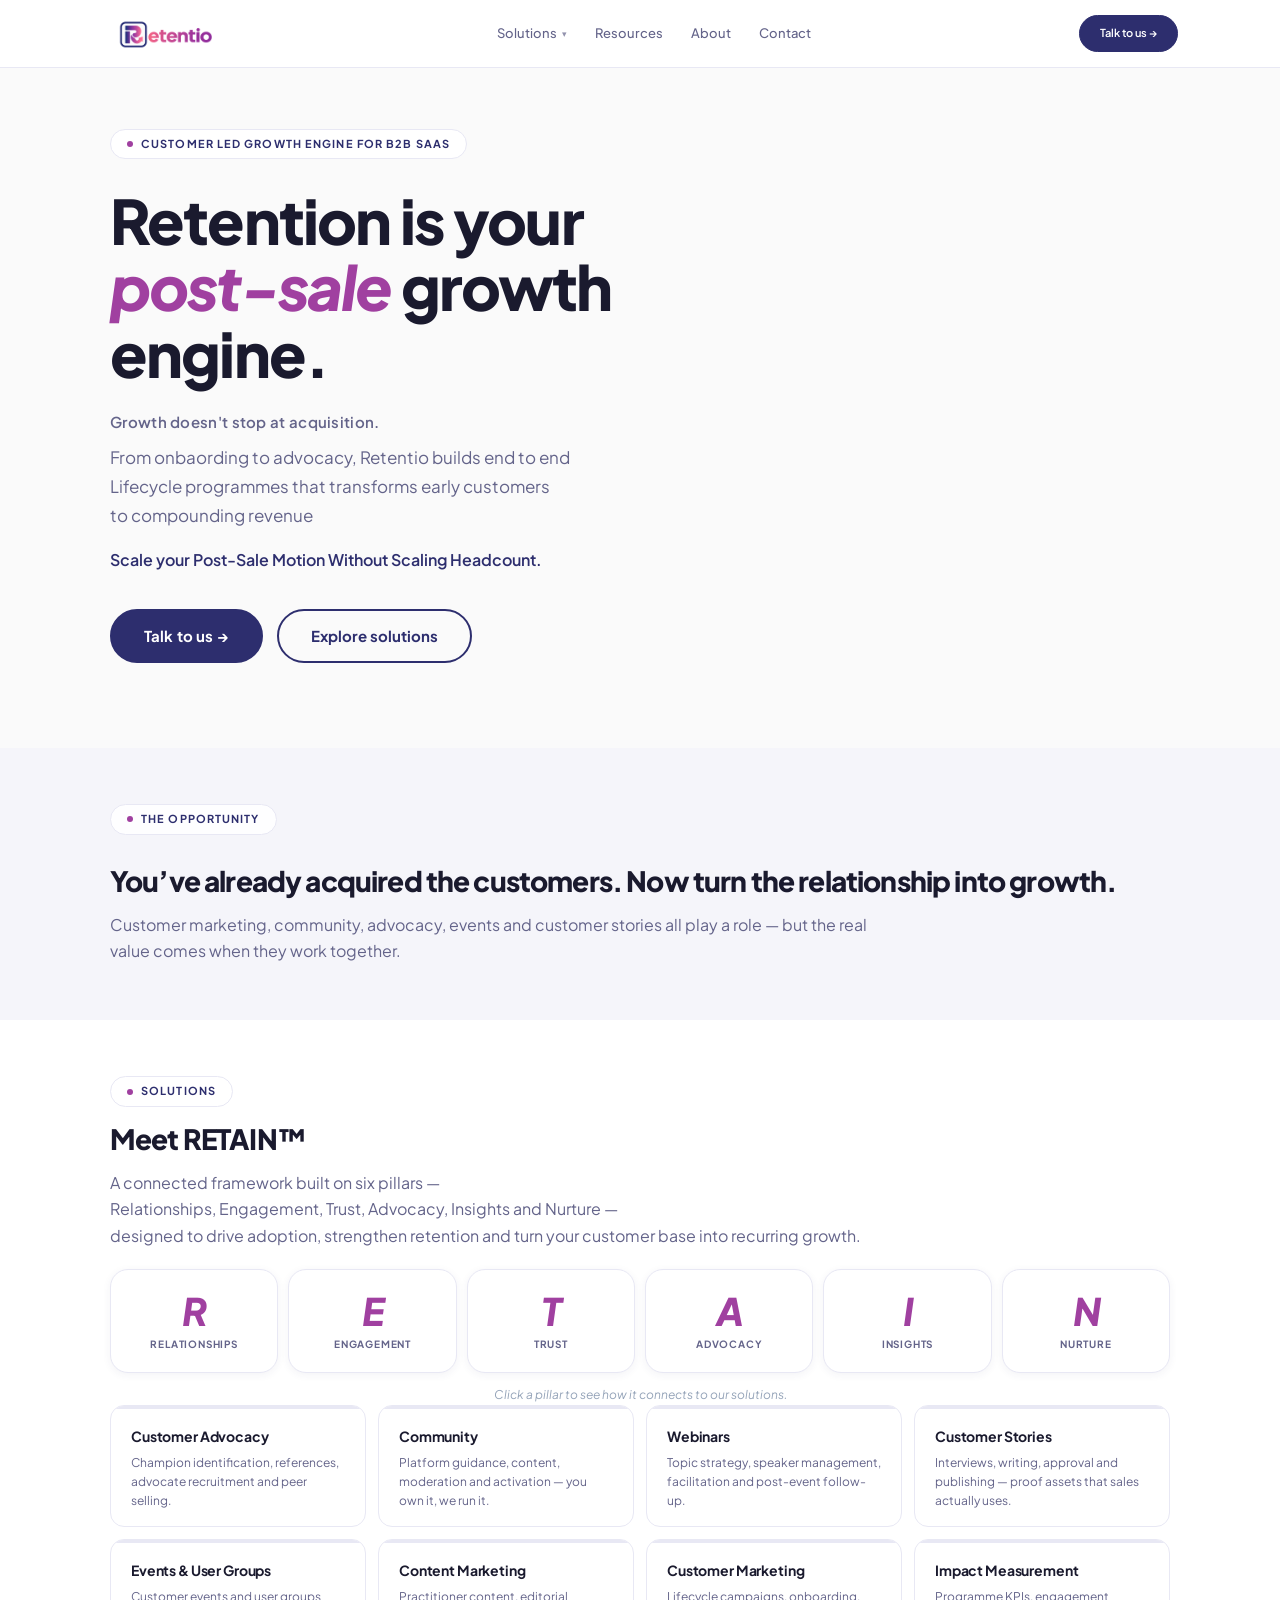
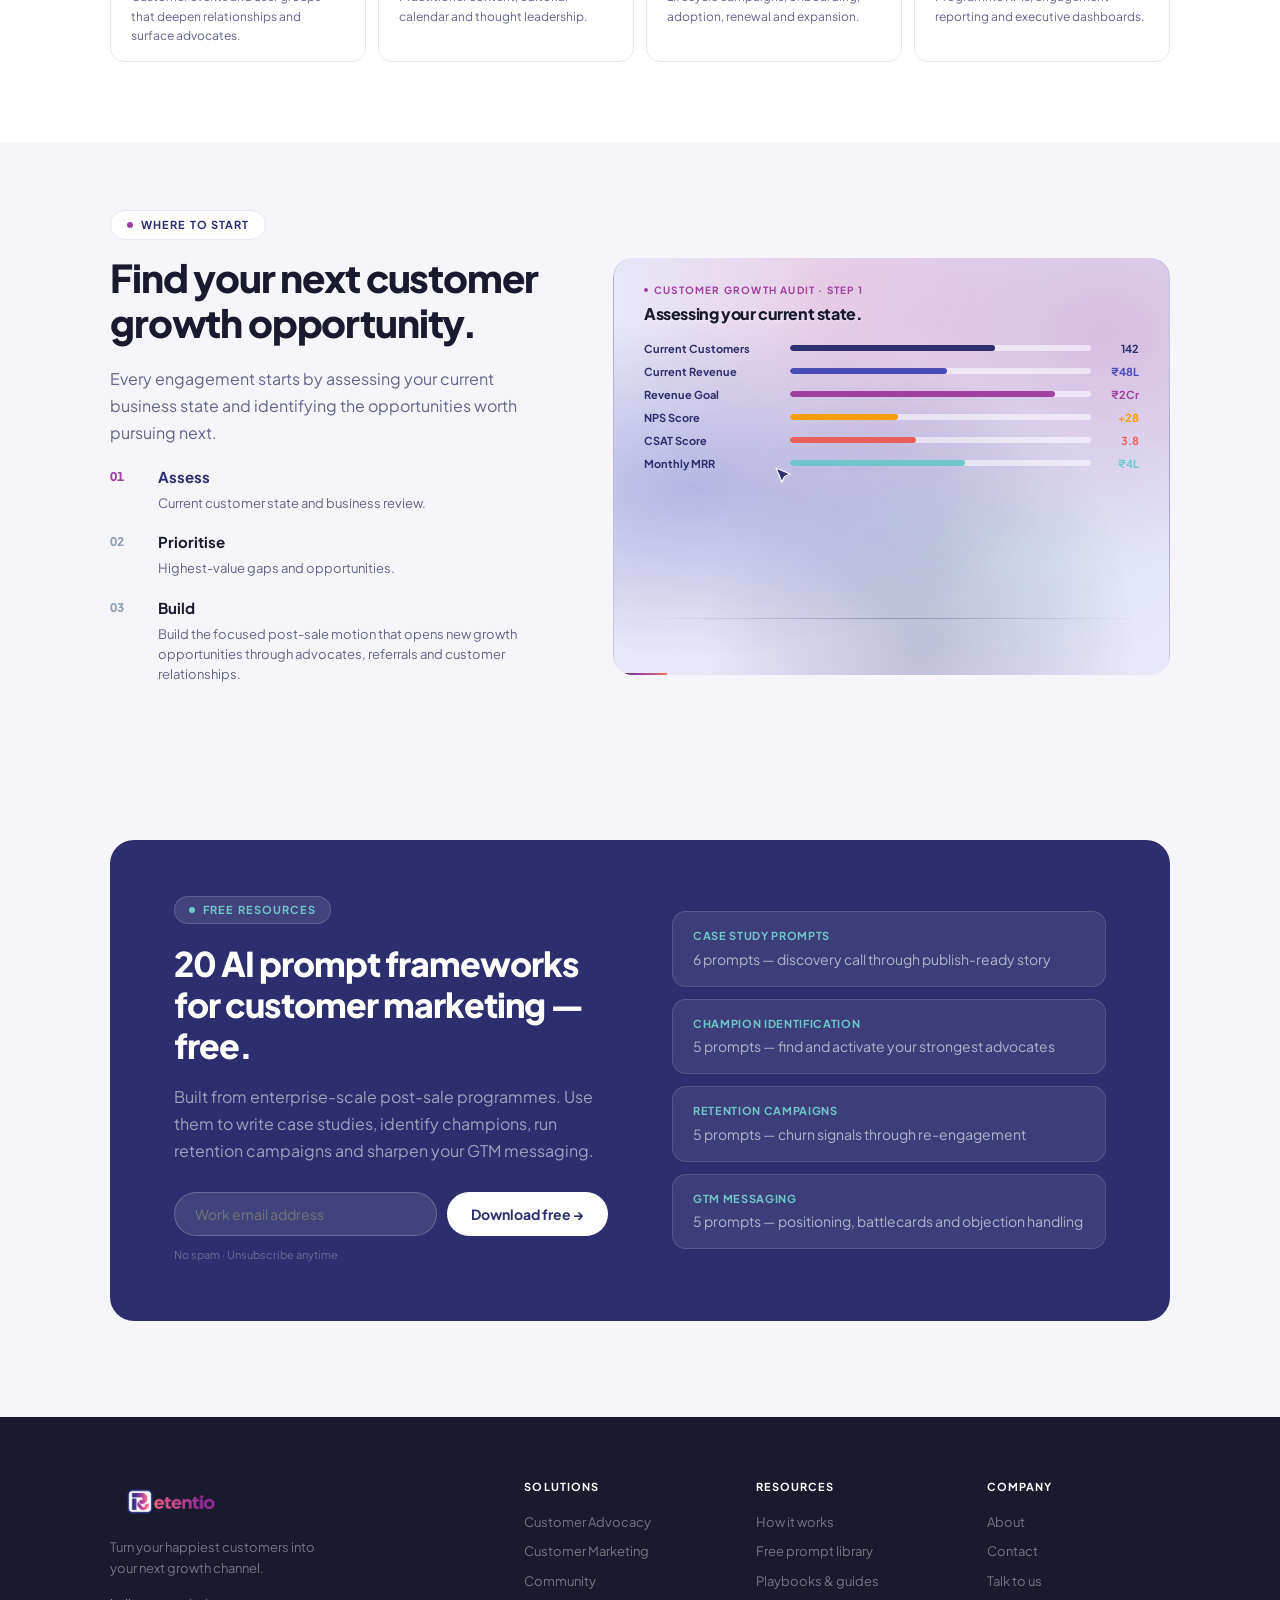
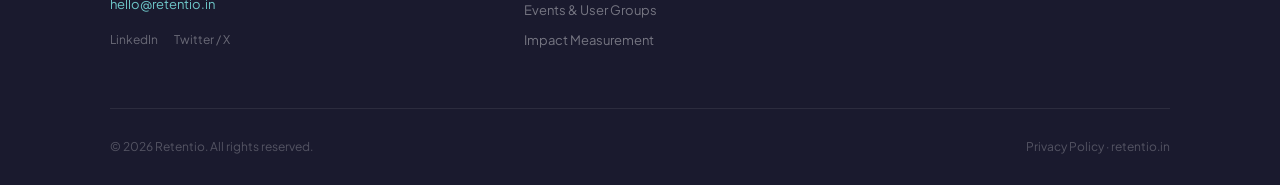
==== commit a41d74bc: "update" ====
--- a/index.html
+++ b/index.html
@@ -11,7 +11,7 @@
   <meta property="og:url" content="https://retentio.in">
   <meta property="og:type" content="website">
   <meta name="twitter:card" content="summary_large_image">
-  <link rel="icon" type="image/png" href="assets/retentio_logo_Square_400x400_transparent.png">
+  <link rel="icon" type="image/png" href="assets/brand/retentio_logo_Square_400x400_transparent.png">
   <link rel="preconnect" href="https://fonts.googleapis.com">
   <link rel="preconnect" href="https://fonts.gstatic.com" crossorigin>
   <link href="https://fonts.googleapis.com/css2?family=Plus+Jakarta+Sans:ital,wght@0,400;0,500;0,600;0,700;0,800;1,700;1,800&display=swap" rel="stylesheet">
@@ -26,7 +26,7 @@
 <nav class="nav">
   <div class="container">
     <a href="index.html" class="nav-logo">
-      <img src="assets/retentio_logo_horizontal_600x200_transparent.png" alt="Retentio" class="nav-logo-img">
+      <img src="assets/brand/retentio_logo_horizontal_600x200_transparent.png" alt="Retentio" class="nav-logo-img">
     </a>
     <div class="nav-links">
       <div class="nav-dropdown">
@@ -399,7 +399,7 @@
 
       <div>
         <div class="footer-logo">
-          <img src="assets/retentio_logo_horizontal_600x200_transparent.png" alt="Retentio" class="footer-logo-img">
+          <img src="assets/brand/retentio_logo_horizontal_600x200_transparent.png" alt="Retentio" class="footer-logo-img">
         </div>
         <p class="footer-tagline">Turn your happiest customers into your next growth channel.</p>
         <a href="mailto:hello@retentio.in" class="footer-email">hello@retentio.in</a>
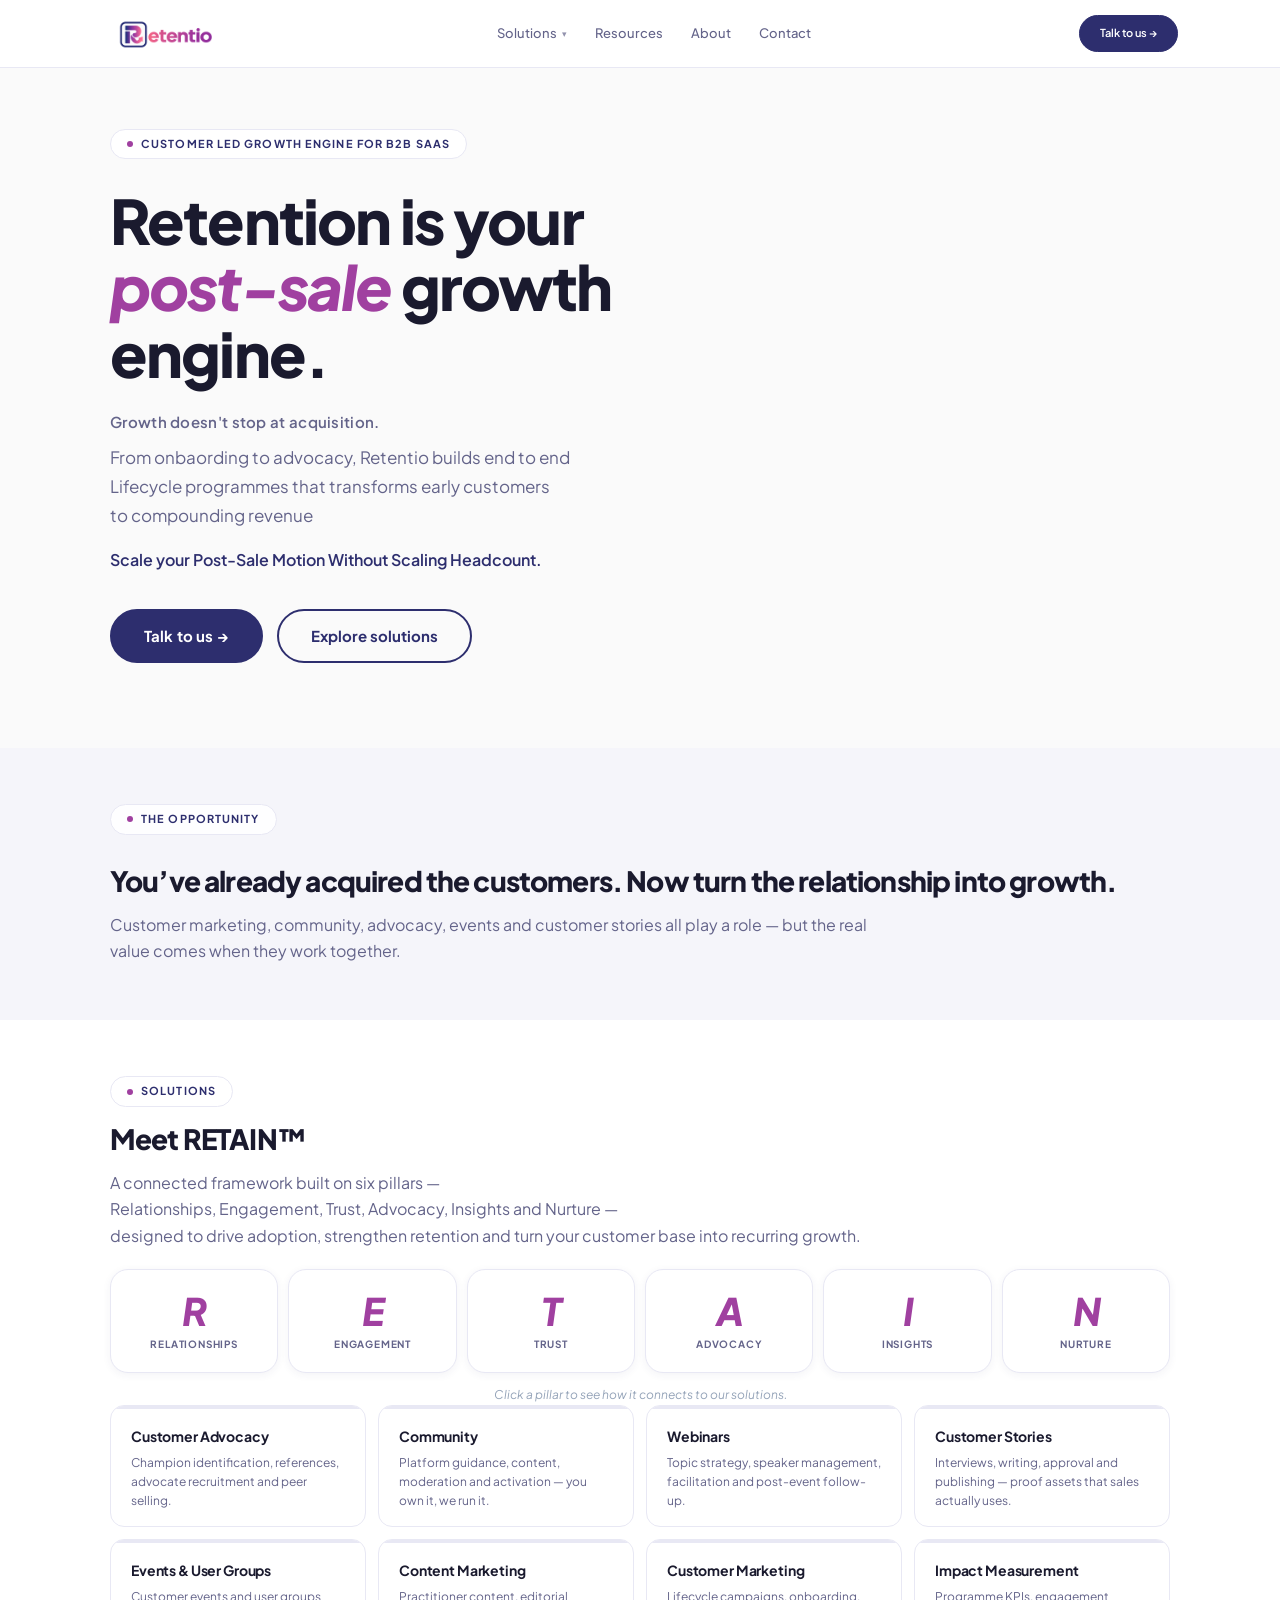
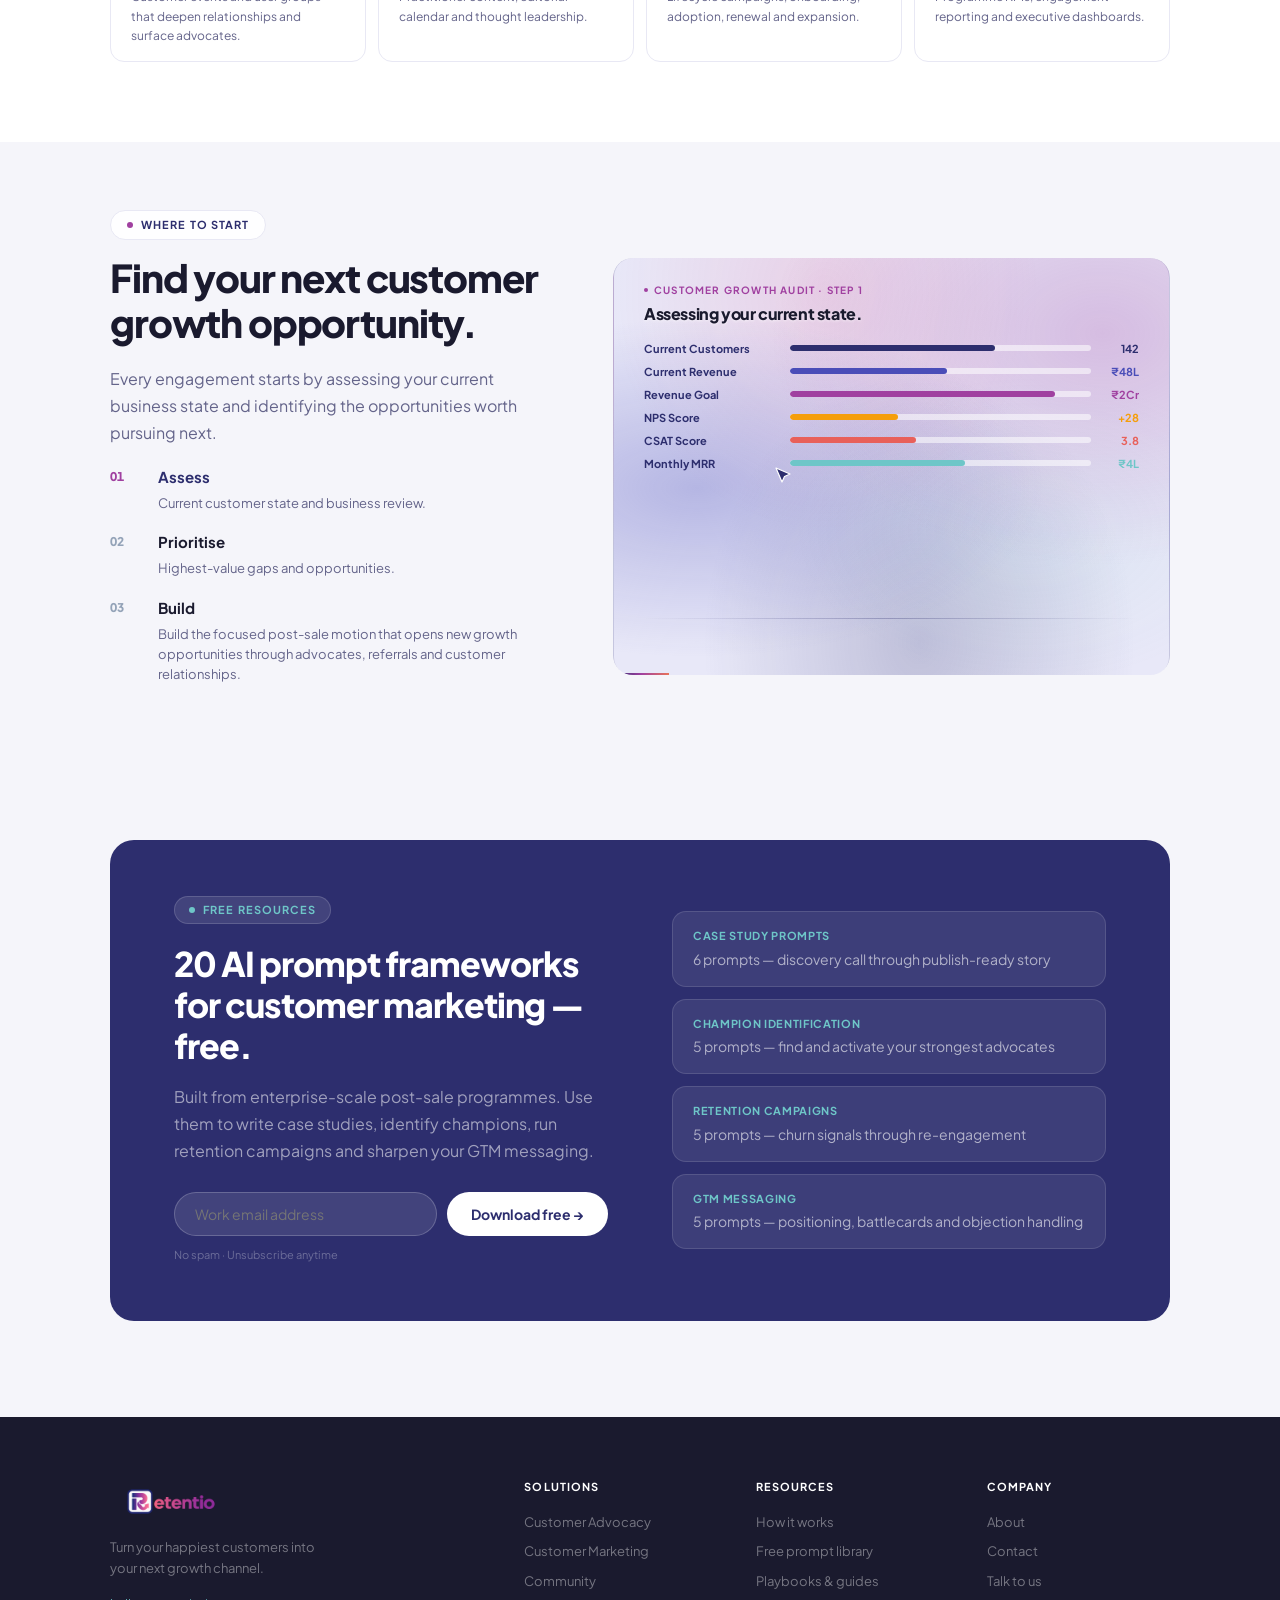
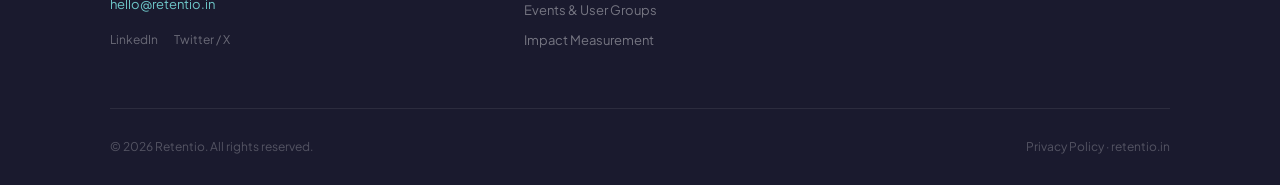
==== commit 82ebdb87: "Merge origin/main into main: integrate Phase 1+2 architecture with legitimate Solutions nav reorder," ====
--- a/index.html
+++ b/index.html
@@ -32,15 +32,16 @@
       <div class="nav-dropdown">
         <a href="solutions.html" class="nav-dropdown-toggle">Solutions <span class="nav-caret" aria-hidden="true">▾</span></a>
         <div class="nav-dropdown-menu">
+
           <a href="solutions.html#community">Community</a>
           <a href="solutions.html#champion-programmes">Champion Programmes</a>
+          <a href="solutions.html#customer-led-content">Customer-led Content</a>
           <a href="solutions.html#customer-education">Customer Education & Webinars</a>
           <a href="solutions.html#user-groups-events">User Groups & Events</a>
           <a href="solutions.html#customer-stories">Customer Stories & Case Studies</a>
           <a href="solutions.html#lifecycle-email">Lifecycle Email Nurture Programmes</a>
           <a href="solutions.html#win-back">Win-back & Re-engagement</a>
           <a href="solutions.html#in-product-guides">In-Product Guides</a>
-          <a href="solutions.html#customer-led-content">Customer-led Content</a>
         </div>
       </div>
       <a href="resources.html">Resources</a>
@@ -63,13 +64,13 @@
     <div class="nav-mobile-sub">
       <a href="solutions.html#community">Community</a>
       <a href="solutions.html#champion-programmes">Champion Programmes</a>
+      <a href="solutions.html#customer-led-content">Customer-led Content</a>
       <a href="solutions.html#customer-education">Customer Education & Webinars</a>
       <a href="solutions.html#user-groups-events">User Groups & Events</a>
       <a href="solutions.html#customer-stories">Customer Stories & Case Studies</a>
       <a href="solutions.html#lifecycle-email">Lifecycle Email Nurture Programmes</a>
       <a href="solutions.html#win-back">Win-back & Re-engagement</a>
       <a href="solutions.html#in-product-guides">In-Product Guides</a>
-      <a href="solutions.html#customer-led-content">Customer-led Content</a>
     </div>
   </div>
   <a href="resources.html">Resources</a>
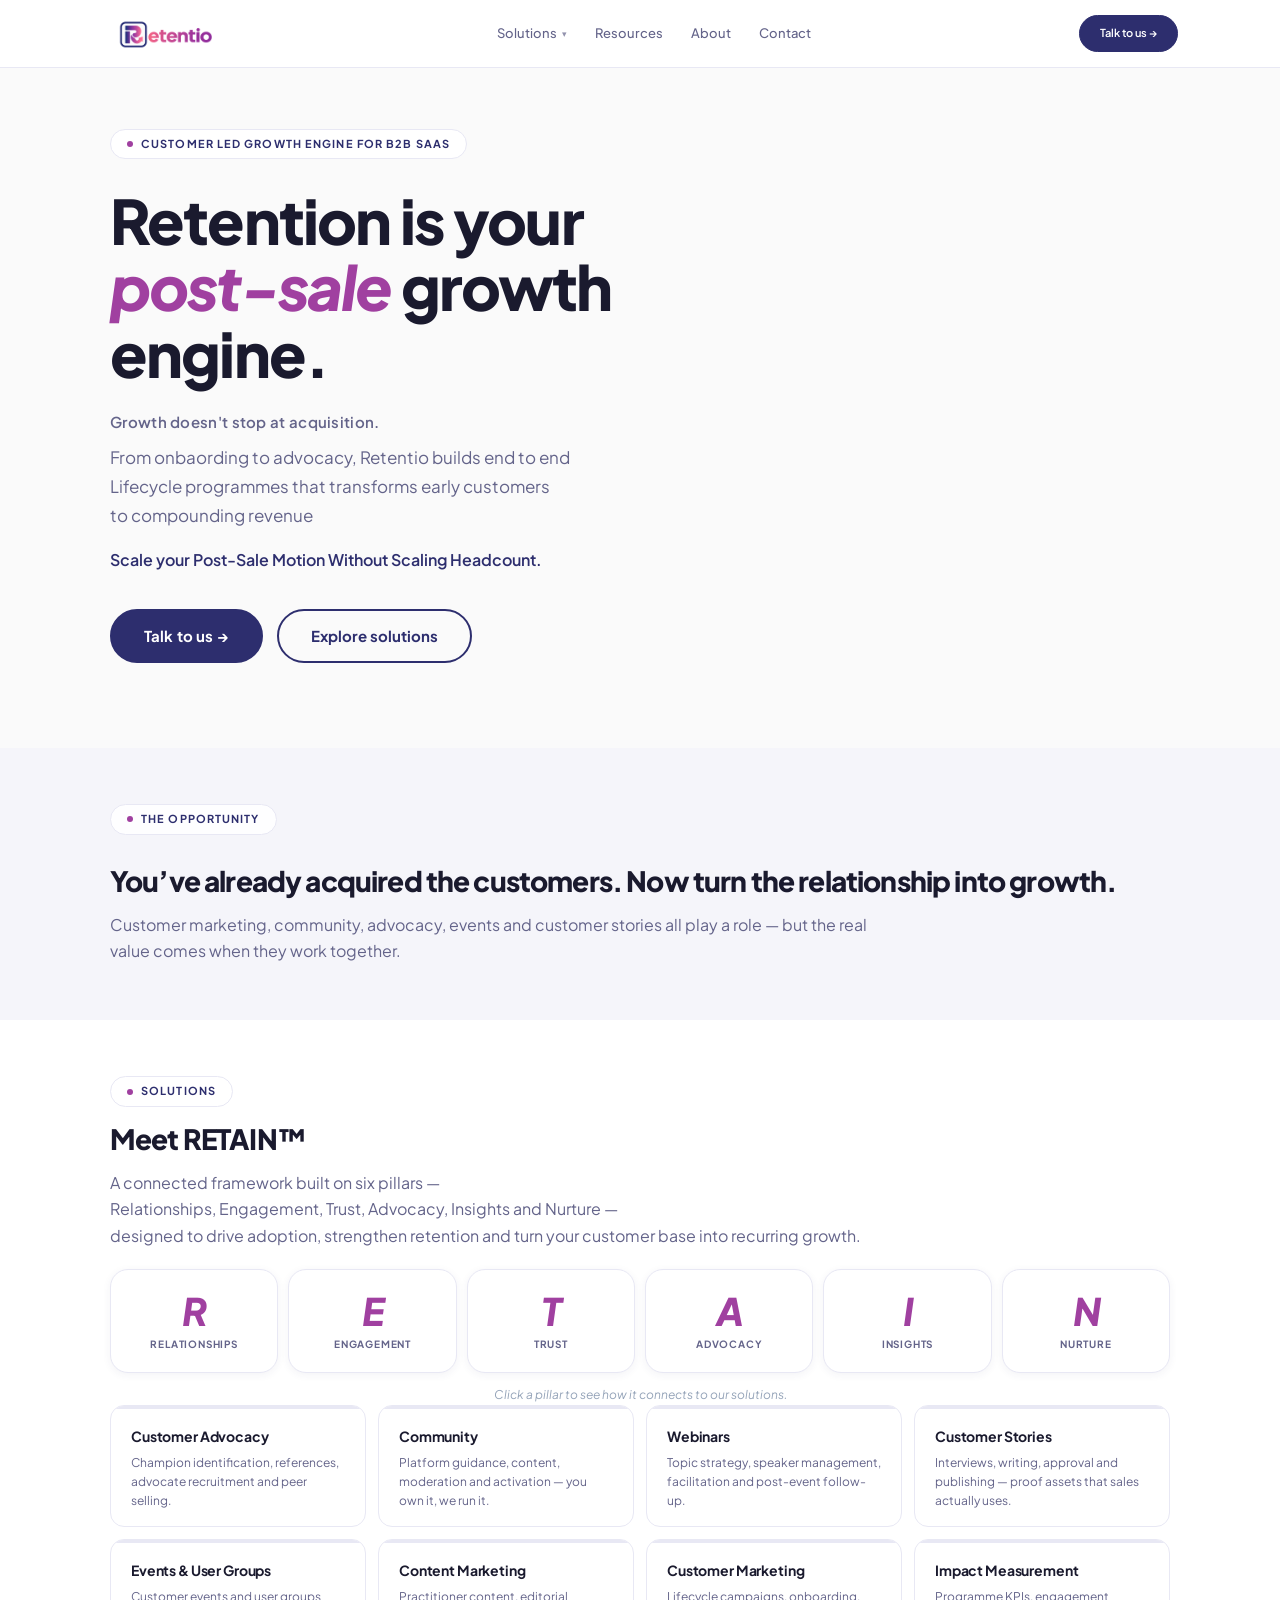
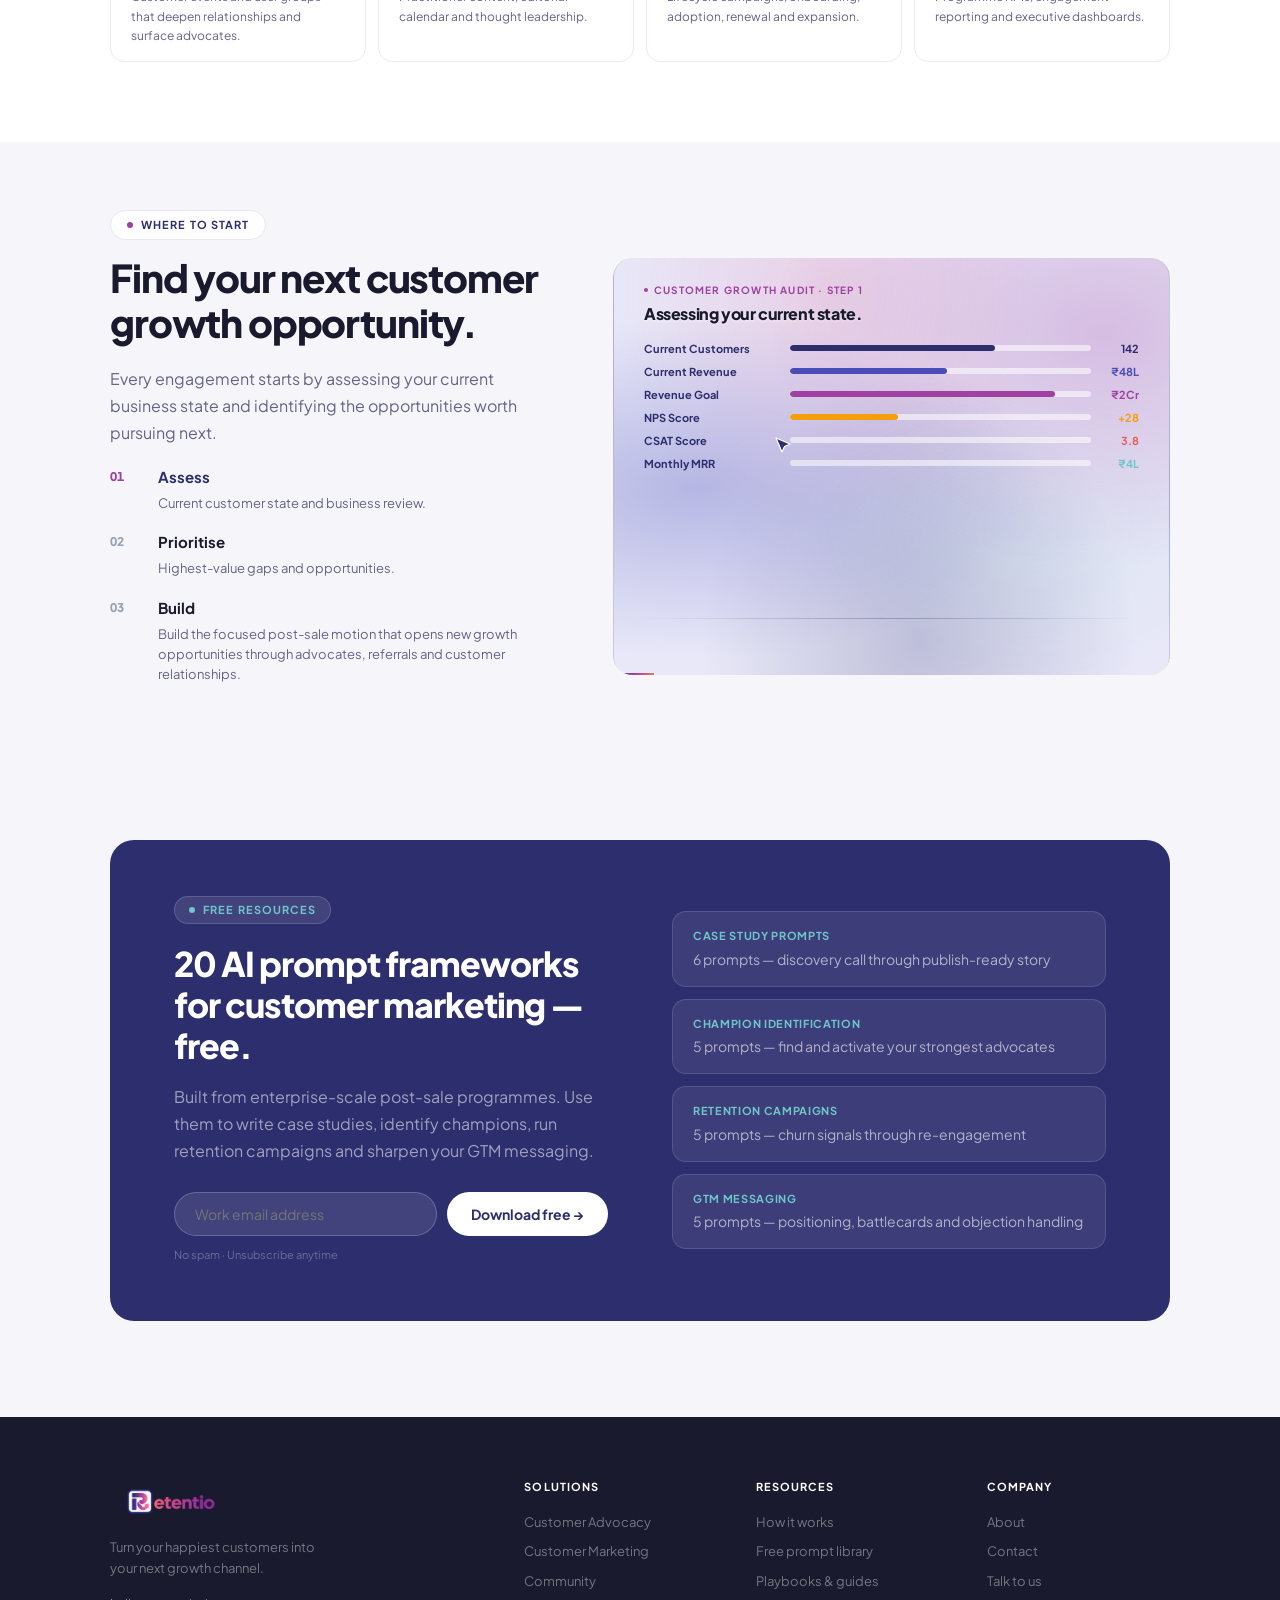
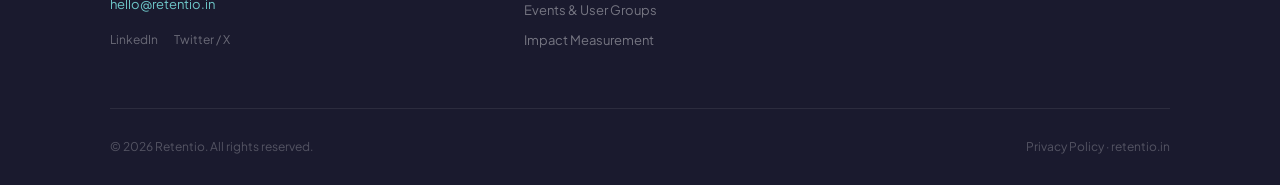
==== commit 0258ad43: "Fix homepage audit animation iframe path after assets move Co-authored-by: Cursor <cursoragent@curso" ====
--- a/index.html
+++ b/index.html
@@ -296,7 +296,7 @@
 
       <div class="audit-anim-wrap">
         <iframe
-          src="assets/retentio-audit-animation-v4.html"
+          src="assets/animations/retentio-audit-animation-v4.html"
           title="Customer Growth Audit"
           loading="lazy"
         ></iframe>
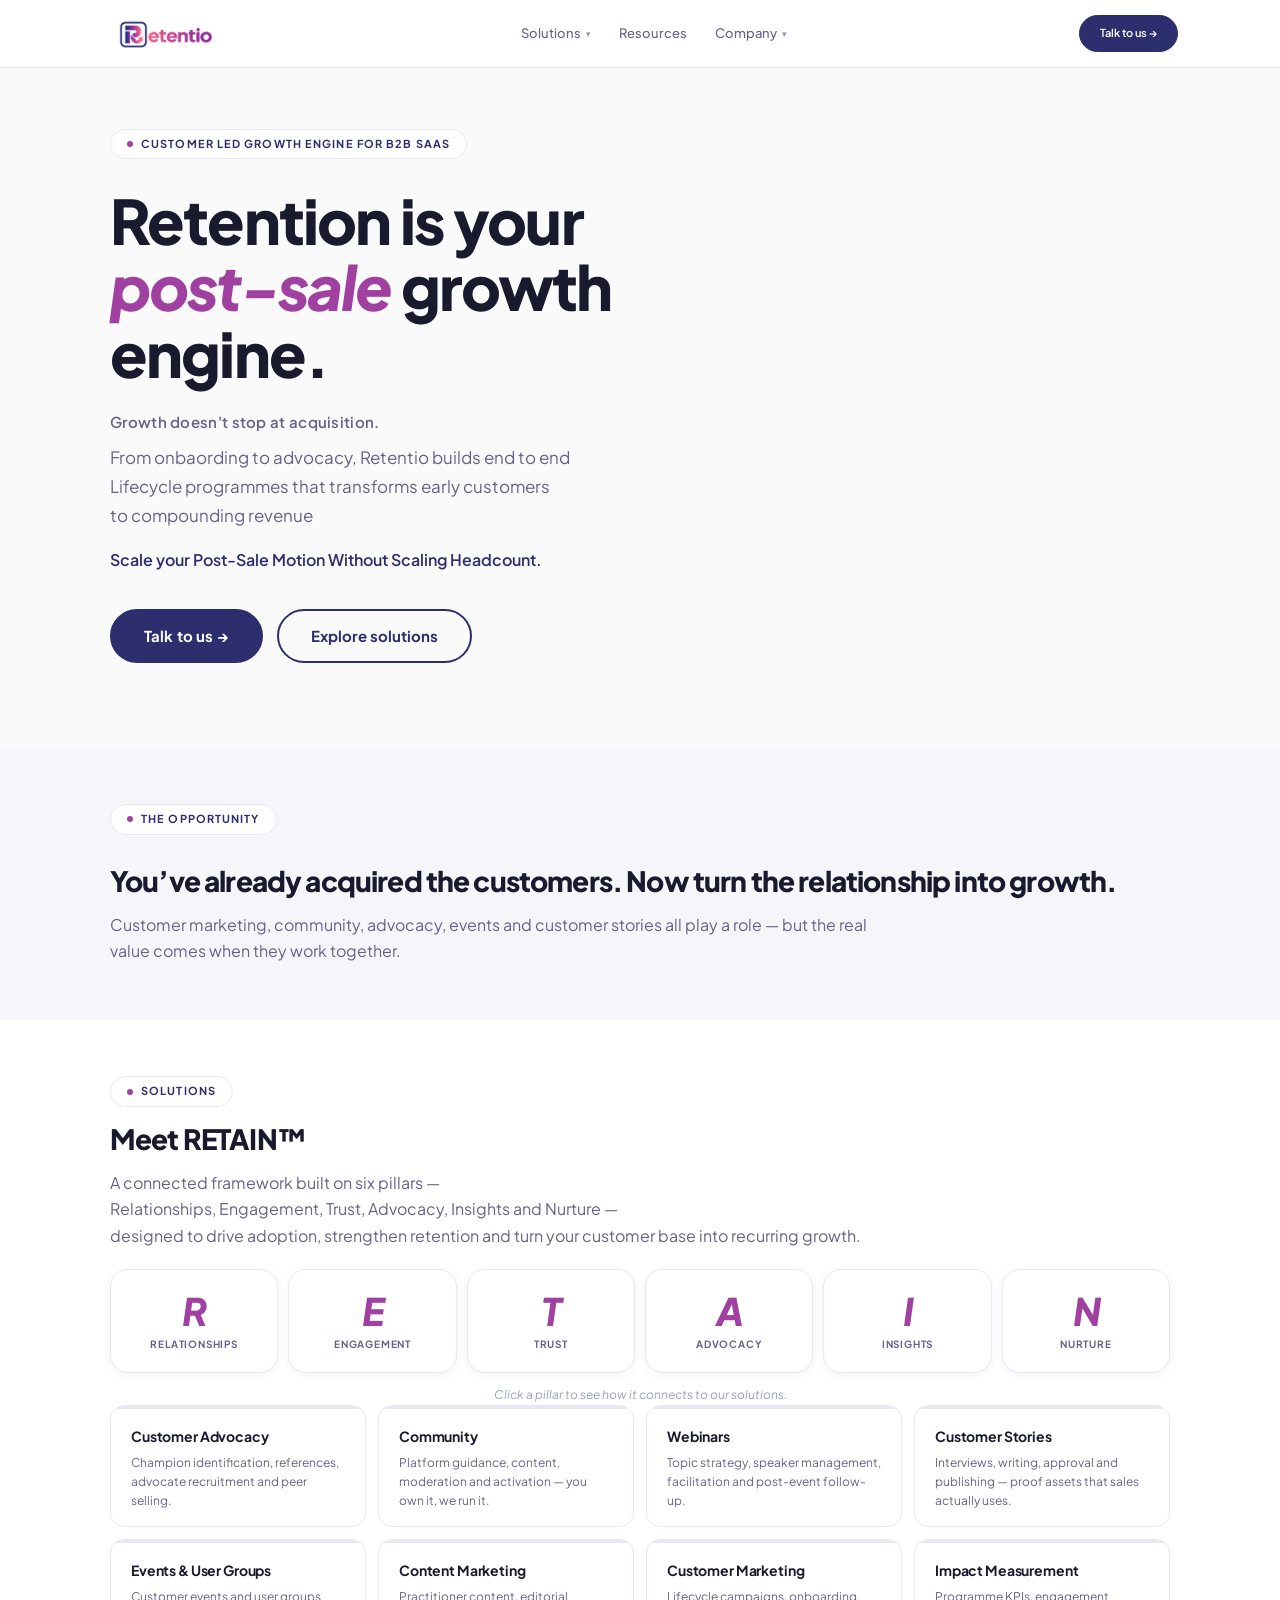
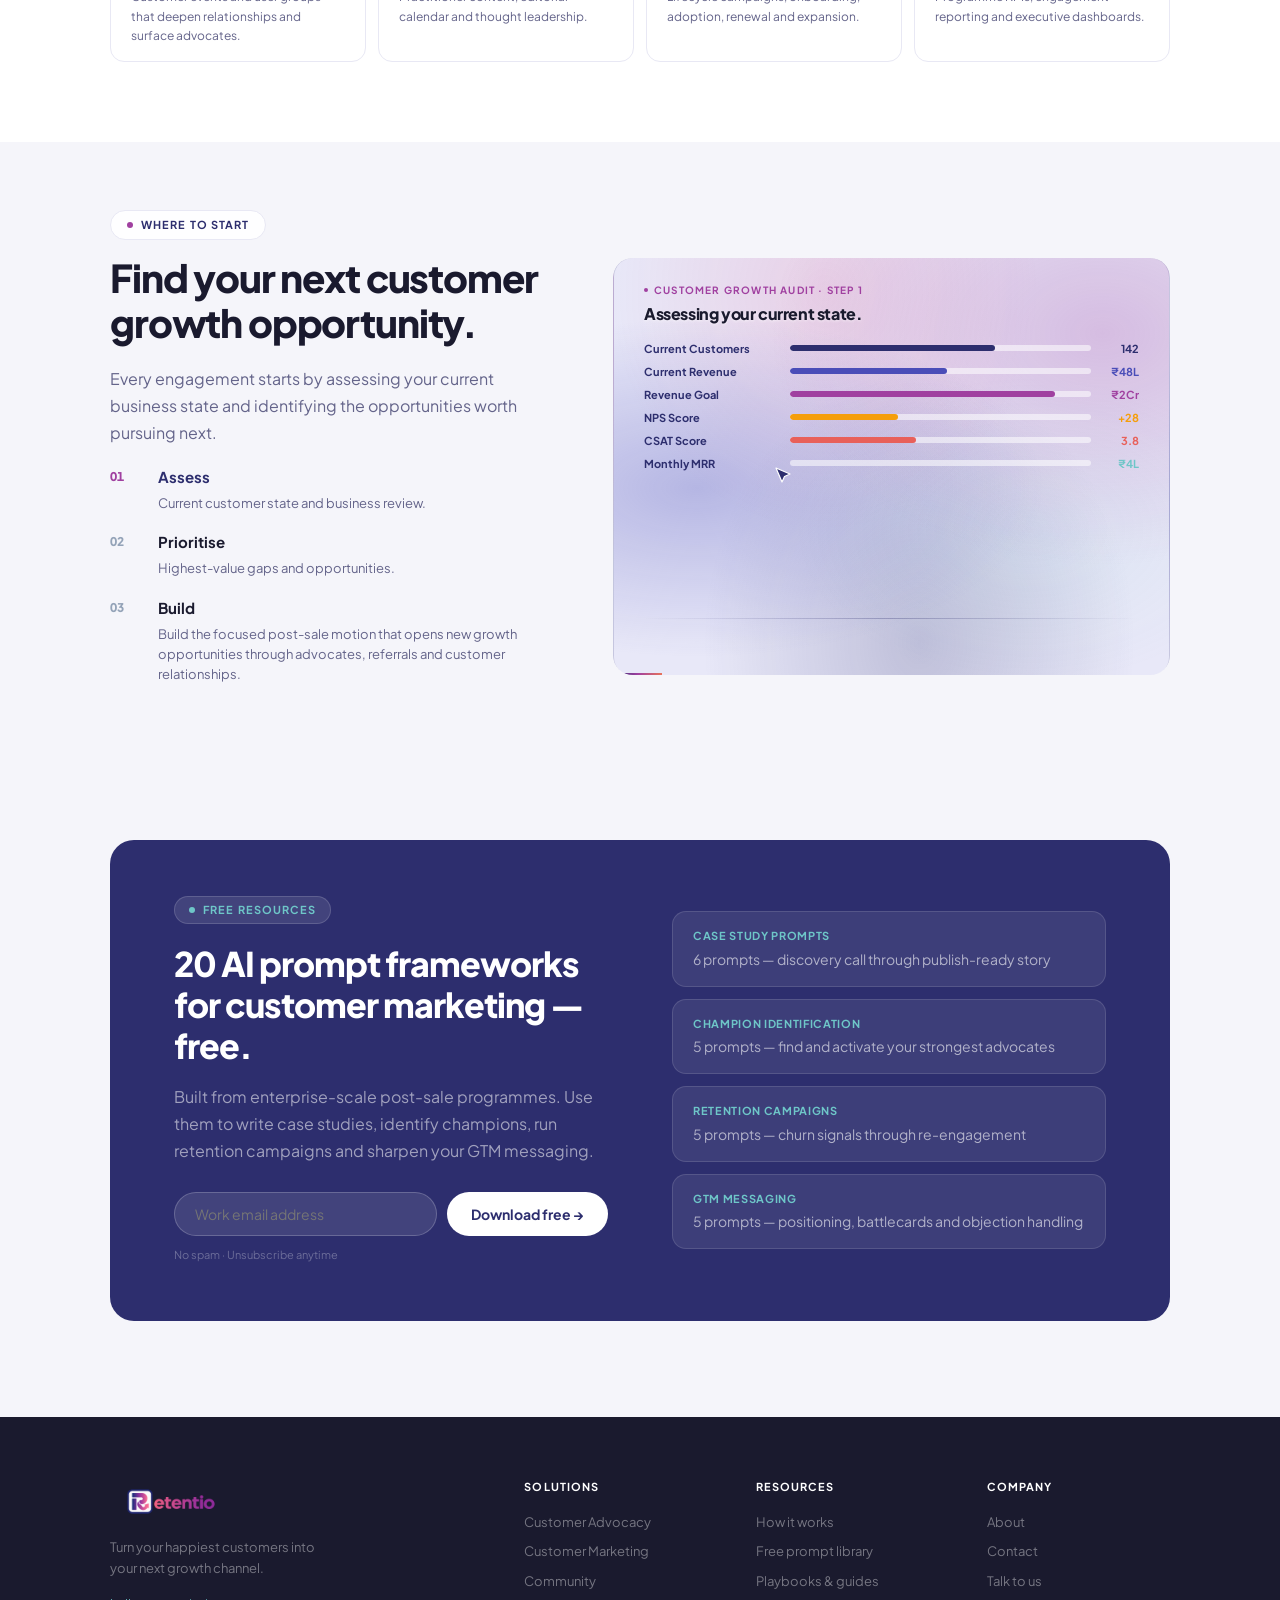
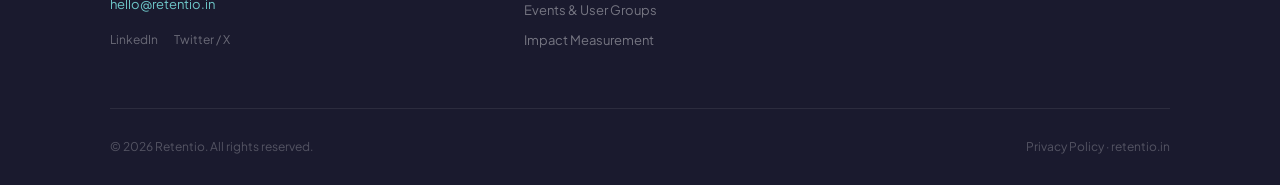
==== commit 4c584743: "navigation updates" ====
--- a/index.html
+++ b/index.html
@@ -45,8 +45,13 @@
         </div>
       </div>
       <a href="resources.html">Resources</a>
-      <a href="about.html">About</a>
-      <a href="contact.html">Contact</a>
+      <div class="nav-dropdown">
+        <a href="about.html" class="nav-dropdown-toggle">Company <span class="nav-caret" aria-hidden="true">▾</span></a>
+        <div class="nav-dropdown-menu nav-dropdown-menu-compact">
+          <a href="about.html">About Us</a>
+          <a href="contact.html">Contact Us</a>
+        </div>
+      </div>
     </div>
     <div style="display:flex;align-items:center;gap:12px">
       <a href="contact.html" class="btn-nav">Talk to us →</a>
@@ -74,8 +79,13 @@
     </div>
   </div>
   <a href="resources.html">Resources</a>
-  <a href="about.html">About</a>
-  <a href="contact.html">Contact</a>
+  <div class="nav-mobile-item">
+    <button type="button" class="nav-mobile-sub-toggle" aria-expanded="false">Company <span class="nav-caret" aria-hidden="true">▾</span></button>
+    <div class="nav-mobile-sub">
+      <a href="about.html">About Us</a>
+      <a href="contact.html">Contact Us</a>
+    </div>
+  </div>
   <a href="contact.html" class="btn-nav" style="margin-top:8px;text-align:center">Talk to us →</a>
 </div>
 
--- a/css/global.css
+++ b/css/global.css
@@ -45,6 +45,9 @@
   font-size:13px;font-weight:600;color:#54556e;white-space:nowrap
 }
 .nav-links .nav-dropdown-menu a:hover{background:#f5f5fa;color:var(--navy)}
+.nav-dropdown-menu-compact{min-width:180px}
+.nav-links .is-current{color:var(--navy)}
+.nav-links .nav-dropdown-menu a.is-current{color:var(--navy);background:#f5f5fa}
 .nav-end{display:flex;align-items:center;gap:12px}
 .nav-mobile-toggle{
   display:none;flex-direction:column;gap:5px;cursor:pointer;
